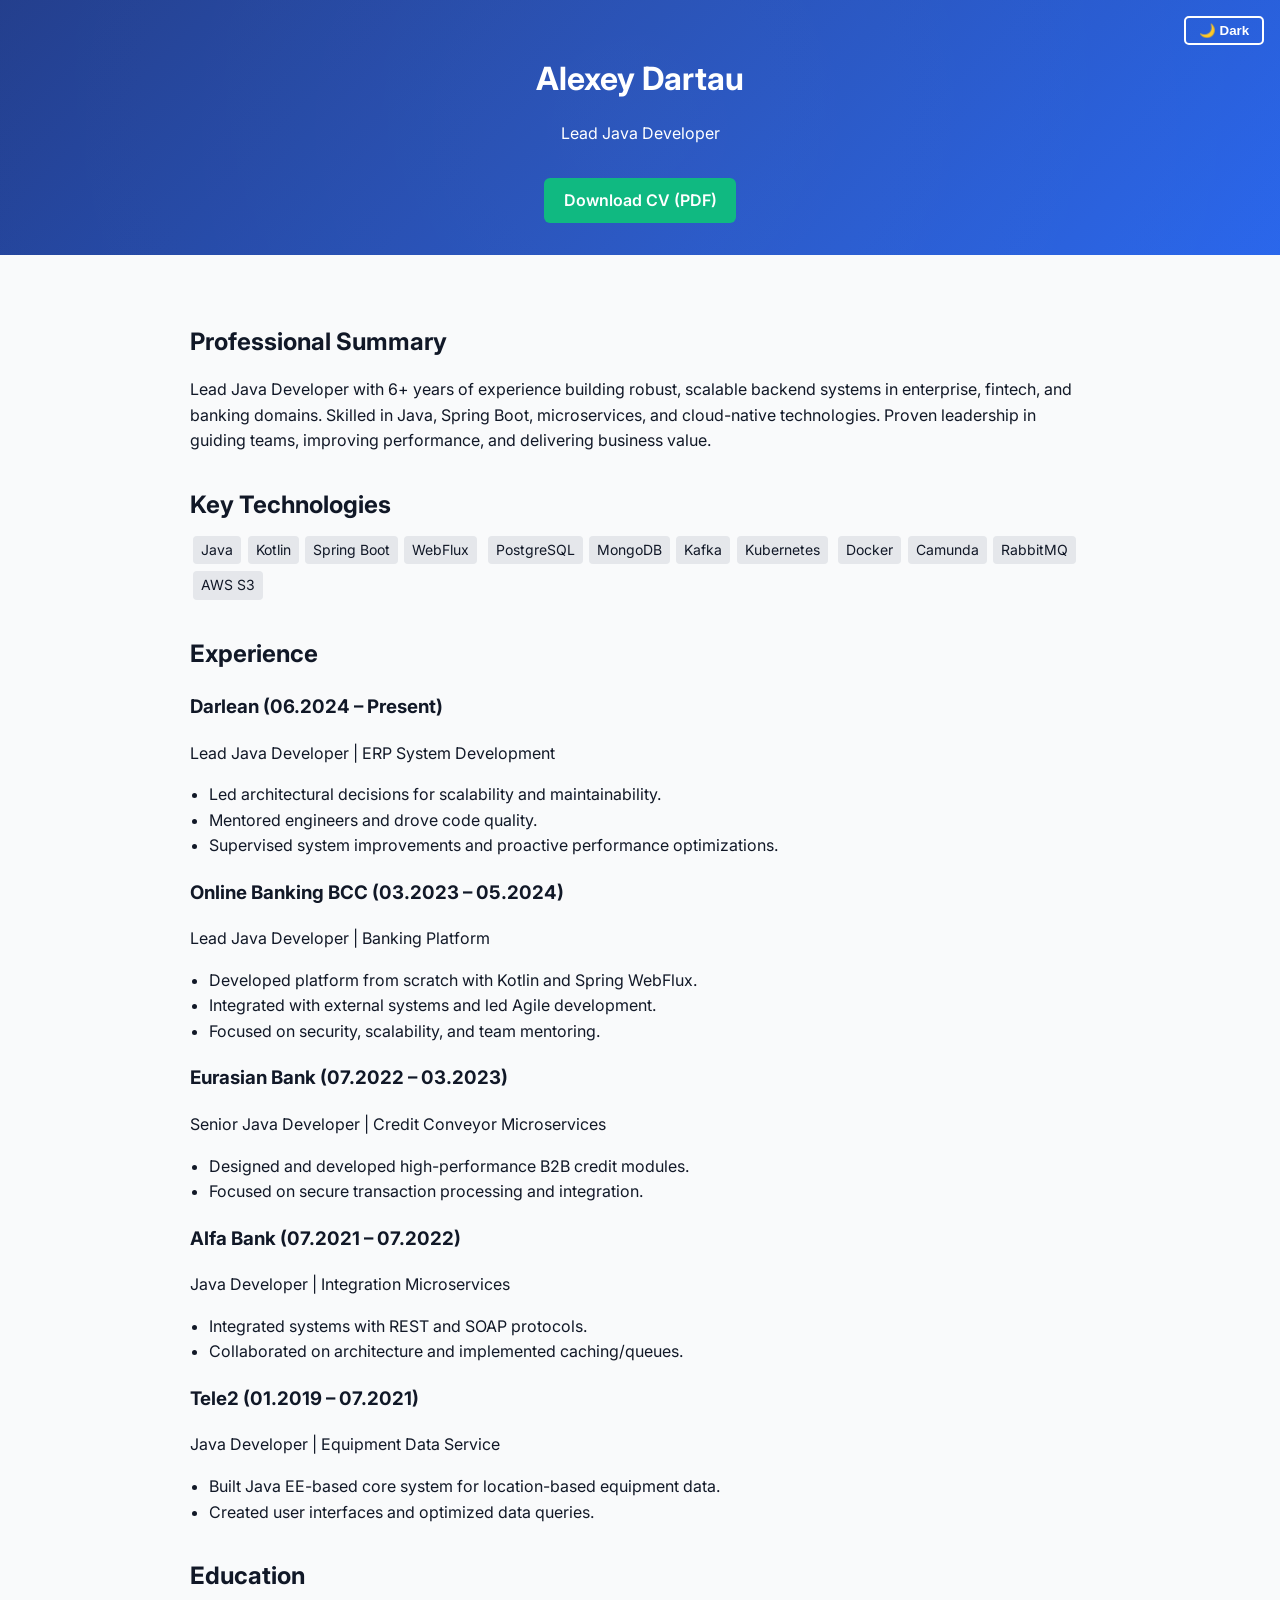
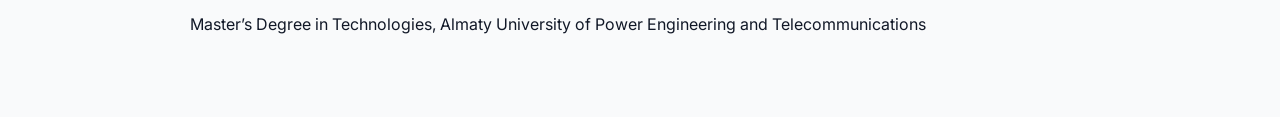
==== index.html @ f1d4a723 "update with dark/light theme" ====
<!DOCTYPE html>
<html lang="en">
<head>
    <meta charset="UTF-8" />
    <meta name="viewport" content="width=device-width, initial-scale=1.0" />
    <title>Alexey Dartau - Lead Java Developer</title>
    <link href="https://fonts.googleapis.com/css2?family=Inter:wght@400;600&display=swap" rel="stylesheet">
    <style>
    :root {
      --bg: #f9fafb;
      --text: #111827;
      --tag-bg: #e5e7eb;
      --tag-hover: #d1d5db;
      --btn-bg: #10b981;
      --btn-hover: #059669;
    }
    body.dark {
      --bg: #111827;
      --text: #f9fafb;
      --tag-bg: #1f2937;
      --tag-hover: #374151;
      --btn-bg: #3b82f6;
      --btn-hover: #2563eb;
    }
    body {
      margin: 0;
      font-family: 'Inter', sans-serif;
      background-color: var(--bg);
      color: var(--text);
      line-height: 1.6;
      scroll-behavior: smooth;
      transition: background-color 0.3s, color 0.3s;
    }
    header {
      background: linear-gradient(135deg, #1e3a8a, #2563eb);
      color: #fff;
      padding: 2rem;
      text-align: center;
      position: relative;
      overflow: hidden;
    }
    header::after {
      content: "";
      position: absolute;
      top: 0;
      left: -50%;
      width: 200%;
      height: 100%;
      background: radial-gradient(circle at center, rgba(255,255,255,0.05), transparent);
      animation: shimmer 8s linear infinite;
      z-index: 0;
    }
    @keyframes shimmer {
      0% { transform: translateX(0); }
      100% { transform: translateX(50%); }
    }
    header h1, header p, header a, .toggle-theme {
      position: relative;
      z-index: 1;
    }
    .btn {
      display: inline-block;
      margin-top: 1rem;
      padding: 0.6rem 1.2rem;
      background-color: var(--btn-bg);
      color: #fff;
      text-decoration: none;
      border-radius: 0.375rem;
      font-weight: 600;
      transition: background-color 0.3s ease, transform 0.2s ease;
    }
    .btn:hover {
      background-color: var(--btn-hover);
      transform: scale(1.05);
    }
    .toggle-theme {
      position: absolute;
      top: 1rem;
      right: 1rem;
      background: transparent;
      border: 2px solid #fff;
      color: #fff;
      padding: 0.3rem 0.8rem;
      border-radius: 5px;
      cursor: pointer;
      font-weight: 600;
    }
    main {
      max-width: 900px;
      margin: 2rem auto;
      padding: 1rem;
      animation: fadeIn 0.8s ease;
    }
    @keyframes fadeIn {
      from { opacity: 0; transform: translateY(20px); }
      to { opacity: 1; transform: translateY(0); }
    }
    h1, h2 {
      margin-bottom: 0.5rem;
    }
    section {
      margin-bottom: 2rem;
    }
    .tag {
      display: inline-block;
      background-color: var(--tag-bg);
      color: var(--text);
      border-radius: 0.25rem;
      padding: 0.2rem 0.5rem;
      margin: 0.2rem;
      font-size: 0.875rem;
      transition: background-color 0.3s;
    }
    .tag:hover {
      background-color: var(--tag-hover);
    }
    ul {
      padding-left: 1.2rem;
    }
  </style>
</head>
<body>
<header>
    <button class="toggle-theme" onclick="toggleTheme()">🌙 Dark</button>
    <h1>Alexey Dartau</h1>
    <p>Lead Java Developer</p>
    <a href="files/Alexey D. LeadJavaDeveloper.pdf" class="btn" download>Download CV (PDF)</a>
</header>
<main>
    <section>
        <h2>Professional Summary</h2>
        <p>Lead Java Developer with 6+ years of experience building robust, scalable backend systems in enterprise, fintech, and banking domains. Skilled in Java, Spring Boot, microservices, and cloud-native technologies. Proven leadership in guiding teams, improving performance, and delivering business value.</p>
    </section>

    <section>
        <h2>Key Technologies</h2>
        <div>
            <span class="tag">Java</span><span class="tag">Kotlin</span><span class="tag">Spring Boot</span><span class="tag">WebFlux</span>
            <span class="tag">PostgreSQL</span><span class="tag">MongoDB</span><span class="tag">Kafka</span><span class="tag">Kubernetes</span>
            <span class="tag">Docker</span><span class="tag">Camunda</span><span class="tag">RabbitMQ</span><span class="tag">AWS S3</span>
        </div>
    </section>

    <section>
        <h2>Experience</h2>
        <h3>Darlean (06.2024 – Present)</h3>
        <p>Lead Java Developer | ERP System Development</p>
        <ul>
            <li>Led architectural decisions for scalability and maintainability.</li>
            <li>Mentored engineers and drove code quality.</li>
            <li>Supervised system improvements and proactive performance optimizations.</li>
        </ul>

        <h3>Online Banking BCC (03.2023 – 05.2024)</h3>
        <p>Lead Java Developer | Banking Platform</p>
        <ul>
            <li>Developed platform from scratch with Kotlin and Spring WebFlux.</li>
            <li>Integrated with external systems and led Agile development.</li>
            <li>Focused on security, scalability, and team mentoring.</li>
        </ul>

        <h3>Eurasian Bank (07.2022 – 03.2023)</h3>
        <p>Senior Java Developer | Credit Conveyor Microservices</p>
        <ul>
            <li>Designed and developed high-performance B2B credit modules.</li>
            <li>Focused on secure transaction processing and integration.</li>
        </ul>

        <h3>Alfa Bank (07.2021 – 07.2022)</h3>
        <p>Java Developer | Integration Microservices</p>
        <ul>
            <li>Integrated systems with REST and SOAP protocols.</li>
            <li>Collaborated on architecture and implemented caching/queues.</li>
        </ul>

        <h3>Tele2 (01.2019 – 07.2021)</h3>
        <p>Java Developer | Equipment Data Service</p>
        <ul>
            <li>Built Java EE-based core system for location-based equipment data.</li>
            <li>Created user interfaces and optimized data queries.</li>
        </ul>
    </section>

    <section>
        <h2>Education</h2>
        <p>Master’s Degree in Technologies, Almaty University of Power Engineering and Telecommunications</p>
    </section>
</main>
<script>
    function toggleTheme() {
      document.body.classList.toggle('dark');
      const button = document.querySelector('.toggle-theme');
      button.textContent = document.body.classList.contains('dark') ? '☀️ Light' : '🌙 Dark';
    }
  </script>
</body>
</html>
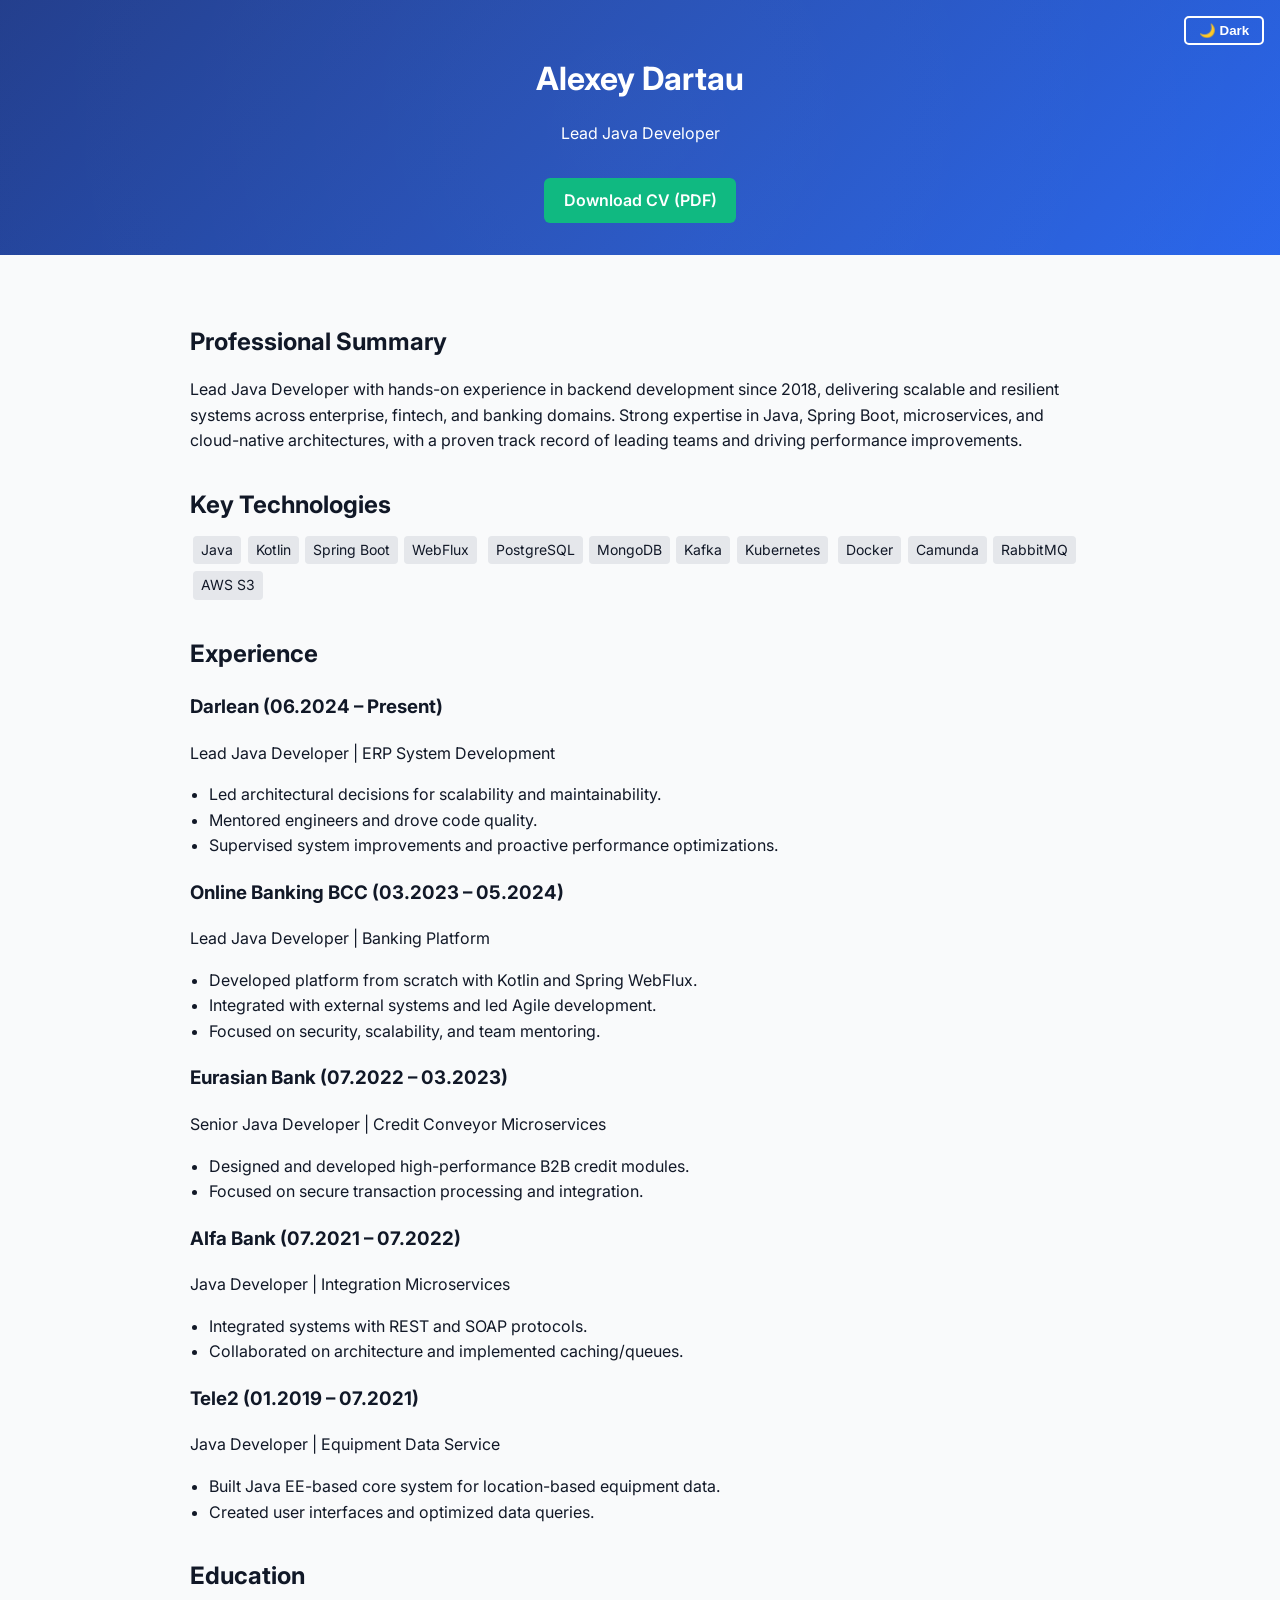
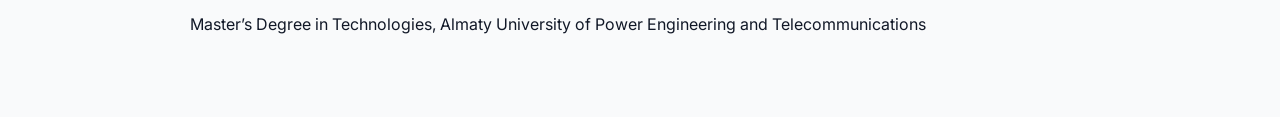
==== commit 6b9829f0: "Update index.html" ====
--- a/index.html
+++ b/index.html
@@ -129,7 +129,7 @@
 <main>
     <section>
         <h2>Professional Summary</h2>
-        <p>Lead Java Developer with 6+ years of experience building robust, scalable backend systems in enterprise, fintech, and banking domains. Skilled in Java, Spring Boot, microservices, and cloud-native technologies. Proven leadership in guiding teams, improving performance, and delivering business value.</p>
+        <p>Lead Java Developer with hands-on experience in backend development since 2018, delivering scalable and resilient systems across enterprise, fintech, and banking domains. Strong expertise in Java, Spring Boot, microservices, and cloud-native architectures, with a proven track record of leading teams and driving performance improvements.</p>
     </section>
 
     <section>
@@ -194,4 +194,4 @@
     }
   </script>
 </body>
-</html>+</html>
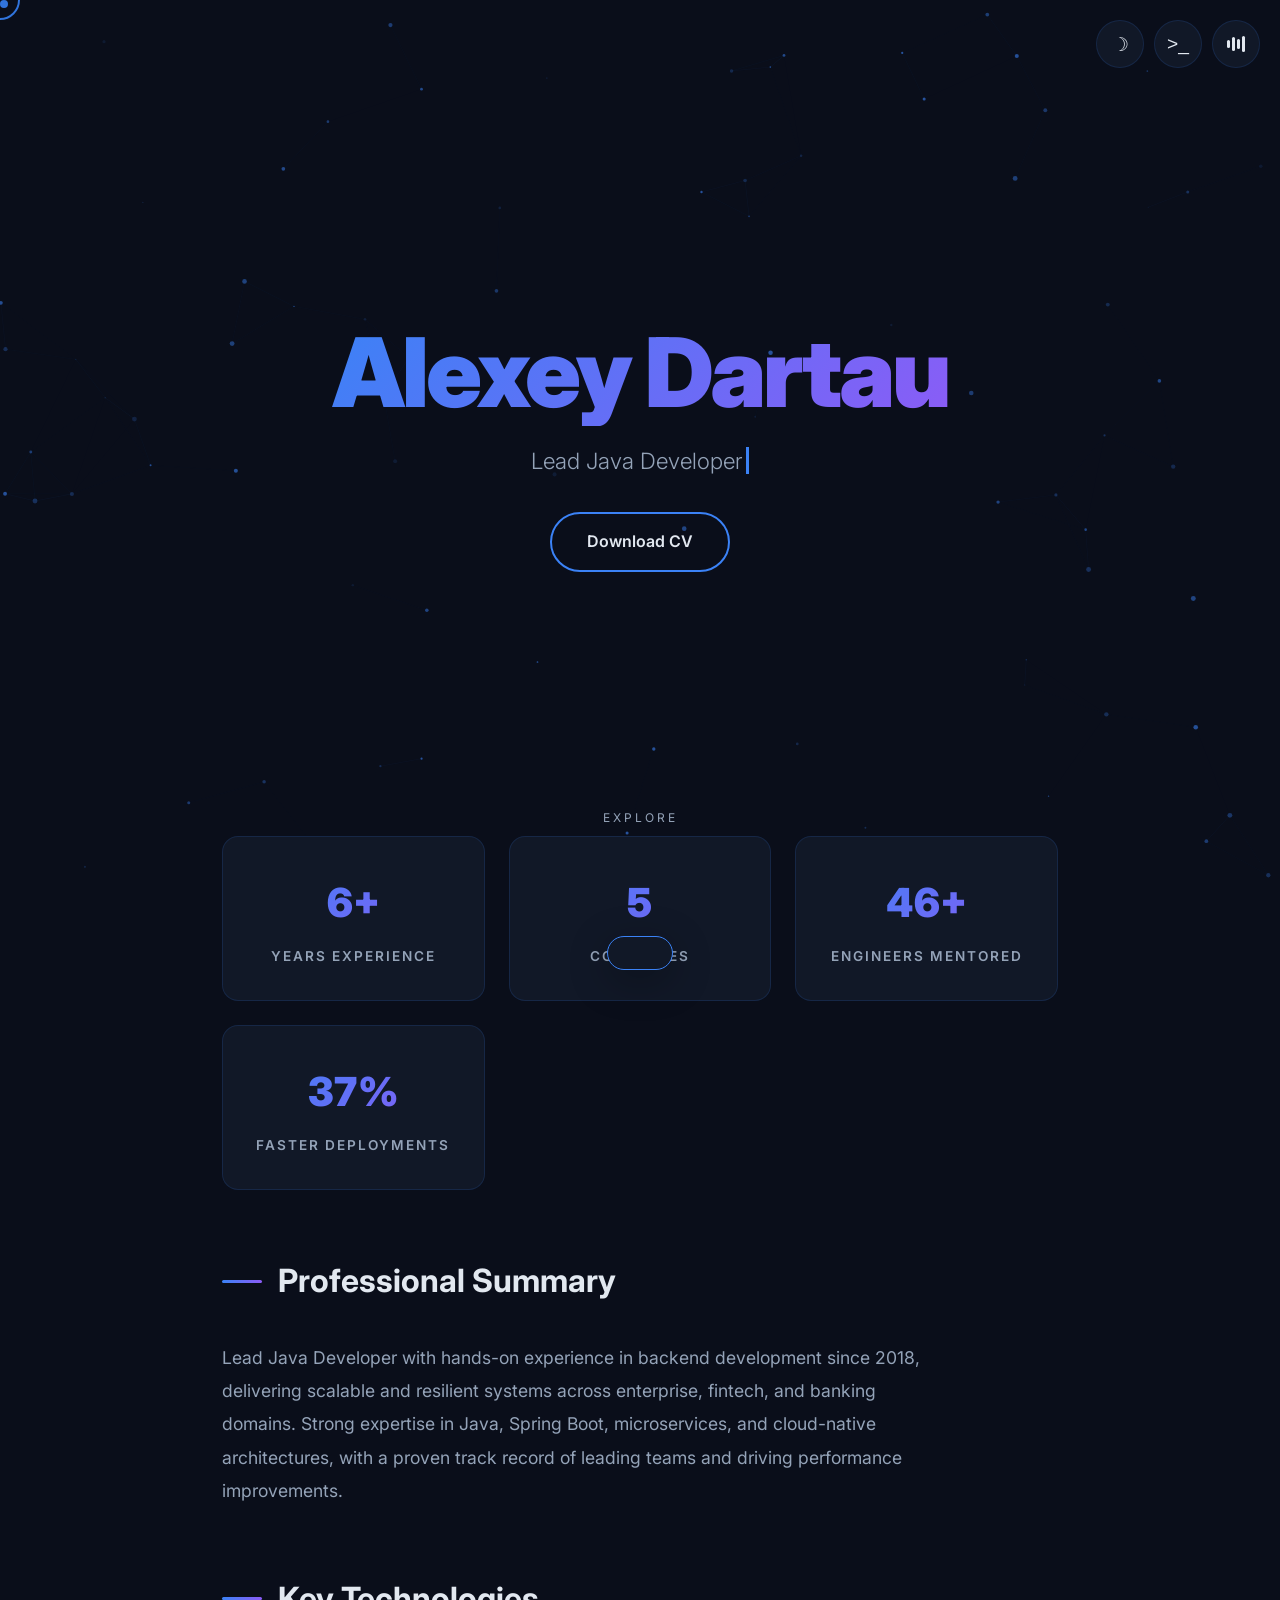
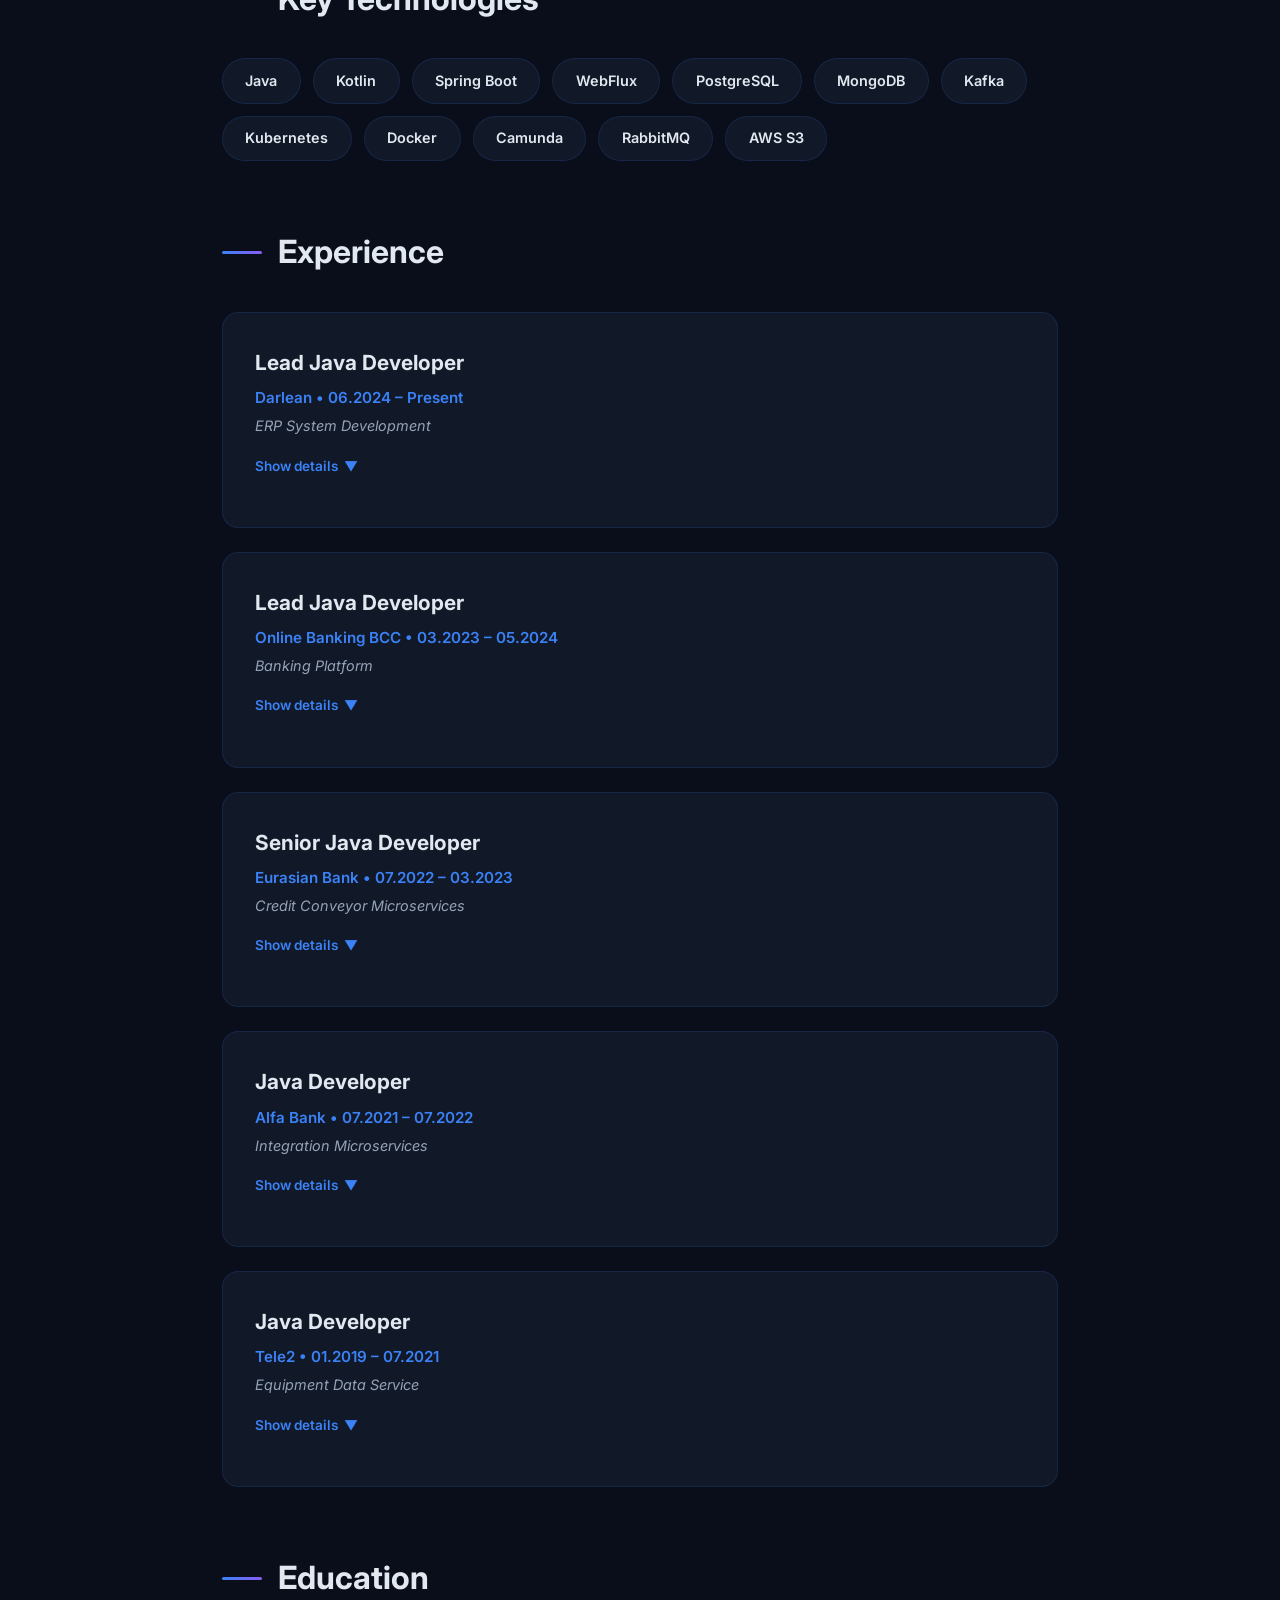
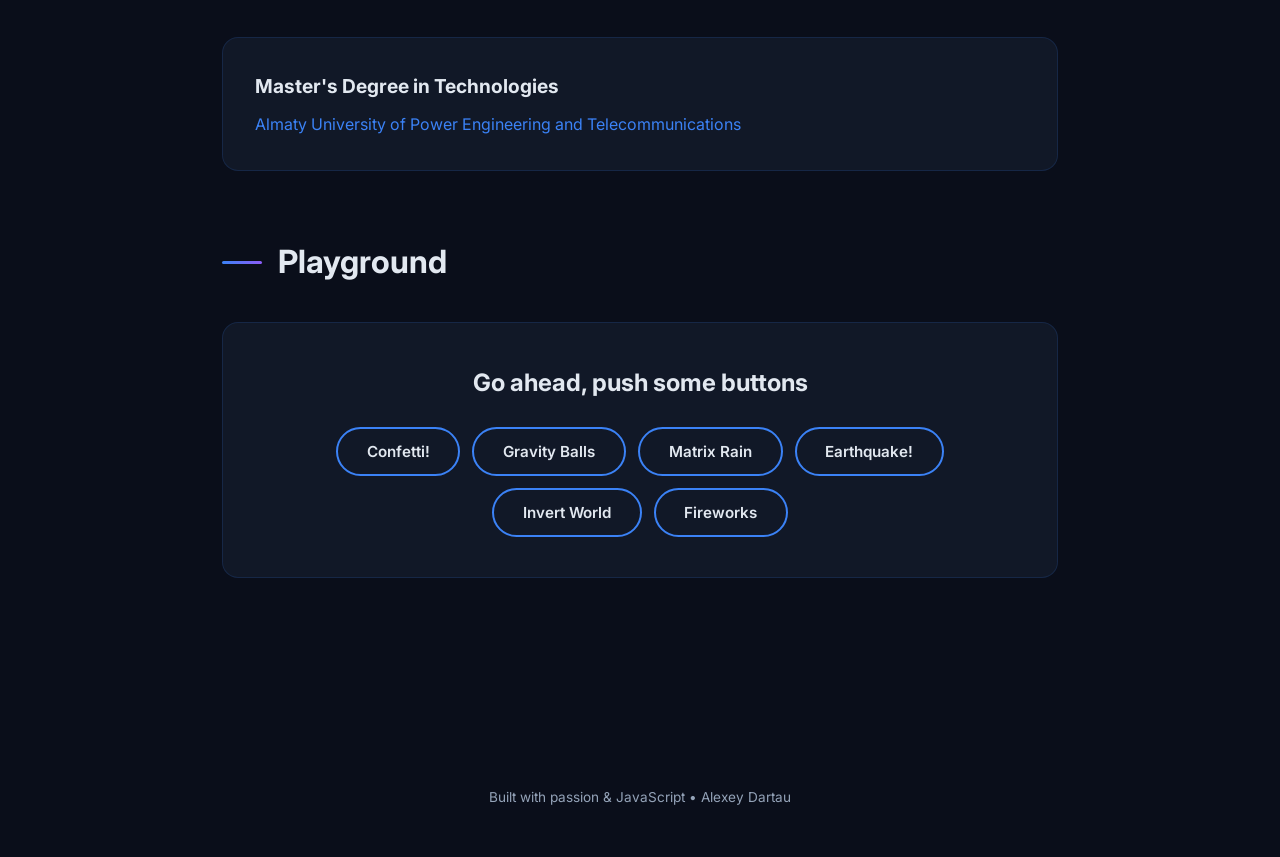
==== commit 54cf3a3d: "made it fun" ====
--- a/index.html
+++ b/index.html
@@ -1,197 +1,1298 @@
 <!DOCTYPE html>
-<html lang="en">
+<html lang="en" data-theme="dark">
 <head>
     <meta charset="UTF-8" />
     <meta name="viewport" content="width=device-width, initial-scale=1.0" />
-    <title>Alexey Dartau - Lead Java Developer</title>
-    <link href="https://fonts.googleapis.com/css2?family=Inter:wght@400;600&display=swap" rel="stylesheet">
+    <title>Alexey Dartau | Lead Java Developer</title>
+    <link href="https://fonts.googleapis.com/css2?family=Inter:wght@300;400;600;700;900&family=JetBrains+Mono:wght@400;700&display=swap" rel="stylesheet">
     <style>
-    :root {
-      --bg: #f9fafb;
-      --text: #111827;
-      --tag-bg: #e5e7eb;
-      --tag-hover: #d1d5db;
-      --btn-bg: #10b981;
-      --btn-hover: #059669;
-    }
-    body.dark {
-      --bg: #111827;
-      --text: #f9fafb;
-      --tag-bg: #1f2937;
-      --tag-hover: #374151;
-      --btn-bg: #3b82f6;
-      --btn-hover: #2563eb;
-    }
-    body {
-      margin: 0;
-      font-family: 'Inter', sans-serif;
-      background-color: var(--bg);
-      color: var(--text);
-      line-height: 1.6;
-      scroll-behavior: smooth;
-      transition: background-color 0.3s, color 0.3s;
-    }
-    header {
-      background: linear-gradient(135deg, #1e3a8a, #2563eb);
-      color: #fff;
-      padding: 2rem;
-      text-align: center;
-      position: relative;
-      overflow: hidden;
-    }
-    header::after {
-      content: "";
-      position: absolute;
-      top: 0;
-      left: -50%;
-      width: 200%;
-      height: 100%;
-      background: radial-gradient(circle at center, rgba(255,255,255,0.05), transparent);
-      animation: shimmer 8s linear infinite;
-      z-index: 0;
-    }
-    @keyframes shimmer {
-      0% { transform: translateX(0); }
-      100% { transform: translateX(50%); }
-    }
-    header h1, header p, header a, .toggle-theme {
-      position: relative;
-      z-index: 1;
-    }
-    .btn {
-      display: inline-block;
-      margin-top: 1rem;
-      padding: 0.6rem 1.2rem;
-      background-color: var(--btn-bg);
-      color: #fff;
-      text-decoration: none;
-      border-radius: 0.375rem;
-      font-weight: 600;
-      transition: background-color 0.3s ease, transform 0.2s ease;
-    }
-    .btn:hover {
-      background-color: var(--btn-hover);
-      transform: scale(1.05);
-    }
-    .toggle-theme {
-      position: absolute;
-      top: 1rem;
-      right: 1rem;
-      background: transparent;
-      border: 2px solid #fff;
-      color: #fff;
-      padding: 0.3rem 0.8rem;
-      border-radius: 5px;
-      cursor: pointer;
-      font-weight: 600;
-    }
-    main {
-      max-width: 900px;
-      margin: 2rem auto;
-      padding: 1rem;
-      animation: fadeIn 0.8s ease;
-    }
-    @keyframes fadeIn {
-      from { opacity: 0; transform: translateY(20px); }
-      to { opacity: 1; transform: translateY(0); }
-    }
-    h1, h2 {
-      margin-bottom: 0.5rem;
-    }
-    section {
-      margin-bottom: 2rem;
-    }
-    .tag {
-      display: inline-block;
-      background-color: var(--tag-bg);
-      color: var(--text);
-      border-radius: 0.25rem;
-      padding: 0.2rem 0.5rem;
-      margin: 0.2rem;
-      font-size: 0.875rem;
-      transition: background-color 0.3s;
-    }
-    .tag:hover {
-      background-color: var(--tag-hover);
-    }
-    ul {
-      padding-left: 1.2rem;
-    }
-  </style>
+        *, *::before, *::after { box-sizing: border-box; margin: 0; padding: 0; }
+
+        :root {
+            --primary: #0f172a;
+            --accent: #3b82f6;
+            --accent-glow: rgba(59, 130, 246, 0.4);
+            --text-main: #94a3b8;
+            --text-bright: #e2e8f0;
+            --bg: #0a0e1a;
+            --bg-card: #111827;
+            --bg-card-hover: #1e293b;
+            --border: rgba(59, 130, 246, 0.15);
+            --gradient-1: #3b82f6;
+            --gradient-2: #8b5cf6;
+            --gradient-3: #06b6d4;
+        }
+
+        [data-theme="light"] {
+            --primary: #0f172a;
+            --accent: #3b82f6;
+            --accent-glow: rgba(59, 130, 246, 0.2);
+            --text-main: #475569;
+            --text-bright: #1e293b;
+            --bg: #f1f5f9;
+            --bg-card: #ffffff;
+            --bg-card-hover: #f8fafc;
+            --border: rgba(59, 130, 246, 0.2);
+        }
+
+        body {
+            font-family: 'Inter', sans-serif;
+            background: var(--bg);
+            color: var(--text-main);
+            line-height: 1.7;
+            overflow-x: hidden;
+            transition: background 0.6s ease, color 0.6s ease;
+            cursor: none;
+        }
+
+        /* Custom cursor */
+        .cursor-dot {
+            width: 8px; height: 8px;
+            background: var(--accent);
+            border-radius: 50%;
+            position: fixed;
+            pointer-events: none;
+            z-index: 99999;
+            transition: transform 0.1s ease;
+            mix-blend-mode: difference;
+        }
+        .cursor-ring {
+            width: 40px; height: 40px;
+            border: 2px solid var(--accent);
+            border-radius: 50%;
+            position: fixed;
+            pointer-events: none;
+            z-index: 99998;
+            transition: width 0.3s, height 0.3s, border-color 0.3s;
+            mix-blend-mode: difference;
+        }
+        .cursor-ring.hover {
+            width: 60px; height: 60px;
+            border-color: var(--gradient-2);
+        }
+
+        /* Floating nav */
+        .floating-nav {
+            position: fixed;
+            top: 20px;
+            right: 20px;
+            z-index: 1000;
+            display: flex;
+            gap: 10px;
+        }
+        .nav-btn {
+            width: 48px; height: 48px;
+            border-radius: 50%;
+            border: 1px solid var(--border);
+            background: var(--bg-card);
+            color: var(--text-bright);
+            font-size: 1.2rem;
+            cursor: none;
+            display: flex;
+            align-items: center;
+            justify-content: center;
+            transition: all 0.3s ease;
+            position: relative;
+            overflow: hidden;
+        }
+        .nav-btn::before {
+            content: '';
+            position: absolute;
+            inset: 0;
+            background: linear-gradient(135deg, var(--gradient-1), var(--gradient-2));
+            opacity: 0;
+            transition: opacity 0.3s;
+            border-radius: 50%;
+        }
+        .nav-btn:hover::before { opacity: 1; }
+        .nav-btn:hover { transform: scale(1.15); border-color: transparent; box-shadow: 0 0 25px var(--accent-glow); }
+        .nav-btn span { position: relative; z-index: 1; }
+
+        /* Particle canvas */
+        #particles-canvas {
+            position: fixed;
+            top: 0; left: 0;
+            width: 100%; height: 100%;
+            z-index: 0;
+            pointer-events: none;
+        }
+
+        /* Hero */
+        .hero {
+            position: relative;
+            min-height: 100vh;
+            display: flex;
+            align-items: center;
+            justify-content: center;
+            flex-direction: column;
+            text-align: center;
+            padding: 2rem;
+            z-index: 1;
+        }
+        .hero-name {
+            font-size: clamp(3rem, 8vw, 6rem);
+            font-weight: 900;
+            letter-spacing: -3px;
+            background: linear-gradient(135deg, var(--gradient-1), var(--gradient-2), var(--gradient-3));
+            background-size: 200% 200%;
+            -webkit-background-clip: text;
+            -webkit-text-fill-color: transparent;
+            background-clip: text;
+            animation: gradientShift 4s ease infinite;
+            line-height: 1.1;
+        }
+        @keyframes gradientShift {
+            0%, 100% { background-position: 0% 50%; }
+            50% { background-position: 100% 50%; }
+        }
+        .hero-title {
+            font-size: clamp(1rem, 2.5vw, 1.4rem);
+            color: var(--text-main);
+            margin-top: 1rem;
+            font-weight: 300;
+            opacity: 0;
+            animation: fadeUp 1s ease 0.5s forwards;
+        }
+        .hero-title .typed-cursor {
+            display: inline-block;
+            width: 3px;
+            height: 1.2em;
+            background: var(--accent);
+            margin-left: 4px;
+            vertical-align: text-bottom;
+            animation: blink 1s step-end infinite;
+        }
+        @keyframes blink { 50% { opacity: 0; } }
+        @keyframes fadeUp {
+            from { opacity: 0; transform: translateY(20px); }
+            to { opacity: 1; transform: translateY(0); }
+        }
+
+        .hero-cta {
+            margin-top: 2rem;
+            opacity: 0;
+            animation: fadeUp 1s ease 1s forwards;
+        }
+        .cta-btn {
+            display: inline-block;
+            padding: 0.9rem 2.2rem;
+            border-radius: 50px;
+            border: 2px solid var(--accent);
+            background: transparent;
+            color: var(--text-bright);
+            font-family: 'Inter', sans-serif;
+            font-size: 1rem;
+            font-weight: 600;
+            text-decoration: none;
+            cursor: none;
+            transition: all 0.3s ease;
+            position: relative;
+            overflow: hidden;
+        }
+        .cta-btn::before {
+            content: '';
+            position: absolute;
+            inset: 0;
+            background: linear-gradient(135deg, var(--gradient-1), var(--gradient-2));
+            opacity: 0;
+            transition: opacity 0.3s;
+        }
+        .cta-btn:hover::before { opacity: 1; }
+        .cta-btn:hover { border-color: transparent; transform: scale(1.08); box-shadow: 0 5px 30px var(--accent-glow); color: white; }
+        .cta-btn span { position: relative; z-index: 1; }
+
+        .scroll-indicator {
+            position: absolute;
+            bottom: 40px;
+            display: flex;
+            flex-direction: column;
+            align-items: center;
+            gap: 8px;
+            opacity: 0;
+            animation: fadeUp 1s ease 1.5s forwards;
+        }
+        .scroll-indicator span {
+            font-size: 0.75rem;
+            text-transform: uppercase;
+            letter-spacing: 3px;
+            color: var(--text-main);
+        }
+        .scroll-arrow {
+            width: 24px; height: 24px;
+            border-right: 2px solid var(--accent);
+            border-bottom: 2px solid var(--accent);
+            transform: rotate(45deg);
+            animation: scrollBounce 2s ease infinite;
+        }
+        @keyframes scrollBounce {
+            0%, 100% { transform: rotate(45deg) translate(0, 0); opacity: 0.3; }
+            50% { transform: rotate(45deg) translate(5px, 5px); opacity: 1; }
+        }
+
+        /* Stats bar */
+        .stats-bar {
+            display: grid;
+            grid-template-columns: repeat(auto-fit, minmax(200px, 1fr));
+            gap: 1.5rem;
+            max-width: 900px;
+            margin: -4rem auto 4rem;
+            padding: 0 2rem;
+            position: relative;
+            z-index: 2;
+        }
+        .stat-card {
+            background: var(--bg-card);
+            border: 1px solid var(--border);
+            border-radius: 16px;
+            padding: 2rem;
+            text-align: center;
+            cursor: none;
+            transition: all 0.4s cubic-bezier(0.175, 0.885, 0.32, 1.275);
+            position: relative;
+            overflow: hidden;
+        }
+        .stat-card::after {
+            content: '';
+            position: absolute;
+            inset: 0;
+            background: radial-gradient(circle at var(--mouse-x, 50%) var(--mouse-y, 50%), var(--accent-glow) 0%, transparent 60%);
+            opacity: 0;
+            transition: opacity 0.3s;
+        }
+        .stat-card:hover::after { opacity: 1; }
+        .stat-card:hover { transform: translateY(-8px) scale(1.02); border-color: var(--accent); box-shadow: 0 20px 40px rgba(0,0,0,0.3); }
+        .stat-number {
+            font-size: 2.5rem;
+            font-weight: 900;
+            background: linear-gradient(135deg, var(--gradient-1), var(--gradient-2));
+            -webkit-background-clip: text;
+            -webkit-text-fill-color: transparent;
+            background-clip: text;
+            position: relative;
+            z-index: 1;
+        }
+        .stat-label {
+            font-size: 0.85rem;
+            color: var(--text-main);
+            margin-top: 0.5rem;
+            text-transform: uppercase;
+            letter-spacing: 2px;
+            font-weight: 600;
+            position: relative;
+            z-index: 1;
+        }
+
+        /* Sections */
+        .content {
+            max-width: 900px;
+            margin: 0 auto;
+            padding: 0 2rem 6rem;
+            position: relative;
+            z-index: 2;
+        }
+        .section {
+            margin-bottom: 4rem;
+            opacity: 0;
+            transform: translateY(40px);
+            transition: all 0.8s cubic-bezier(0.16, 1, 0.3, 1);
+        }
+        .section.visible {
+            opacity: 1;
+            transform: translateY(0);
+        }
+        .section-title {
+            font-size: 2rem;
+            font-weight: 700;
+            color: var(--text-bright);
+            margin-bottom: 2rem;
+            display: flex;
+            align-items: center;
+            gap: 1rem;
+        }
+        .section-title::before {
+            content: '';
+            width: 40px;
+            height: 3px;
+            background: linear-gradient(90deg, var(--gradient-1), var(--gradient-2));
+            border-radius: 2px;
+        }
+        .section-text {
+            font-size: 1.1rem;
+            line-height: 1.9;
+            max-width: 700px;
+        }
+
+        /* Skills / tags */
+        .skills-grid {
+            display: flex;
+            flex-wrap: wrap;
+            gap: 12px;
+        }
+        .skill-tag {
+            padding: 0.6rem 1.4rem;
+            border-radius: 50px;
+            font-size: 0.9rem;
+            font-weight: 600;
+            border: 1px solid var(--border);
+            background: var(--bg-card);
+            color: var(--text-bright);
+            cursor: none;
+            transition: all 0.3s ease;
+            position: relative;
+            overflow: hidden;
+            user-select: none;
+        }
+        .skill-tag::before {
+            content: '';
+            position: absolute;
+            inset: 0;
+            background: linear-gradient(135deg, var(--gradient-1), var(--gradient-2));
+            opacity: 0;
+            transition: opacity 0.3s;
+            border-radius: 50px;
+        }
+        .skill-tag:hover::before { opacity: 1; }
+        .skill-tag:hover {
+            transform: scale(1.1);
+            border-color: transparent;
+            box-shadow: 0 5px 20px var(--accent-glow);
+            color: white;
+        }
+        .skill-tag span { position: relative; z-index: 1; }
+        .skill-tag.clicked { animation: tagPop 0.6s ease; }
+        @keyframes tagPop {
+            0% { transform: scale(1); }
+            30% { transform: scale(1.3); }
+            60% { transform: scale(0.95); }
+            100% { transform: scale(1.1); }
+        }
+
+        /* Experience cards */
+        .exp-card {
+            background: var(--bg-card);
+            border: 1px solid var(--border);
+            border-radius: 16px;
+            padding: 2rem;
+            margin-bottom: 1.5rem;
+            cursor: none;
+            transition: all 0.4s ease;
+            position: relative;
+            overflow: hidden;
+        }
+        .exp-card::before {
+            content: '';
+            position: absolute;
+            top: 0; left: 0;
+            width: 4px; height: 100%;
+            background: linear-gradient(180deg, var(--gradient-1), var(--gradient-2));
+            transform: scaleY(0);
+            transform-origin: top;
+            transition: transform 0.5s ease;
+        }
+        .exp-card:hover::before { transform: scaleY(1); }
+        .exp-card:hover {
+            border-color: var(--accent);
+            transform: translateX(8px);
+            box-shadow: 0 10px 40px rgba(0,0,0,0.2);
+        }
+        .exp-role { font-size: 1.3rem; font-weight: 700; color: var(--text-bright); }
+        .exp-company { color: var(--accent); font-weight: 600; font-size: 0.95rem; margin-top: 0.3rem; }
+        .exp-subtitle { color: var(--text-main); font-size: 0.9rem; margin-top: 0.2rem; font-style: italic; }
+        .exp-details {
+            margin-top: 1rem;
+            max-height: 0;
+            overflow: hidden;
+            transition: max-height 0.5s cubic-bezier(0.16, 1, 0.3, 1);
+        }
+        .exp-card.open .exp-details { max-height: 500px; }
+        .exp-toggle {
+            display: inline-flex;
+            align-items: center;
+            gap: 6px;
+            margin-top: 1rem;
+            font-size: 0.85rem;
+            color: var(--accent);
+            font-weight: 600;
+            cursor: none;
+            user-select: none;
+        }
+        .exp-toggle-arrow {
+            display: inline-block;
+            transition: transform 0.3s ease;
+        }
+        .exp-card.open .exp-toggle-arrow { transform: rotate(180deg); }
+        .impact-item {
+            padding: 0.6rem 0;
+            border-bottom: 1px solid var(--border);
+            font-size: 0.95rem;
+        }
+        .impact-item:last-child { border-bottom: none; }
+        .impact-item strong { color: var(--accent); }
+
+        /* Fun zone */
+        .fun-zone {
+            background: var(--bg-card);
+            border: 1px solid var(--border);
+            border-radius: 16px;
+            padding: 2.5rem;
+            text-align: center;
+        }
+        .fun-zone h3 {
+            font-size: 1.5rem;
+            color: var(--text-bright);
+            margin-bottom: 1.5rem;
+        }
+        .fun-buttons { display: flex; flex-wrap: wrap; gap: 12px; justify-content: center; }
+        .fun-btn {
+            padding: 0.8rem 1.8rem;
+            border-radius: 50px;
+            border: 2px solid var(--accent);
+            background: transparent;
+            color: var(--text-bright);
+            font-family: 'Inter', sans-serif;
+            font-size: 0.95rem;
+            font-weight: 600;
+            cursor: none;
+            transition: all 0.3s ease;
+            position: relative;
+            overflow: hidden;
+        }
+        .fun-btn::before {
+            content: '';
+            position: absolute;
+            inset: 0;
+            background: linear-gradient(135deg, var(--gradient-1), var(--gradient-2), var(--gradient-3));
+            opacity: 0;
+            transition: opacity 0.3s;
+        }
+        .fun-btn:hover::before { opacity: 1; }
+        .fun-btn:hover { border-color: transparent; transform: scale(1.08); box-shadow: 0 5px 30px var(--accent-glow); color: white; }
+        .fun-btn:active { transform: scale(0.95); }
+        .fun-btn span { position: relative; z-index: 1; }
+
+        /* Terminal */
+        .terminal-overlay {
+            position: fixed; inset: 0;
+            background: rgba(0,0,0,0.8);
+            backdrop-filter: blur(10px);
+            z-index: 10000;
+            display: flex; align-items: center; justify-content: center;
+            opacity: 0; pointer-events: none;
+            transition: opacity 0.3s ease;
+        }
+        .terminal-overlay.open { opacity: 1; pointer-events: all; }
+        .terminal {
+            width: 600px; max-width: 90vw;
+            background: #1a1b26;
+            border-radius: 12px;
+            overflow: hidden;
+            box-shadow: 0 25px 60px rgba(0,0,0,0.5);
+            transform: scale(0.9) translateY(20px);
+            transition: transform 0.4s cubic-bezier(0.16, 1, 0.3, 1);
+        }
+        .terminal-overlay.open .terminal { transform: scale(1) translateY(0); }
+        .terminal-bar {
+            background: #24283b;
+            padding: 12px 16px;
+            display: flex; align-items: center; gap: 8px;
+        }
+        .terminal-dot { width: 12px; height: 12px; border-radius: 50%; }
+        .terminal-dot.red { background: #f7768e; }
+        .terminal-dot.yellow { background: #e0af68; }
+        .terminal-dot.green { background: #9ece6a; }
+        .terminal-title {
+            flex: 1; text-align: center;
+            font-family: 'JetBrains Mono', monospace;
+            font-size: 0.8rem; color: #565f89;
+        }
+        .terminal-body {
+            padding: 1.5rem;
+            font-family: 'JetBrains Mono', monospace;
+            font-size: 0.85rem; color: #a9b1d6;
+            max-height: 400px; overflow-y: auto;
+        }
+        .terminal-body .line { margin-bottom: 0.5rem; }
+        .terminal-body .prompt { color: #9ece6a; }
+        .terminal-body .accent { color: #7aa2f7; }
+        .terminal-body .warn { color: #e0af68; }
+        .terminal-input-line { display: flex; align-items: center; gap: 8px; margin-top: 0.5rem; }
+        .terminal-input {
+            background: transparent; border: none; outline: none;
+            color: #a9b1d6; font-family: 'JetBrains Mono', monospace;
+            font-size: 0.85rem; flex: 1; caret-color: #7aa2f7;
+        }
+
+        /* Confetti canvas */
+        #confetti-canvas {
+            position: fixed; top: 0; left: 0;
+            width: 100%; height: 100%;
+            z-index: 9999; pointer-events: none;
+        }
+
+        /* Ripple */
+        .ripple {
+            position: fixed; border-radius: 50%;
+            background: radial-gradient(circle, var(--accent-glow) 0%, transparent 70%);
+            pointer-events: none; z-index: 9998;
+            animation: rippleAnim 0.6s ease-out forwards;
+        }
+        @keyframes rippleAnim {
+            from { width: 0; height: 0; opacity: 1; }
+            to { width: 200px; height: 200px; opacity: 0; }
+        }
+
+        /* Gravity balls */
+        .gravity-zone {
+            width: 100%; height: 300px;
+            border: 1px solid var(--border);
+            border-radius: 16px;
+            background: var(--bg-card);
+            position: relative; overflow: hidden;
+            margin-top: 1.5rem; cursor: none;
+        }
+        .gravity-ball { position: absolute; border-radius: 50%; cursor: none; }
+
+        /* Sound wave */
+        .sound-wave { display: flex; align-items: center; gap: 2px; height: 20px; }
+        .sound-wave .bar {
+            width: 3px; background: currentColor; border-radius: 2px;
+            animation: soundBar 0.8s ease infinite alternate;
+        }
+        .sound-wave .bar:nth-child(2) { animation-delay: 0.1s; }
+        .sound-wave .bar:nth-child(3) { animation-delay: 0.2s; }
+        .sound-wave .bar:nth-child(4) { animation-delay: 0.3s; }
+        .sound-wave.muted .bar { animation: none; height: 3px !important; }
+        @keyframes soundBar { from { height: 4px; } to { height: 18px; } }
+
+        /* Education */
+        .edu-card {
+            background: var(--bg-card);
+            border: 1px solid var(--border);
+            border-radius: 16px;
+            padding: 2rem;
+            transition: all 0.3s ease;
+        }
+        .edu-card:hover { border-color: var(--accent); box-shadow: 0 10px 30px rgba(0,0,0,0.2); }
+        .edu-degree { font-size: 1.2rem; font-weight: 700; color: var(--text-bright); }
+        .edu-school { color: var(--accent); margin-top: 0.5rem; }
+
+        /* Footer */
+        footer {
+            text-align: center; padding: 3rem 2rem;
+            position: relative; z-index: 2;
+            color: var(--text-main); font-size: 0.85rem;
+        }
+
+        /* Toast */
+        .toast {
+            position: fixed; bottom: 30px; left: 50%;
+            transform: translateX(-50%) translateY(100px);
+            background: var(--bg-card); border: 1px solid var(--accent);
+            color: var(--text-bright); padding: 1rem 2rem;
+            border-radius: 50px; font-size: 0.9rem; font-weight: 600;
+            z-index: 10001;
+            transition: transform 0.4s cubic-bezier(0.16, 1, 0.3, 1);
+            box-shadow: 0 10px 40px rgba(0,0,0,0.3);
+            pointer-events: none;
+        }
+        .toast.show { transform: translateX(-50%) translateY(0); }
+
+        /* Mobile */
+        @media (max-width: 768px) {
+            body { cursor: auto; }
+            .cursor-dot, .cursor-ring { display: none; }
+            .nav-btn, .skill-tag, .fun-btn, .exp-card, .exp-toggle,
+            .gravity-zone, .gravity-ball, .cta-btn { cursor: pointer; }
+            .hero-name { letter-spacing: -1px; }
+            .stats-bar { grid-template-columns: repeat(2, 1fr); }
+        }
+    </style>
 </head>
 <body>
-<header>
-    <button class="toggle-theme" onclick="toggleTheme()">🌙 Dark</button>
-    <h1>Alexey Dartau</h1>
-    <p>Lead Java Developer</p>
-    <a href="files/Alexey D. LeadJavaDeveloper.pdf" class="btn" download>Download CV (PDF)</a>
-</header>
-<main>
-    <section>
-        <h2>Professional Summary</h2>
-        <p>Lead Java Developer with hands-on experience in backend development since 2018, delivering scalable and resilient systems across enterprise, fintech, and banking domains. Strong expertise in Java, Spring Boot, microservices, and cloud-native architectures, with a proven track record of leading teams and driving performance improvements.</p>
+
+<!-- Custom cursor -->
+<div class="cursor-dot" id="cursorDot"></div>
+<div class="cursor-ring" id="cursorRing"></div>
+
+<!-- Canvases -->
+<canvas id="particles-canvas"></canvas>
+<canvas id="confetti-canvas"></canvas>
+
+<!-- Floating navigation -->
+<nav class="floating-nav">
+    <button class="nav-btn" id="themeToggle" title="Toggle theme"><span id="themeIcon">&#9789;</span></button>
+    <button class="nav-btn" id="terminalBtn" title="Open terminal (Ctrl+`)"><span>&gt;_</span></button>
+    <button class="nav-btn" id="soundBtn" title="Toggle sounds">
+        <span>
+            <div class="sound-wave" id="soundWave">
+                <div class="bar" style="height:8px"></div>
+                <div class="bar" style="height:14px"></div>
+                <div class="bar" style="height:10px"></div>
+                <div class="bar" style="height:16px"></div>
+            </div>
+        </span>
+    </button>
+</nav>
+
+<!-- Hero section -->
+<section class="hero">
+    <h1 class="hero-name" id="heroName">Alexey Dartau</h1>
+    <div class="hero-title">
+        <span id="typedText"></span><span class="typed-cursor"></span>
+    </div>
+    <div class="hero-cta">
+        <a href="files/Alexey D. LeadJavaDeveloper.pdf" class="cta-btn" download><span>Download CV</span></a>
+    </div>
+    <div class="scroll-indicator">
+        <span>Explore</span>
+        <div class="scroll-arrow"></div>
+    </div>
+</section>
+
+<!-- Stats -->
+<div class="stats-bar">
+    <div class="stat-card">
+        <div class="stat-number" data-count="7" data-suffix="+">0</div>
+        <div class="stat-label">Years Experience</div>
+    </div>
+    <div class="stat-card">
+        <div class="stat-number" data-count="5" data-suffix="">0</div>
+        <div class="stat-label">Companies</div>
+    </div>
+    <div class="stat-card">
+        <div class="stat-number" data-count="50" data-suffix="+">0</div>
+        <div class="stat-label">Engineers Mentored</div>
+    </div>
+    <div class="stat-card">
+        <div class="stat-number" data-count="40" data-suffix="%">0</div>
+        <div class="stat-label">Faster Deployments</div>
+    </div>
+</div>
+
+<!-- Main content -->
+<div class="content">
+
+    <section class="section">
+        <h2 class="section-title">Professional Summary</h2>
+        <p class="section-text">Lead Java Developer with hands-on experience in backend development since 2018, delivering scalable and resilient systems across enterprise, fintech, and banking domains. Strong expertise in Java, Spring Boot, microservices, and cloud-native architectures, with a proven track record of leading teams and driving performance improvements.</p>
     </section>
 
-    <section>
-        <h2>Key Technologies</h2>
-        <div>
-            <span class="tag">Java</span><span class="tag">Kotlin</span><span class="tag">Spring Boot</span><span class="tag">WebFlux</span>
-            <span class="tag">PostgreSQL</span><span class="tag">MongoDB</span><span class="tag">Kafka</span><span class="tag">Kubernetes</span>
-            <span class="tag">Docker</span><span class="tag">Camunda</span><span class="tag">RabbitMQ</span><span class="tag">AWS S3</span>
+    <section class="section">
+        <h2 class="section-title">Key Technologies</h2>
+        <div class="skills-grid">
+            <div class="skill-tag"><span>Java</span></div>
+            <div class="skill-tag"><span>Kotlin</span></div>
+            <div class="skill-tag"><span>Spring Boot</span></div>
+            <div class="skill-tag"><span>WebFlux</span></div>
+            <div class="skill-tag"><span>PostgreSQL</span></div>
+            <div class="skill-tag"><span>MongoDB</span></div>
+            <div class="skill-tag"><span>Kafka</span></div>
+            <div class="skill-tag"><span>Kubernetes</span></div>
+            <div class="skill-tag"><span>Docker</span></div>
+            <div class="skill-tag"><span>Camunda</span></div>
+            <div class="skill-tag"><span>RabbitMQ</span></div>
+            <div class="skill-tag"><span>AWS S3</span></div>
         </div>
     </section>
 
-    <section>
-        <h2>Experience</h2>
-        <h3>Darlean (06.2024 – Present)</h3>
-        <p>Lead Java Developer | ERP System Development</p>
-        <ul>
-            <li>Led architectural decisions for scalability and maintainability.</li>
-            <li>Mentored engineers and drove code quality.</li>
-            <li>Supervised system improvements and proactive performance optimizations.</li>
-        </ul>
-
-        <h3>Online Banking BCC (03.2023 – 05.2024)</h3>
-        <p>Lead Java Developer | Banking Platform</p>
-        <ul>
-            <li>Developed platform from scratch with Kotlin and Spring WebFlux.</li>
-            <li>Integrated with external systems and led Agile development.</li>
-            <li>Focused on security, scalability, and team mentoring.</li>
-        </ul>
-
-        <h3>Eurasian Bank (07.2022 – 03.2023)</h3>
-        <p>Senior Java Developer | Credit Conveyor Microservices</p>
-        <ul>
-            <li>Designed and developed high-performance B2B credit modules.</li>
-            <li>Focused on secure transaction processing and integration.</li>
-        </ul>
-
-        <h3>Alfa Bank (07.2021 – 07.2022)</h3>
-        <p>Java Developer | Integration Microservices</p>
-        <ul>
-            <li>Integrated systems with REST and SOAP protocols.</li>
-            <li>Collaborated on architecture and implemented caching/queues.</li>
-        </ul>
-
-        <h3>Tele2 (01.2019 – 07.2021)</h3>
-        <p>Java Developer | Equipment Data Service</p>
-        <ul>
-            <li>Built Java EE-based core system for location-based equipment data.</li>
-            <li>Created user interfaces and optimized data queries.</li>
-        </ul>
+    <section class="section">
+        <h2 class="section-title">Experience</h2>
+
+        <div class="exp-card">
+            <div class="exp-role">Lead Java Developer</div>
+            <div class="exp-company">Darlean &bull; 06.2024 &ndash; Present</div>
+            <div class="exp-subtitle">ERP System Development</div>
+            <div class="exp-toggle" onclick="toggleCard(this)">
+                Show details <span class="exp-toggle-arrow">&#9660;</span>
+            </div>
+            <div class="exp-details">
+                <div class="impact-item">Led architectural decisions for scalability and maintainability.</div>
+                <div class="impact-item">Mentored engineers and drove code quality.</div>
+                <div class="impact-item">Supervised system improvements and proactive performance optimizations.</div>
+            </div>
+        </div>
+
+        <div class="exp-card">
+            <div class="exp-role">Lead Java Developer</div>
+            <div class="exp-company">Online Banking BCC &bull; 03.2023 &ndash; 05.2024</div>
+            <div class="exp-subtitle">Banking Platform</div>
+            <div class="exp-toggle" onclick="toggleCard(this)">
+                Show details <span class="exp-toggle-arrow">&#9660;</span>
+            </div>
+            <div class="exp-details">
+                <div class="impact-item">Developed platform from scratch with Kotlin and Spring WebFlux.</div>
+                <div class="impact-item">Integrated with external systems and led Agile development.</div>
+                <div class="impact-item">Focused on security, scalability, and team mentoring.</div>
+            </div>
+        </div>
+
+        <div class="exp-card">
+            <div class="exp-role">Senior Java Developer</div>
+            <div class="exp-company">Eurasian Bank &bull; 07.2022 &ndash; 03.2023</div>
+            <div class="exp-subtitle">Credit Conveyor Microservices</div>
+            <div class="exp-toggle" onclick="toggleCard(this)">
+                Show details <span class="exp-toggle-arrow">&#9660;</span>
+            </div>
+            <div class="exp-details">
+                <div class="impact-item">Designed and developed high-performance B2B credit modules.</div>
+                <div class="impact-item">Focused on secure transaction processing and integration.</div>
+            </div>
+        </div>
+
+        <div class="exp-card">
+            <div class="exp-role">Java Developer</div>
+            <div class="exp-company">Alfa Bank &bull; 07.2021 &ndash; 07.2022</div>
+            <div class="exp-subtitle">Integration Microservices</div>
+            <div class="exp-toggle" onclick="toggleCard(this)">
+                Show details <span class="exp-toggle-arrow">&#9660;</span>
+            </div>
+            <div class="exp-details">
+                <div class="impact-item">Integrated systems with REST and SOAP protocols.</div>
+                <div class="impact-item">Collaborated on architecture and implemented caching/queues.</div>
+            </div>
+        </div>
+
+        <div class="exp-card">
+            <div class="exp-role">Java Developer</div>
+            <div class="exp-company">Tele2 &bull; 01.2019 &ndash; 07.2021</div>
+            <div class="exp-subtitle">Equipment Data Service</div>
+            <div class="exp-toggle" onclick="toggleCard(this)">
+                Show details <span class="exp-toggle-arrow">&#9660;</span>
+            </div>
+            <div class="exp-details">
+                <div class="impact-item">Built Java EE-based core system for location-based equipment data.</div>
+                <div class="impact-item">Created user interfaces and optimized data queries.</div>
+            </div>
+        </div>
     </section>
 
-    <section>
-        <h2>Education</h2>
-        <p>Master’s Degree in Technologies, Almaty University of Power Engineering and Telecommunications</p>
+    <section class="section">
+        <h2 class="section-title">Education</h2>
+        <div class="edu-card">
+            <div class="edu-degree">Master's Degree in Technologies</div>
+            <div class="edu-school">Almaty University of Power Engineering and Telecommunications</div>
+        </div>
     </section>
-</main>
+
+    <!-- Playground -->
+    <section class="section">
+        <h2 class="section-title">Playground</h2>
+        <div class="fun-zone">
+            <h3>Go ahead, push some buttons</h3>
+            <div class="fun-buttons">
+                <button class="fun-btn" onclick="launchConfetti(event)"><span>Confetti!</span></button>
+                <button class="fun-btn" onclick="goGravity(event)"><span>Gravity Balls</span></button>
+                <button class="fun-btn" onclick="matrixRain(event)"><span>Matrix Rain</span></button>
+                <button class="fun-btn" onclick="shakeIt(event)"><span>Earthquake!</span></button>
+                <button class="fun-btn" onclick="invertColors(event)"><span>Invert World</span></button>
+                <button class="fun-btn" onclick="spawnFireworks(event)"><span>Fireworks</span></button>
+            </div>
+            <div class="gravity-zone" id="gravityZone" style="display:none;"></div>
+        </div>
+    </section>
+</div>
+
+<!-- Terminal -->
+<div class="terminal-overlay" id="terminalOverlay">
+    <div class="terminal">
+        <div class="terminal-bar">
+            <div class="terminal-dot red"></div>
+            <div class="terminal-dot yellow"></div>
+            <div class="terminal-dot green"></div>
+            <div class="terminal-title">alexey@dartau:~</div>
+        </div>
+        <div class="terminal-body" id="terminalBody">
+            <div class="line"><span class="accent">Welcome to Alexey's terminal!</span></div>
+            <div class="line">Type <span class="warn">help</span> to see available commands.</div>
+        </div>
+        <div class="terminal-input-line" style="padding: 0 1.5rem 1rem;">
+            <span class="prompt" style="color:#9ece6a">$</span>
+            <input type="text" class="terminal-input" id="terminalInput" autocomplete="off" spellcheck="false">
+        </div>
+    </div>
+</div>
+
+<div class="toast" id="toast"></div>
+
+<footer>
+    Built with passion & JavaScript &bull; Alexey Dartau
+</footer>
+
 <script>
-    function toggleTheme() {
-      document.body.classList.toggle('dark');
-      const button = document.querySelector('.toggle-theme');
-      button.textContent = document.body.classList.contains('dark') ? '☀️ Light' : '🌙 Dark';
+// ===================== AUDIO =====================
+let audioCtx = null;
+let soundEnabled = true;
+
+function initAudio() {
+    if (!audioCtx) audioCtx = new (window.AudioContext || window.webkitAudioContext)();
+}
+function playClick() {
+    if (!soundEnabled) return; initAudio();
+    const o = audioCtx.createOscillator(), g = audioCtx.createGain();
+    o.connect(g); g.connect(audioCtx.destination);
+    o.frequency.value = 600 + Math.random() * 400; o.type = 'sine';
+    g.gain.setValueAtTime(0.08, audioCtx.currentTime);
+    g.gain.exponentialRampToValueAtTime(0.001, audioCtx.currentTime + 0.1);
+    o.start(); o.stop(audioCtx.currentTime + 0.1);
+}
+function playPop() {
+    if (!soundEnabled) return; initAudio();
+    const o = audioCtx.createOscillator(), g = audioCtx.createGain();
+    o.connect(g); g.connect(audioCtx.destination);
+    o.frequency.value = 800; o.type = 'sine';
+    g.gain.setValueAtTime(0.12, audioCtx.currentTime);
+    g.gain.exponentialRampToValueAtTime(0.001, audioCtx.currentTime + 0.15);
+    o.start(); o.stop(audioCtx.currentTime + 0.15);
+}
+function playWhoosh() {
+    if (!soundEnabled) return; initAudio();
+    const len = audioCtx.sampleRate * 0.3;
+    const buf = audioCtx.createBuffer(1, len, audioCtx.sampleRate);
+    const d = buf.getChannelData(0);
+    for (let i = 0; i < len; i++) d[i] = Math.random() * 2 - 1;
+    const src = audioCtx.createBufferSource(); src.buffer = buf;
+    const bp = audioCtx.createBiquadFilter(); bp.type = 'bandpass'; bp.frequency.value = 1000; bp.Q.value = 0.5;
+    const g = audioCtx.createGain();
+    g.gain.setValueAtTime(0.06, audioCtx.currentTime);
+    g.gain.exponentialRampToValueAtTime(0.001, audioCtx.currentTime + 0.3);
+    src.connect(bp); bp.connect(g); g.connect(audioCtx.destination); src.start();
+}
+
+// ===================== CUSTOM CURSOR =====================
+const cursorDot = document.getElementById('cursorDot');
+const cursorRing = document.getElementById('cursorRing');
+let mouseX = 0, mouseY = 0, ringX = 0, ringY = 0;
+
+document.addEventListener('mousemove', e => {
+    mouseX = e.clientX; mouseY = e.clientY;
+    cursorDot.style.left = mouseX - 4 + 'px';
+    cursorDot.style.top = mouseY - 4 + 'px';
+});
+(function animCursor() {
+    ringX += (mouseX - ringX) * 0.15;
+    ringY += (mouseY - ringY) * 0.15;
+    cursorRing.style.left = ringX - 20 + 'px';
+    cursorRing.style.top = ringY - 20 + 'px';
+    requestAnimationFrame(animCursor);
+})();
+
+document.querySelectorAll('.nav-btn,.skill-tag,.fun-btn,.exp-card,.stat-card,.cta-btn').forEach(el => {
+    el.addEventListener('mouseenter', () => cursorRing.classList.add('hover'));
+    el.addEventListener('mouseleave', () => cursorRing.classList.remove('hover'));
+});
+
+// ===================== PARTICLES =====================
+const pCanvas = document.getElementById('particles-canvas');
+const pCtx = pCanvas.getContext('2d');
+let particles = [];
+
+function resizeP() { pCanvas.width = innerWidth; pCanvas.height = innerHeight; }
+resizeP(); addEventListener('resize', resizeP);
+
+class Particle {
+    constructor() { this.reset(); }
+    reset() {
+        this.x = Math.random() * pCanvas.width;
+        this.y = Math.random() * pCanvas.height;
+        this.vx = (Math.random() - 0.5) * 0.5;
+        this.vy = (Math.random() - 0.5) * 0.5;
+        this.r = Math.random() * 2 + 0.5;
+        this.o = Math.random() * 0.5 + 0.1;
     }
-  </script>
+    update() {
+        this.x += this.vx; this.y += this.vy;
+        if (this.x < 0 || this.x > pCanvas.width) this.vx *= -1;
+        if (this.y < 0 || this.y > pCanvas.height) this.vy *= -1;
+        const dx = mouseX - this.x, dy = mouseY - this.y;
+        const dist = Math.sqrt(dx * dx + dy * dy);
+        if (dist < 150) { this.x += dx * 0.005; this.y += dy * 0.005; }
+    }
+    draw() {
+        pCtx.beginPath();
+        pCtx.arc(this.x, this.y, this.r, 0, Math.PI * 2);
+        pCtx.fillStyle = `rgba(59,130,246,${this.o})`;
+        pCtx.fill();
+    }
+}
+for (let i = 0; i < 80; i++) particles.push(new Particle());
+
+(function animP() {
+    pCtx.clearRect(0, 0, pCanvas.width, pCanvas.height);
+    particles.forEach(p => { p.update(); p.draw(); });
+    for (let i = 0; i < particles.length; i++) {
+        for (let j = i + 1; j < particles.length; j++) {
+            const dx = particles[i].x - particles[j].x;
+            const dy = particles[i].y - particles[j].y;
+            const d = Math.sqrt(dx * dx + dy * dy);
+            if (d < 120) {
+                pCtx.beginPath();
+                pCtx.moveTo(particles[i].x, particles[i].y);
+                pCtx.lineTo(particles[j].x, particles[j].y);
+                pCtx.strokeStyle = `rgba(59,130,246,${0.1 * (1 - d / 120)})`;
+                pCtx.lineWidth = 0.5;
+                pCtx.stroke();
+            }
+        }
+    }
+    requestAnimationFrame(animP);
+})();
+
+// ===================== TYPING EFFECT =====================
+const titles = ['Lead Java Developer', 'Backend Architect', 'FinTech Specialist', 'Cloud-Native Expert', 'Team Leader'];
+let tIdx = 0, cIdx = 0, isDel = false;
+const typedEl = document.getElementById('typedText');
+
+(function typeLoop() {
+    const cur = titles[tIdx];
+    if (!isDel) { typedEl.textContent = cur.substring(0, ++cIdx); if (cIdx === cur.length) { setTimeout(() => { isDel = true; typeLoop(); }, 2000); return; } }
+    else { typedEl.textContent = cur.substring(0, --cIdx); if (cIdx === 0) { isDel = false; tIdx = (tIdx + 1) % titles.length; } }
+    setTimeout(typeLoop, isDel ? 40 : 80);
+})();
+
+// ===================== SCROLL REVEAL =====================
+const obs = new IntersectionObserver(entries => {
+    entries.forEach(e => { if (e.isIntersecting) e.target.classList.add('visible'); });
+}, { threshold: 0.1 });
+document.querySelectorAll('.section').forEach(s => obs.observe(s));
+
+// ===================== COUNTERS =====================
+const cObs = new IntersectionObserver(entries => {
+    entries.forEach(entry => {
+        if (entry.isIntersecting && !entry.target.dataset.animated) {
+            entry.target.dataset.animated = '1';
+            const el = entry.target.querySelector('.stat-number');
+            const target = parseFloat(el.dataset.count);
+            const suffix = el.dataset.suffix || '';
+            const dec = parseInt(el.dataset.decimals) || 0;
+            const dur = 2000, start = performance.now();
+            (function up(now) {
+                const p = Math.min((now - start) / dur, 1);
+                const eased = 1 - Math.pow(1 - p, 3);
+                el.textContent = (target * eased).toFixed(dec) + suffix;
+                if (p < 1) requestAnimationFrame(up);
+            })(start);
+        }
+    });
+}, { threshold: 0.5 });
+document.querySelectorAll('.stat-card').forEach(c => cObs.observe(c));
+
+// ===================== CARD TILT =====================
+document.querySelectorAll('.stat-card').forEach(card => {
+    card.addEventListener('mousemove', e => {
+        const r = card.getBoundingClientRect();
+        const x = ((e.clientX - r.left) / r.width - 0.5) * 10;
+        const y = ((e.clientY - r.top) / r.height - 0.5) * -10;
+        card.style.transform = `translateY(-8px) scale(1.02) perspective(500px) rotateY(${x}deg) rotateX(${y}deg)`;
+        card.style.setProperty('--mouse-x', ((e.clientX - r.left) / r.width * 100) + '%');
+        card.style.setProperty('--mouse-y', ((e.clientY - r.top) / r.height * 100) + '%');
+    });
+    card.addEventListener('mouseleave', () => { card.style.transform = ''; });
+});
+
+// ===================== EXP TOGGLE =====================
+function toggleCard(toggle) {
+    const card = toggle.closest('.exp-card');
+    card.classList.toggle('open');
+    playClick();
+    toggle.childNodes[0].textContent = card.classList.contains('open') ? 'Hide details ' : 'Show details ';
+}
+
+// ===================== SKILL CLICK =====================
+document.querySelectorAll('.skill-tag').forEach(tag => {
+    tag.addEventListener('click', e => {
+        tag.classList.remove('clicked'); void tag.offsetWidth; tag.classList.add('clicked');
+        playPop(); spawnTagParticles(e.clientX, e.clientY);
+    });
+});
+function spawnTagParticles(x, y) {
+    for (let i = 0; i < 12; i++) {
+        const p = document.createElement('div');
+        p.style.cssText = `position:fixed;left:${x}px;top:${y}px;width:6px;height:6px;background:hsl(${Math.random()*60+200},80%,60%);border-radius:50%;pointer-events:none;z-index:9999;`;
+        document.body.appendChild(p);
+        const a = (Math.PI * 2 / 12) * i, v = 80 + Math.random() * 60;
+        p.animate([
+            { transform: 'translate(0,0) scale(1)', opacity: 1 },
+            { transform: `translate(${Math.cos(a)*v}px,${Math.sin(a)*v}px) scale(0)`, opacity: 0 }
+        ], { duration: 600, easing: 'cubic-bezier(0,0.9,0.3,1)' }).onfinish = () => p.remove();
+    }
+}
+
+// ===================== CLICK RIPPLE =====================
+document.addEventListener('click', e => {
+    const r = document.createElement('div'); r.className = 'ripple';
+    r.style.left = e.clientX - 100 + 'px'; r.style.top = e.clientY - 100 + 'px';
+    document.body.appendChild(r); setTimeout(() => r.remove(), 600);
+});
+
+// ===================== THEME =====================
+document.getElementById('themeToggle').addEventListener('click', () => {
+    const h = document.documentElement, dark = h.dataset.theme === 'dark';
+    h.dataset.theme = dark ? 'light' : 'dark';
+    document.getElementById('themeIcon').innerHTML = dark ? '&#9788;' : '&#9789;';
+    playWhoosh(); showToast(dark ? 'Light mode' : 'Dark mode');
+});
+
+// ===================== SOUND =====================
+document.getElementById('soundBtn').addEventListener('click', () => {
+    soundEnabled = !soundEnabled;
+    document.getElementById('soundWave').classList.toggle('muted', !soundEnabled);
+    if (soundEnabled) playPop();
+    showToast(soundEnabled ? 'Sound on' : 'Sound off');
+});
+
+// ===================== TOAST =====================
+const toastEl = document.getElementById('toast');
+let toastT;
+function showToast(msg) {
+    toastEl.textContent = msg; toastEl.classList.add('show');
+    clearTimeout(toastT); toastT = setTimeout(() => toastEl.classList.remove('show'), 2000);
+}
+
+// ===================== CONFETTI =====================
+const cCanvas = document.getElementById('confetti-canvas');
+const cCtx = cCanvas.getContext('2d');
+let confettis = [], confettiOn = false;
+
+function resizeC() { cCanvas.width = innerWidth; cCanvas.height = innerHeight; }
+resizeC(); addEventListener('resize', resizeC);
+
+class Confetti {
+    constructor(x, y) {
+        this.x = x; this.y = y;
+        this.vx = (Math.random() - 0.5) * 16; this.vy = Math.random() * -18 - 4;
+        this.g = 0.4; this.rot = Math.random() * 360; this.rs = (Math.random() - 0.5) * 10;
+        this.w = Math.random() * 10 + 6; this.h = Math.random() * 6 + 3;
+        this.color = `hsl(${Math.random()*360},80%,60%)`; this.life = 1;
+    }
+    update() { this.vy += this.g; this.x += this.vx; this.y += this.vy; this.rot += this.rs; this.life -= 0.008; }
+    draw() {
+        cCtx.save(); cCtx.translate(this.x, this.y); cCtx.rotate(this.rot * Math.PI / 180);
+        cCtx.fillStyle = this.color; cCtx.globalAlpha = this.life;
+        cCtx.fillRect(-this.w/2, -this.h/2, this.w, this.h); cCtx.restore();
+    }
+}
+function animConfetti() {
+    cCtx.clearRect(0, 0, cCanvas.width, cCanvas.height);
+    confettis.forEach(c => { c.update(); c.draw(); });
+    confettis = confettis.filter(c => c.life > 0);
+    if (confettis.length > 0) requestAnimationFrame(animConfetti); else confettiOn = false;
+}
+function launchConfetti(e) {
+    playPop();
+    for (let i = 0; i < 100; i++) confettis.push(new Confetti(e.clientX, e.clientY));
+    if (!confettiOn) { confettiOn = true; animConfetti(); }
+    showToast('Party time!');
+}
+
+// ===================== GRAVITY BALLS =====================
+let gBalls = [], gRunning = false;
+function goGravity() {
+    playWhoosh();
+    const z = document.getElementById('gravityZone');
+    if (z.style.display === 'none') {
+        z.style.display = 'block'; z.innerHTML = ''; gBalls = [];
+        const colors = ['#3b82f6','#8b5cf6','#06b6d4','#f59e0b','#ef4444','#10b981','#ec4899'];
+        for (let i = 0; i < 20; i++) {
+            const el = document.createElement('div'), sz = 15 + Math.random() * 35;
+            el.className = 'gravity-ball';
+            el.style.width = sz + 'px'; el.style.height = sz + 'px';
+            el.style.background = `radial-gradient(circle at 30% 30%,${colors[i%7]},${colors[(i+3)%7]})`;
+            el.style.boxShadow = `0 0 15px ${colors[i%7]}55`;
+            z.appendChild(el);
+            gBalls.push({ el, x: Math.random()*(z.clientWidth-sz), y: Math.random()*50, vx:(Math.random()-0.5)*4, vy:0, sz, bounce:0.6+Math.random()*0.2, friction:0.99 });
+        }
+        if (!gRunning) { gRunning = true; animG(); }
+        showToast('Click inside to explode them!');
+    } else { z.style.display = 'none'; gRunning = false; }
+}
+function animG() {
+    if (!gRunning) return;
+    const z = document.getElementById('gravityZone'), w = z.clientWidth, h = z.clientHeight;
+    gBalls.forEach(b => {
+        b.vy += 0.3; b.vx *= b.friction; b.x += b.vx; b.y += b.vy;
+        if (b.y + b.sz > h) { b.y = h - b.sz; b.vy *= -b.bounce; }
+        if (b.x < 0) { b.x = 0; b.vx *= -b.bounce; }
+        if (b.x + b.sz > w) { b.x = w - b.sz; b.vx *= -b.bounce; }
+        b.el.style.transform = `translate(${b.x}px,${b.y}px)`;
+    });
+    requestAnimationFrame(animG);
+}
+document.getElementById('gravityZone').addEventListener('click', e => {
+    const r = e.currentTarget.getBoundingClientRect();
+    const cx = e.clientX - r.left, cy = e.clientY - r.top;
+    gBalls.forEach(b => {
+        const dx = (b.x+b.sz/2)-cx, dy = (b.y+b.sz/2)-cy;
+        const dist = Math.sqrt(dx*dx+dy*dy)||1, force = 800/dist;
+        b.vx += (dx/dist)*force*0.3; b.vy += (dy/dist)*force*0.3 - 5;
+    });
+    playPop();
+});
+
+// ===================== MATRIX RAIN =====================
+let matrixOn = false, matrixId;
+function matrixRain() {
+    playWhoosh();
+    if (matrixOn) { matrixOn = false; cancelAnimationFrame(matrixId); cCtx.clearRect(0,0,cCanvas.width,cCanvas.height); showToast('Matrix off'); return; }
+    matrixOn = true; showToast('Welcome to the Matrix');
+    const cols = Math.floor(cCanvas.width/16), drops = Array(cols).fill(0);
+    const chars = 'ABCDEFGHIJKLMNOPQRSTUVWXYZabcdefghijklmnopqrstuvwxyz0123456789@#$%^&*()';
+    (function drawM() {
+        if (!matrixOn) return;
+        cCtx.fillStyle = 'rgba(0,0,0,0.05)';
+        cCtx.fillRect(0, 0, cCanvas.width, cCanvas.height);
+        cCtx.fillStyle = '#0f0'; cCtx.font = '14px JetBrains Mono,monospace';
+        for (let i = 0; i < drops.length; i++) {
+            cCtx.fillText(chars[Math.floor(Math.random()*chars.length)], i*16, drops[i]*16);
+            if (drops[i]*16 > cCanvas.height && Math.random() > 0.975) drops[i] = 0;
+            drops[i]++;
+        }
+        matrixId = requestAnimationFrame(drawM);
+    })();
+    setTimeout(() => { if (matrixOn) { matrixOn = false; cancelAnimationFrame(matrixId); cCtx.clearRect(0,0,cCanvas.width,cCanvas.height); } }, 8000);
+}
+
+// ===================== EARTHQUAKE =====================
+function shakeIt() {
+    playWhoosh();
+    document.body.style.transition = 'none';
+    let n = 0;
+    const iv = setInterval(() => {
+        document.body.style.transform = `translate(${(Math.random()-0.5)*20}px,${(Math.random()-0.5)*20}px)`;
+        if (++n > 30) { clearInterval(iv); document.body.style.transform = ''; document.body.style.transition = ''; }
+    }, 30);
+    showToast('Earthquake!');
+}
+
+// ===================== INVERT =====================
+let inverted = false;
+function invertColors() {
+    playWhoosh(); inverted = !inverted;
+    document.body.style.filter = inverted ? 'invert(1) hue-rotate(180deg)' : '';
+    showToast(inverted ? 'Upside down!' : 'Back to normal');
+    if (inverted) setTimeout(() => { inverted = false; document.body.style.filter = ''; }, 5000);
+}
+
+// ===================== FIREWORKS =====================
+function spawnFireworks() {
+    playPop(); showToast('Fireworks!');
+    let n = 0;
+    const iv = setInterval(() => {
+        const x = Math.random()*innerWidth, y = Math.random()*innerHeight*0.6;
+        for (let i = 0; i < 30; i++) {
+            const p = document.createElement('div'), hue = Math.random()*360, sz = 3+Math.random()*4;
+            p.style.cssText = `position:fixed;left:${x}px;top:${y}px;width:${sz}px;height:${sz}px;background:hsl(${hue},90%,60%);border-radius:50%;pointer-events:none;z-index:9999;box-shadow:0 0 6px hsl(${hue},90%,60%)`;
+            document.body.appendChild(p);
+            const a = (Math.PI*2/30)*i+Math.random()*0.3, v = 60+Math.random()*120;
+            p.animate([
+                { transform:'translate(0,0) scale(1)', opacity:1 },
+                { transform:`translate(${Math.cos(a)*v}px,${Math.sin(a)*v+40}px) scale(0)`, opacity:0 }
+            ], { duration:800+Math.random()*400, easing:'cubic-bezier(0,0.9,0.3,1)' }).onfinish = () => p.remove();
+        }
+        if (++n >= 5) clearInterval(iv);
+    }, 400);
+}
+
+// ===================== TERMINAL =====================
+const termOverlay = document.getElementById('terminalOverlay');
+const termBody = document.getElementById('terminalBody');
+const termInput = document.getElementById('terminalInput');
+
+document.getElementById('terminalBtn').addEventListener('click', openTerm);
+document.addEventListener('keydown', e => {
+    if (e.ctrlKey && e.key === '`') { e.preventDefault(); openTerm(); }
+    if (e.key === 'Escape') closeTerm();
+});
+function openTerm() { termOverlay.classList.toggle('open'); if (termOverlay.classList.contains('open')) { termInput.focus(); playClick(); } }
+function closeTerm() { termOverlay.classList.remove('open'); }
+termOverlay.addEventListener('click', e => { if (e.target === termOverlay) closeTerm(); });
+
+const cmds = {
+    help: () => `Available commands:
+<span class="warn">about</span>    - Who is Alexey?
+<span class="warn">skills</span>   - Technical skills
+<span class="warn">exp</span>      - Experience timeline
+<span class="warn">joke</span>     - Dev joke
+<span class="warn">matrix</span>   - Toggle matrix rain
+<span class="warn">party</span>    - Confetti!
+<span class="warn">clear</span>    - Clear terminal
+<span class="warn">exit</span>     - Close terminal`,
+    about: () => `<span class="accent">Alexey Dartau</span> - Lead Java Developer with 7+ years
+delivering scalable systems across fintech & banking.
+Currently leading engineering at Darlean.`,
+    skills: () => `<span class="accent">Languages:</span> Java, Kotlin, SQL
+<span class="accent">Frameworks:</span> Spring Boot, WebFlux, Java EE
+<span class="accent">Data:</span> PostgreSQL, MongoDB, Kafka, RabbitMQ
+<span class="accent">DevOps:</span> Kubernetes, Docker, AWS, CI/CD
+<span class="accent">Process:</span> Camunda, Agile, Microservices`,
+    exp: () => `<span class="accent">2024-now</span>  Darlean (Lead)
+<span class="accent">2023-2024</span> BCC Banking (Lead)
+<span class="accent">2022-2023</span> Eurasian Bank (Senior)
+<span class="accent">2021-2022</span> Alfa Bank
+<span class="accent">2019-2021</span> Tele2`,
+    joke: () => {
+        const j = [
+            "Why do programmers prefer dark mode? Because light attracts bugs.",
+            'A SQL query walks into a bar, sees two tables: "Can I JOIN you?"',
+            "!false - it's funny because it's true.",
+            "Why do Java devs wear glasses? Because they can't C#.",
+            "There are 10 types of people: those who understand binary and those who don't.",
+            'A programmer\'s wife: "Buy bread. If they have eggs, buy a dozen." He returned with 12 loaves.',
+        ];
+        return j[Math.floor(Math.random() * j.length)];
+    },
+    matrix: () => { matrixRain(); return 'Matrix toggled.'; },
+    party: () => { launchConfetti({ clientX: innerWidth/2, clientY: innerHeight/2 }); return 'Confetti!'; },
+    clear: () => 'CLEAR',
+    exit: () => { closeTerm(); return 'Bye!'; },
+};
+
+termInput.addEventListener('keydown', e => {
+    if (e.key !== 'Enter') return;
+    const cmd = termInput.value.trim().toLowerCase(); termInput.value = '';
+    if (!cmd) return;
+    const line = document.createElement('div'); line.className = 'line';
+    line.innerHTML = `<span class="prompt">$ </span>${cmd}`; termBody.appendChild(line);
+    const handler = cmds[cmd];
+    if (handler) {
+        const res = typeof handler === 'function' ? handler() : handler;
+        if (res === 'CLEAR') { termBody.innerHTML = ''; }
+        else { const o = document.createElement('div'); o.className = 'line'; o.innerHTML = res; termBody.appendChild(o); }
+    } else {
+        const o = document.createElement('div'); o.className = 'line';
+        o.innerHTML = `Command not found: <span class="warn">${cmd}</span>. Type <span class="warn">help</span>.`;
+        termBody.appendChild(o);
+    }
+    termBody.scrollTop = termBody.scrollHeight; playClick();
+});
+
+// ===================== KONAMI CODE =====================
+const konami = ['ArrowUp','ArrowUp','ArrowDown','ArrowDown','ArrowLeft','ArrowRight','ArrowLeft','ArrowRight','b','a'];
+let kIdx = 0;
+document.addEventListener('keydown', e => {
+    if (e.key === konami[kIdx]) { if (++kIdx === konami.length) { kIdx = 0; activateKonami(); } }
+    else kIdx = 0;
+});
+function activateKonami() {
+    showToast('KONAMI CODE ACTIVATED!'); playWhoosh();
+    document.body.style.transition = 'transform 1s ease';
+    document.body.style.transform = 'rotate(360deg)';
+    setTimeout(() => { document.body.style.transform = ''; setTimeout(() => { document.body.style.transition = ''; }, 1000); }, 1000);
+    for (let j = 0; j < 5; j++) {
+        setTimeout(() => {
+            for (let i = 0; i < 80; i++) confettis.push(new Confetti(Math.random()*innerWidth, Math.random()*innerHeight*0.3));
+            if (!confettiOn) { confettiOn = true; animConfetti(); }
+        }, j * 200);
+    }
+}
+
+// ===================== PARALLAX HERO =====================
+addEventListener('mousemove', e => {
+    const h = document.getElementById('heroName'); if (!h) return;
+    h.style.transform = `translate(${(e.clientX/innerWidth-0.5)*20}px,${(e.clientY/innerHeight-0.5)*10}px)`;
+});
+
+// Init audio on first click
+document.addEventListener('click', () => initAudio(), { once: true });
+</script>
 </body>
 </html>
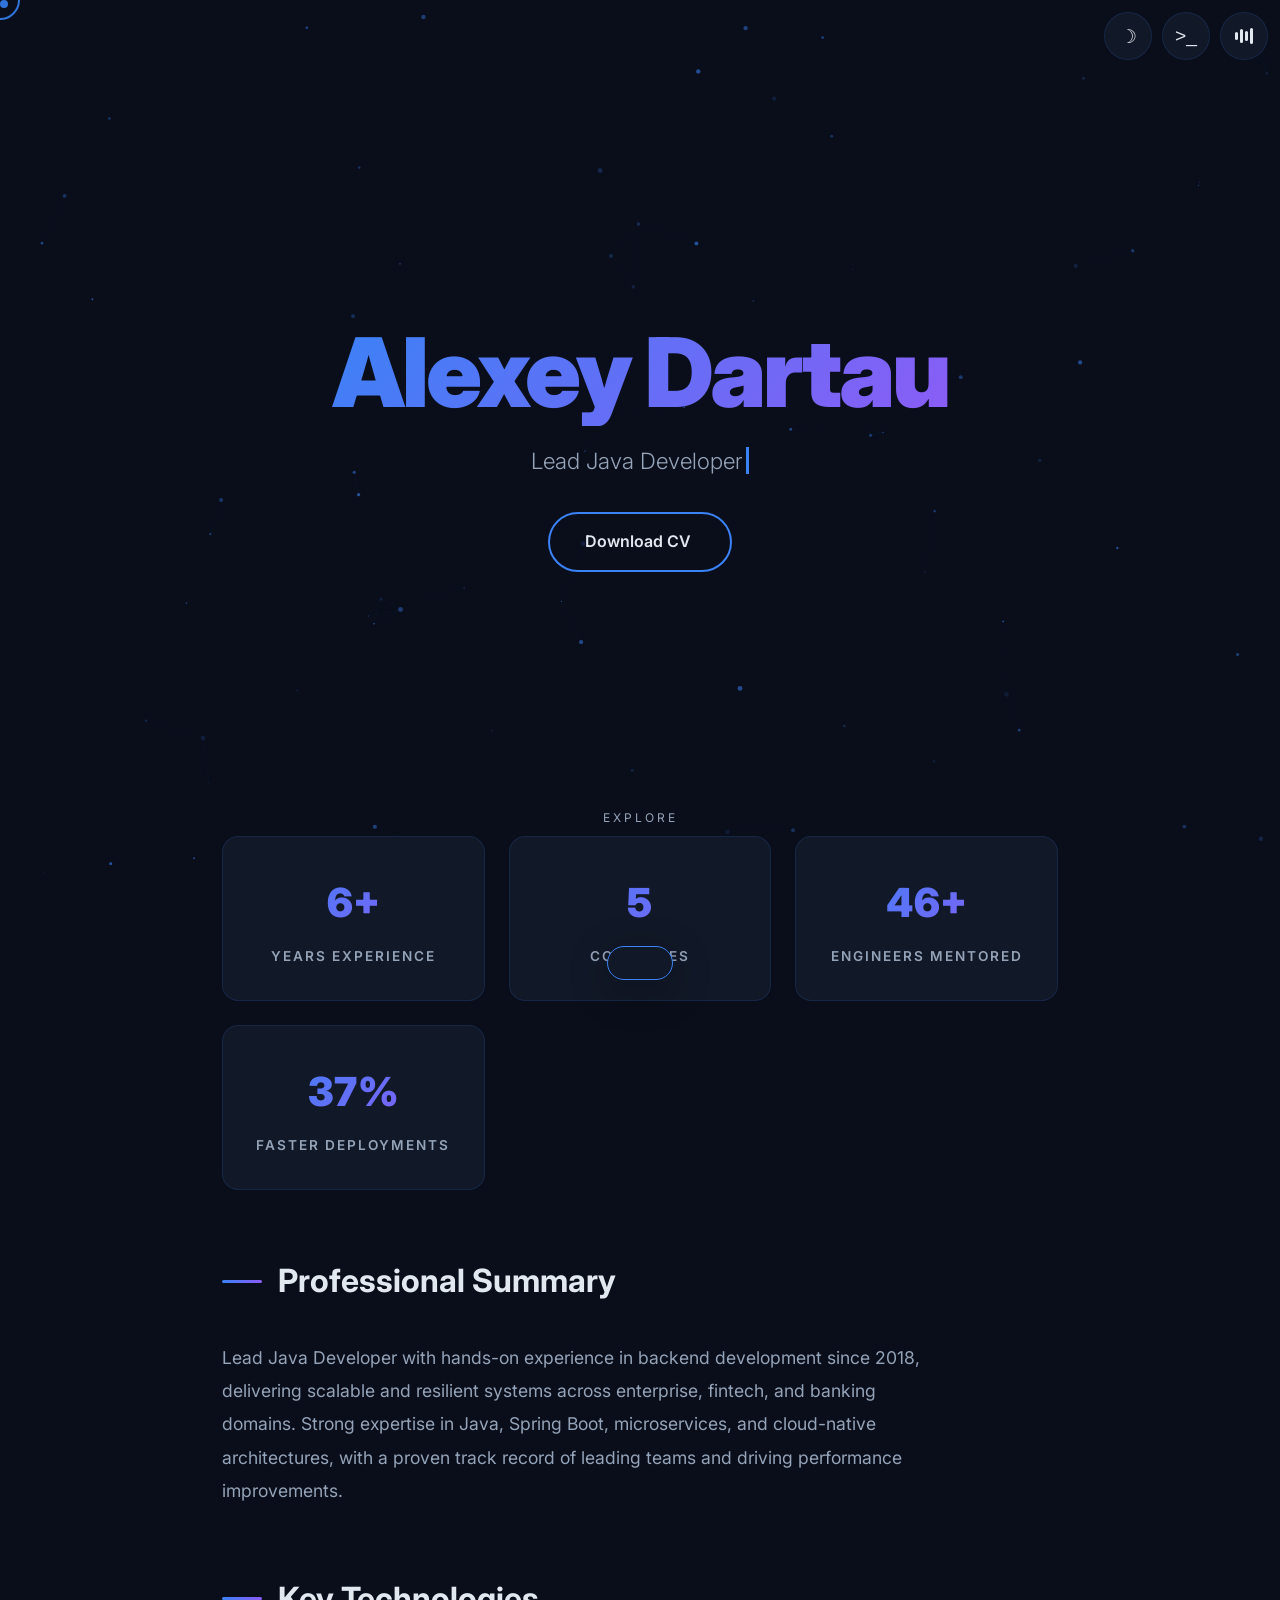
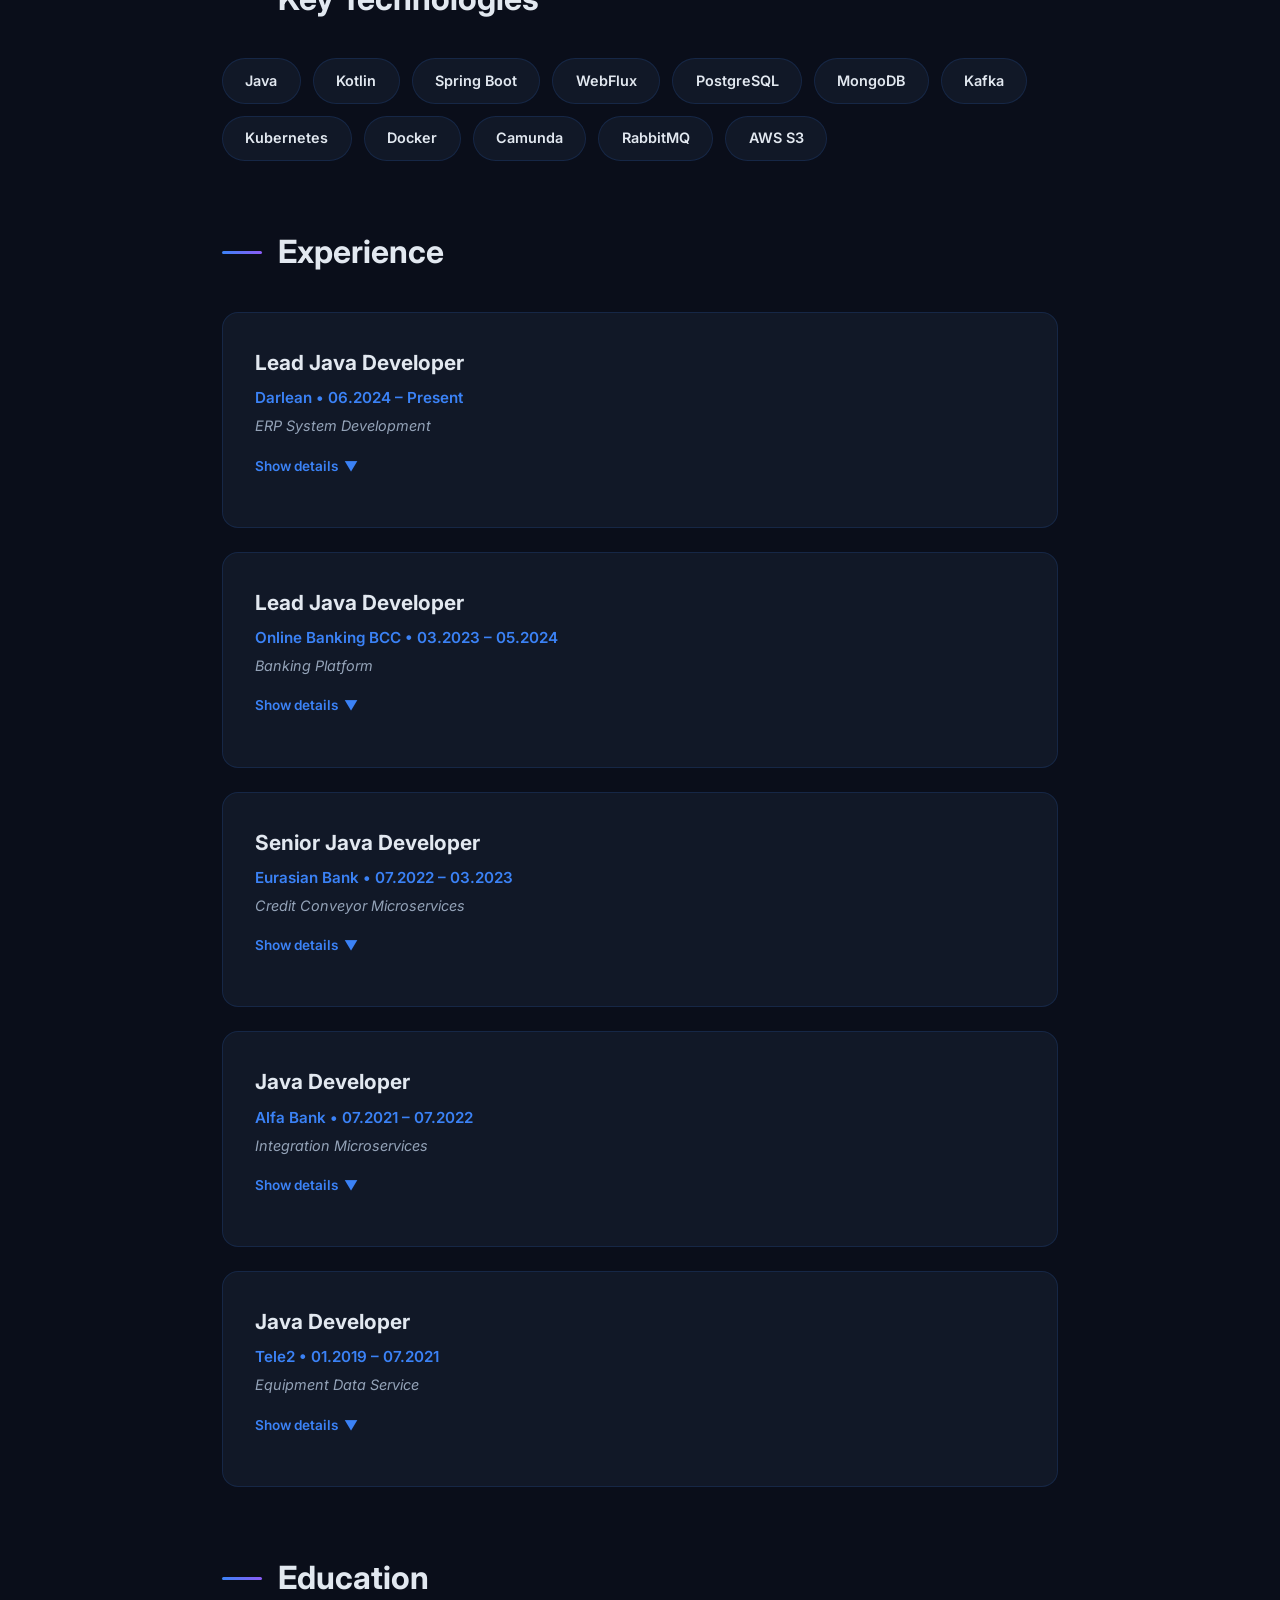
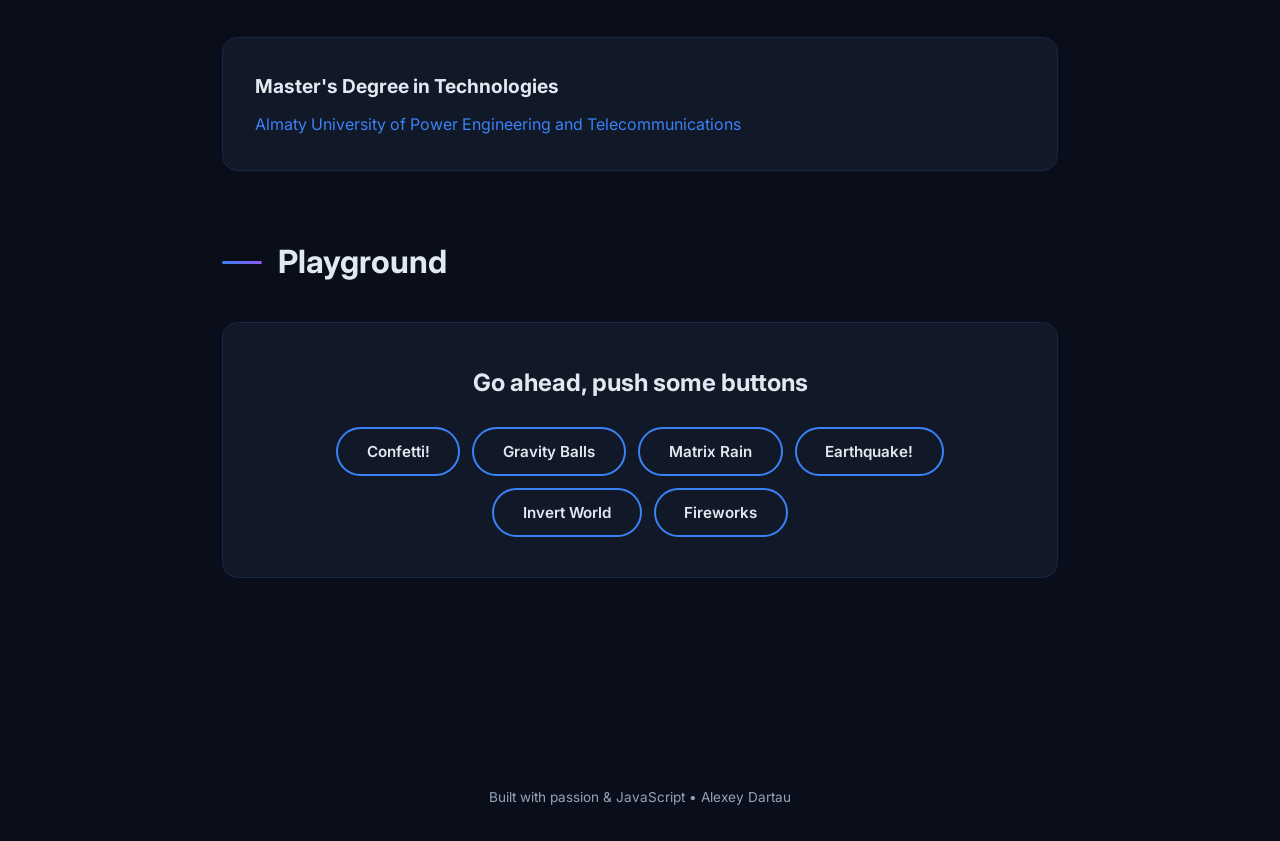
==== commit 183b278e: "made it multi country friendly" ====
--- a/index.html
+++ b/index.html
@@ -200,6 +200,7 @@
         .cta-btn:hover::before { opacity: 1; }
         .cta-btn:hover { border-color: transparent; transform: scale(1.08); box-shadow: 0 5px 30px var(--accent-glow); color: white; }
         .cta-btn span { position: relative; z-index: 1; }
+        .cta-btn small { opacity: 0.7; font-size: 0.75em; margin-left: 4px; }
 
         .scroll-indicator {
             position: absolute;
@@ -597,14 +598,175 @@
         }
         .toast.show { transform: translateX(-50%) translateY(0); }
 
-        /* Mobile */
+        /* Geo greeting */
+        .geo-greeting {
+            font-size: 1rem;
+            font-weight: 600;
+            color: var(--text-bright);
+            background: var(--bg-card);
+            border: 1px solid var(--border);
+            padding: 0.6rem 1.6rem;
+            border-radius: 50px;
+            margin-bottom: 1.5rem;
+            opacity: 0;
+            transform: translateY(-10px);
+            transition: all 0.6s cubic-bezier(0.16, 1, 0.3, 1);
+            display: none;
+        }
+        .geo-greeting.visible {
+            opacity: 1;
+            transform: translateY(0);
+            display: inline-block;
+        }
+
+        /* ===== MOBILE ===== */
+
+        /* Tablet */
         @media (max-width: 768px) {
             body { cursor: auto; }
             .cursor-dot, .cursor-ring { display: none; }
             .nav-btn, .skill-tag, .fun-btn, .exp-card, .exp-toggle,
             .gravity-zone, .gravity-ball, .cta-btn { cursor: pointer; }
-            .hero-name { letter-spacing: -1px; }
-            .stats-bar { grid-template-columns: repeat(2, 1fr); }
+
+            .hero { padding: 2rem 1.5rem; min-height: 100svh; }
+            .hero-name { font-size: clamp(2.2rem, 10vw, 3.5rem); letter-spacing: -1px; }
+            .hero-title { font-size: 1rem; }
+
+            .geo-greeting { font-size: 0.85rem; padding: 0.5rem 1.2rem; margin-bottom: 1rem; }
+
+            .stats-bar {
+                grid-template-columns: repeat(2, 1fr);
+                gap: 1rem;
+                margin: -2rem auto 2rem;
+                padding: 0 1rem;
+            }
+            .stat-card { padding: 1.2rem; border-radius: 12px; }
+            .stat-number { font-size: 2rem; }
+            .stat-label { font-size: 0.7rem; letter-spacing: 1px; }
+
+            .content { padding: 0 1rem 4rem; }
+            .section { margin-bottom: 3rem; }
+            .section-title { font-size: 1.5rem; gap: 0.7rem; margin-bottom: 1.5rem; }
+            .section-title::before { width: 25px; }
+            .section-text { font-size: 1rem; line-height: 1.8; }
+
+            .skills-grid { gap: 8px; }
+            .skill-tag { padding: 0.5rem 1rem; font-size: 0.8rem; }
+
+            .exp-card { padding: 1.5rem; border-radius: 12px; margin-bottom: 1rem; }
+            .exp-card:hover { transform: none; }
+            .exp-role { font-size: 1.1rem; }
+            .exp-company { font-size: 0.85rem; }
+
+            .fun-zone { padding: 1.5rem; }
+            .fun-zone h3 { font-size: 1.2rem; margin-bottom: 1rem; }
+            .fun-buttons { gap: 8px; }
+            .fun-btn { padding: 0.6rem 1.2rem; font-size: 0.85rem; }
+            .fun-btn:hover { transform: none; }
+            .fun-btn:active { transform: scale(0.95); background: var(--accent); border-color: var(--accent); }
+
+            .gravity-zone { height: 220px; }
+
+            .terminal { max-width: 95vw; }
+            .terminal-body { font-size: 0.75rem; padding: 1rem; max-height: 300px; }
+            .terminal-input { font-size: 0.8rem; }
+
+            .edu-card { padding: 1.5rem; }
+
+            .floating-nav { top: 12px; right: 12px; gap: 8px; }
+            .nav-btn { width: 42px; height: 42px; font-size: 1rem; }
+
+            .cta-btn { padding: 0.75rem 1.8rem; font-size: 0.9rem; }
+
+            .scroll-indicator { bottom: 24px; }
+
+            .toast { font-size: 0.8rem; padding: 0.8rem 1.4rem; }
+
+            footer { padding: 2rem 1rem; font-size: 0.8rem; }
+        }
+
+        /* Small phones */
+        @media (max-width: 420px) {
+            .hero { padding: 1.5rem 1rem; }
+            .hero-name { font-size: 2rem; letter-spacing: -0.5px; }
+            .hero-title { font-size: 0.9rem; margin-top: 0.7rem; }
+
+            .geo-greeting { font-size: 0.75rem; padding: 0.4rem 1rem; }
+
+            .stats-bar {
+                grid-template-columns: repeat(2, 1fr);
+                gap: 0.6rem;
+                padding: 0 0.75rem;
+                margin: -1.5rem auto 1.5rem;
+            }
+            .stat-card { padding: 1rem 0.5rem; }
+            .stat-number { font-size: 1.6rem; }
+            .stat-label { font-size: 0.6rem; letter-spacing: 0.5px; }
+
+            .content { padding: 0 0.75rem 3rem; }
+            .section { margin-bottom: 2rem; }
+            .section-title { font-size: 1.25rem; gap: 0.5rem; margin-bottom: 1rem; }
+            .section-title::before { width: 20px; height: 2px; }
+            .section-text { font-size: 0.9rem; }
+
+            .skills-grid { gap: 6px; }
+            .skill-tag { padding: 0.4rem 0.8rem; font-size: 0.75rem; }
+
+            .exp-card { padding: 1.2rem; }
+            .exp-role { font-size: 1rem; }
+            .exp-company { font-size: 0.8rem; }
+            .exp-subtitle { font-size: 0.8rem; }
+            .exp-toggle { font-size: 0.8rem; }
+            .impact-item { font-size: 0.85rem; }
+
+            .fun-zone { padding: 1.2rem; }
+            .fun-zone h3 { font-size: 1.1rem; }
+            .fun-buttons { gap: 6px; }
+            .fun-btn { padding: 0.5rem 1rem; font-size: 0.8rem; border-width: 1.5px; }
+
+            .gravity-zone { height: 180px; }
+
+            .terminal-body { font-size: 0.7rem; padding: 0.8rem; max-height: 250px; }
+            .terminal-input { font-size: 0.75rem; }
+            .terminal-bar { padding: 10px 12px; }
+            .terminal-dot { width: 10px; height: 10px; }
+
+            .floating-nav { top: 8px; right: 8px; gap: 6px; }
+            .nav-btn { width: 38px; height: 38px; font-size: 0.9rem; }
+
+            .cta-btn { padding: 0.65rem 1.5rem; font-size: 0.85rem; }
+            .cta-btn small { display: block; font-size: 0.65em; margin-left: 0; margin-top: 2px; }
+
+            .toast { font-size: 0.75rem; padding: 0.7rem 1.2rem; bottom: 16px; }
+        }
+
+        /* Touch: active states instead of hover */
+        @media (hover: none) {
+            .skill-tag:active::before { opacity: 1; }
+            .skill-tag:active { transform: scale(1.05); border-color: transparent; color: white; }
+            .exp-card:active { border-color: var(--accent); }
+            .exp-card:active::before { transform: scaleY(1); }
+            .stat-card:active { transform: translateY(-4px); border-color: var(--accent); }
+            .nav-btn:active::before { opacity: 1; }
+            .nav-btn:active { transform: scale(1.1); border-color: transparent; }
+            .fun-btn:active::before { opacity: 1; }
+            .fun-btn:active { border-color: transparent; color: white; }
+            .cta-btn:active::before { opacity: 1; }
+            .cta-btn:active { border-color: transparent; color: white; }
+        }
+
+        /* Safe area for notched phones */
+        @supports (padding: env(safe-area-inset-bottom)) {
+            footer { padding-bottom: calc(2rem + env(safe-area-inset-bottom)); }
+            .toast { bottom: calc(20px + env(safe-area-inset-bottom)); }
+            .floating-nav { top: calc(12px + env(safe-area-inset-top)); right: calc(12px + env(safe-area-inset-right)); }
+        }
+
+        /* Landscape phone */
+        @media (max-height: 500px) and (orientation: landscape) {
+            .hero { min-height: auto; padding: 3rem 2rem; }
+            .scroll-indicator { display: none; }
+            .stats-bar { margin-top: 2rem; }
         }
     </style>
 </head>
@@ -636,12 +798,13 @@
 
 <!-- Hero section -->
 <section class="hero">
+    <div class="geo-greeting" id="geoGreeting"></div>
     <h1 class="hero-name" id="heroName">Alexey Dartau</h1>
     <div class="hero-title">
         <span id="typedText"></span><span class="typed-cursor"></span>
     </div>
     <div class="hero-cta">
-        <a href="files/Alexey D. LeadJavaDeveloper.pdf" class="cta-btn" download><span>Download CV</span></a>
+        <a href="files/Alexey_Dartau_Remote_Global_Version.docx" class="cta-btn" id="cvDownloadBtn" download><span>Download CV <small id="cvRegionLabel"></small></span></a>
     </div>
     <div class="scroll-indicator">
         <span>Explore</span>
@@ -914,7 +1077,9 @@
         pCtx.fill();
     }
 }
-for (let i = 0; i < 80; i++) particles.push(new Particle());
+const isMobile = window.innerWidth <= 768;
+const particleCount = isMobile ? 30 : 80;
+for (let i = 0; i < particleCount; i++) particles.push(new Particle());
 
 (function animP() {
     pCtx.clearRect(0, 0, pCanvas.width, pCanvas.height);
@@ -1079,7 +1244,8 @@
 }
 function launchConfetti(e) {
     playPop();
-    for (let i = 0; i < 100; i++) confettis.push(new Confetti(e.clientX, e.clientY));
+    const confettiCount = isMobile ? 40 : 100;
+    for (let i = 0; i < confettiCount; i++) confettis.push(new Confetti(e.clientX, e.clientY));
     if (!confettiOn) { confettiOn = true; animConfetti(); }
     showToast('Party time!');
 }
@@ -1092,7 +1258,8 @@
     if (z.style.display === 'none') {
         z.style.display = 'block'; z.innerHTML = ''; gBalls = [];
         const colors = ['#3b82f6','#8b5cf6','#06b6d4','#f59e0b','#ef4444','#10b981','#ec4899'];
-        for (let i = 0; i < 20; i++) {
+        const ballCount = isMobile ? 10 : 20;
+        for (let i = 0; i < ballCount; i++) {
             const el = document.createElement('div'), sz = 15 + Math.random() * 35;
             el.className = 'gravity-ball';
             el.style.width = sz + 'px'; el.style.height = sz + 'px';
@@ -1178,7 +1345,8 @@
     let n = 0;
     const iv = setInterval(() => {
         const x = Math.random()*innerWidth, y = Math.random()*innerHeight*0.6;
-        for (let i = 0; i < 30; i++) {
+        const fwCount = isMobile ? 15 : 30;
+        for (let i = 0; i < fwCount; i++) {
             const p = document.createElement('div'), hue = Math.random()*360, sz = 3+Math.random()*4;
             p.style.cssText = `position:fixed;left:${x}px;top:${y}px;width:${sz}px;height:${sz}px;background:hsl(${hue},90%,60%);border-radius:50%;pointer-events:none;z-index:9999;box-shadow:0 0 6px hsl(${hue},90%,60%)`;
             document.body.appendChild(p);
@@ -1291,6 +1459,82 @@
     h.style.transform = `translate(${(e.clientX/innerWidth-0.5)*20}px,${(e.clientY/innerHeight-0.5)*10}px)`;
 });
 
+// ===================== GEO GREETING =====================
+(function detectCountry() {
+    const greetings = {
+        'RU': ['Привет! Рад видеть тебя здесь', '🇷🇺'],
+        'KZ': ['Салем! Қош келдіңіз', '🇰🇿'],
+        'US': ['Hey! Welcome to my page', '🇺🇸'],
+        'GB': ['Hello! Glad you stopped by', '🇬🇧'],
+        'DE': ['Hallo! Willkommen auf meiner Seite', '🇩🇪'],
+        'FR': ['Salut! Bienvenue sur ma page', '🇫🇷'],
+        'JP': ['こんにちは！ようこそ', '🇯🇵'],
+        'CN': ['你好！欢迎来到我的页面', '🇨🇳'],
+        'IN': ['Namaste! Welcome', '🇮🇳'],
+        'BR': ['Olá! Bem-vindo à minha página', '🇧🇷'],
+        'TR': ['Merhaba! Sayfama hoş geldiniz', '🇹🇷'],
+        'UZ': ['Salom! Sahifamga xush kelibsiz', '🇺🇿'],
+        'KG': ['Салам! Менин баракчама кош келиңиз', '🇰🇬'],
+        'UA': ['Привіт! Ласкаво прошу', '🇺🇦'],
+        'PL': ['Cześć! Witam na mojej stronie', '🇵🇱'],
+        'AE': ['أهلاً! مرحباً بك في صفحتي', '🇦🇪'],
+        'SA': ['أهلاً! مرحباً بك في صفحتي', '🇸🇦'],
+        'ES': ['¡Hola! Bienvenido a mi página', '🇪🇸'],
+        'IT': ['Ciao! Benvenuto nella mia pagina', '🇮🇹'],
+        'NL': ['Hallo! Welkom op mijn pagina', '🇳🇱'],
+        'KR': ['안녕하세요! 환영합니다', '🇰🇷'],
+        'CA': ['Hey! Welcome to my page', '🇨🇦'],
+        'QA': ['أهلاً! مرحباً بك في صفحتي', '🇶🇦'],
+    };
+
+    // CV files per region
+    const euCountries = [
+        'AT','BE','BG','HR','CY','CZ','DK','EE','FI','FR','DE','GR','HU','IE',
+        'IT','LV','LT','LU','MT','NL','PL','PT','RO','SK','SI','ES','SE',
+        'NO','CH','GB','IS'
+    ];
+    const uaeCountries = ['AE','SA','QA','BH','KW','OM'];
+    const usCountries = ['US','CA'];
+
+    const cvFiles = {
+        us:     { file: 'files/Alexey_Dartau_US_Version.docx',             label: '(US version)' },
+        eu:     { file: 'files/Alexey_Dartau_EU_Version.docx',             label: '(EU version)' },
+        uae:    { file: 'files/Alexey_Dartau_UAE_Version.docx',            label: '(UAE version)' },
+        global: { file: 'files/Alexey_Dartau_Remote_Global_Version.docx',  label: '(Global version)' },
+    };
+
+    function getRegion(countryCode) {
+        if (usCountries.includes(countryCode))  return 'us';
+        if (euCountries.includes(countryCode))  return 'eu';
+        if (uaeCountries.includes(countryCode)) return 'uae';
+        return 'global';
+    }
+
+    fetch('https://ipapi.co/json/')
+        .then(r => r.json())
+        .then(data => {
+            if (data.error) return;
+            const code = data.country_code;
+
+            // Set greeting
+            const el = document.getElementById('geoGreeting');
+            const match = greetings[code];
+            const flag = match ? match[1] : '🌍';
+            const text = match ? match[0] : 'Hey! Welcome to my page';
+            el.textContent = `${flag} ${text}`;
+            setTimeout(() => el.classList.add('visible'), 300);
+
+            // Set CV download link based on region
+            const region = getRegion(code);
+            const cv = cvFiles[region];
+            const btn = document.getElementById('cvDownloadBtn');
+            const label = document.getElementById('cvRegionLabel');
+            btn.href = cv.file;
+            label.textContent = cv.label;
+        })
+        .catch(() => {}); // Silently fail if blocked
+})();
+
 // Init audio on first click
 document.addEventListener('click', () => initAudio(), { once: true });
 </script>
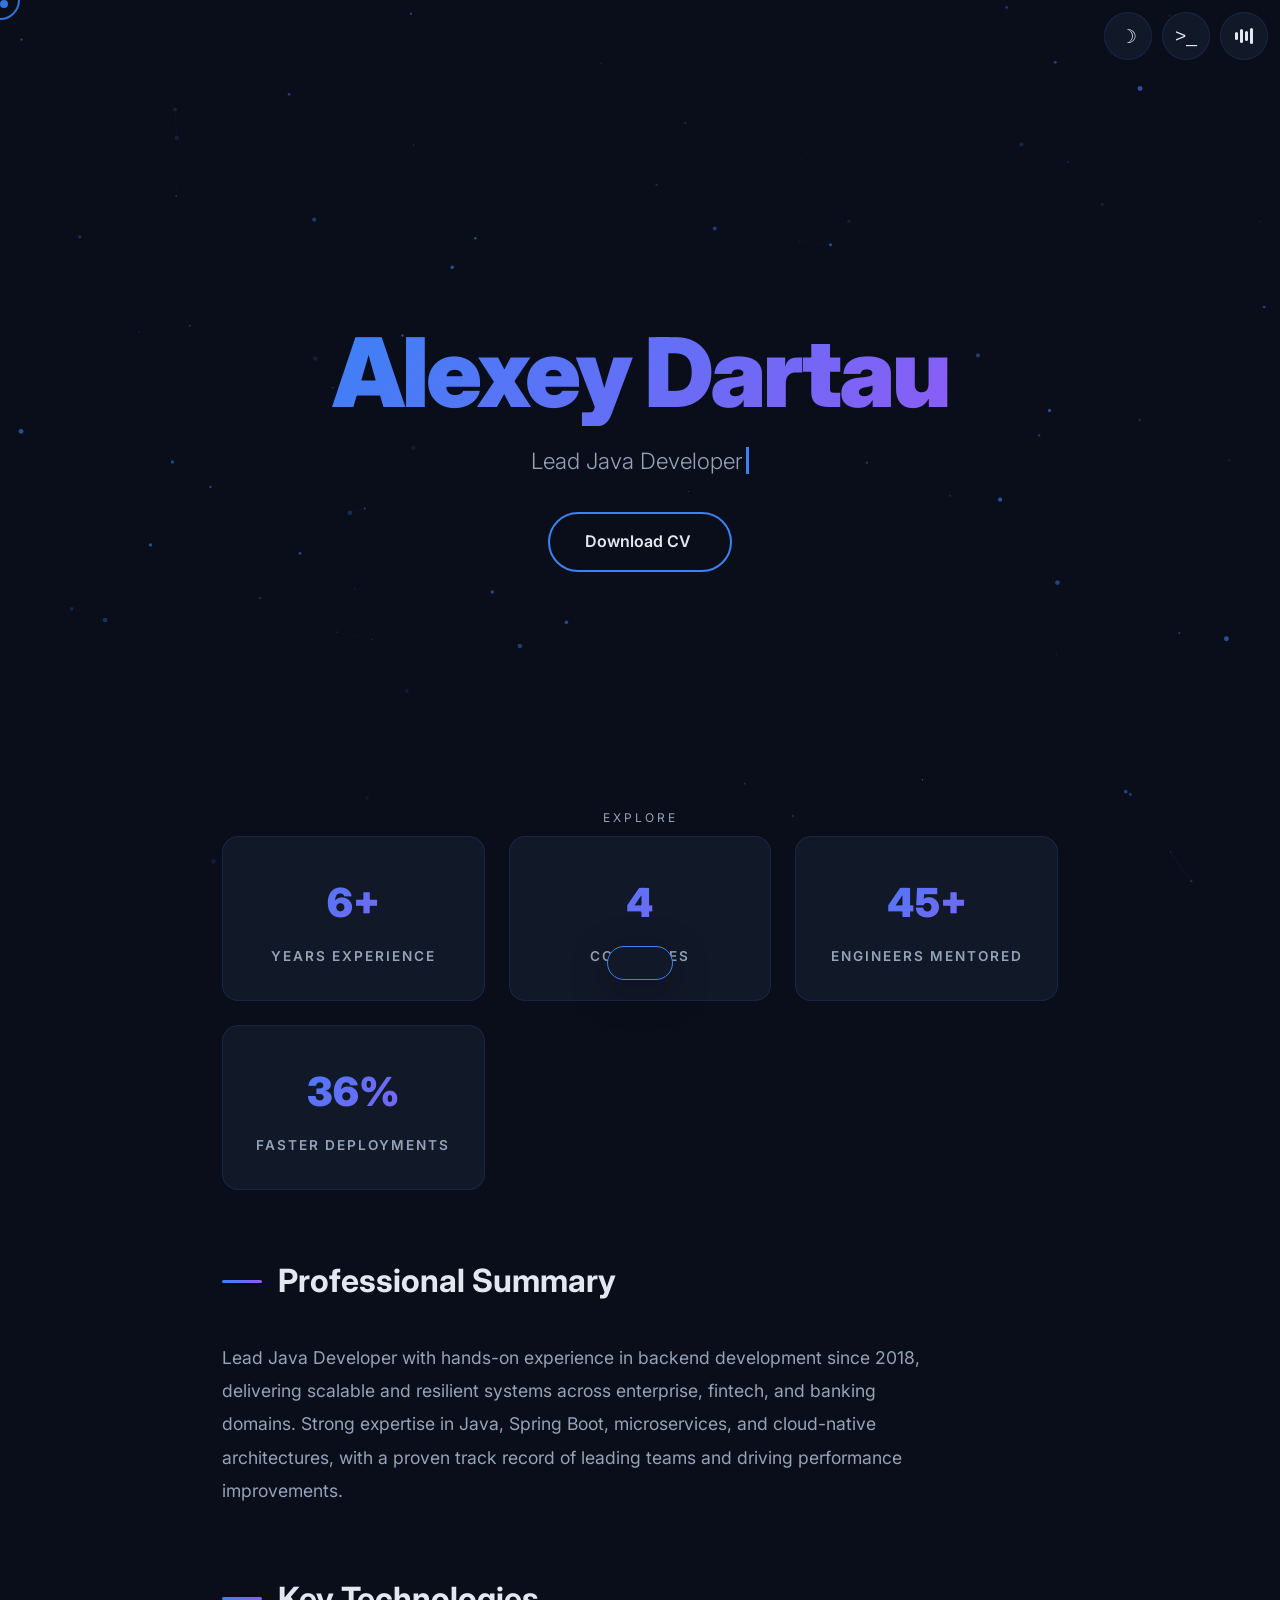
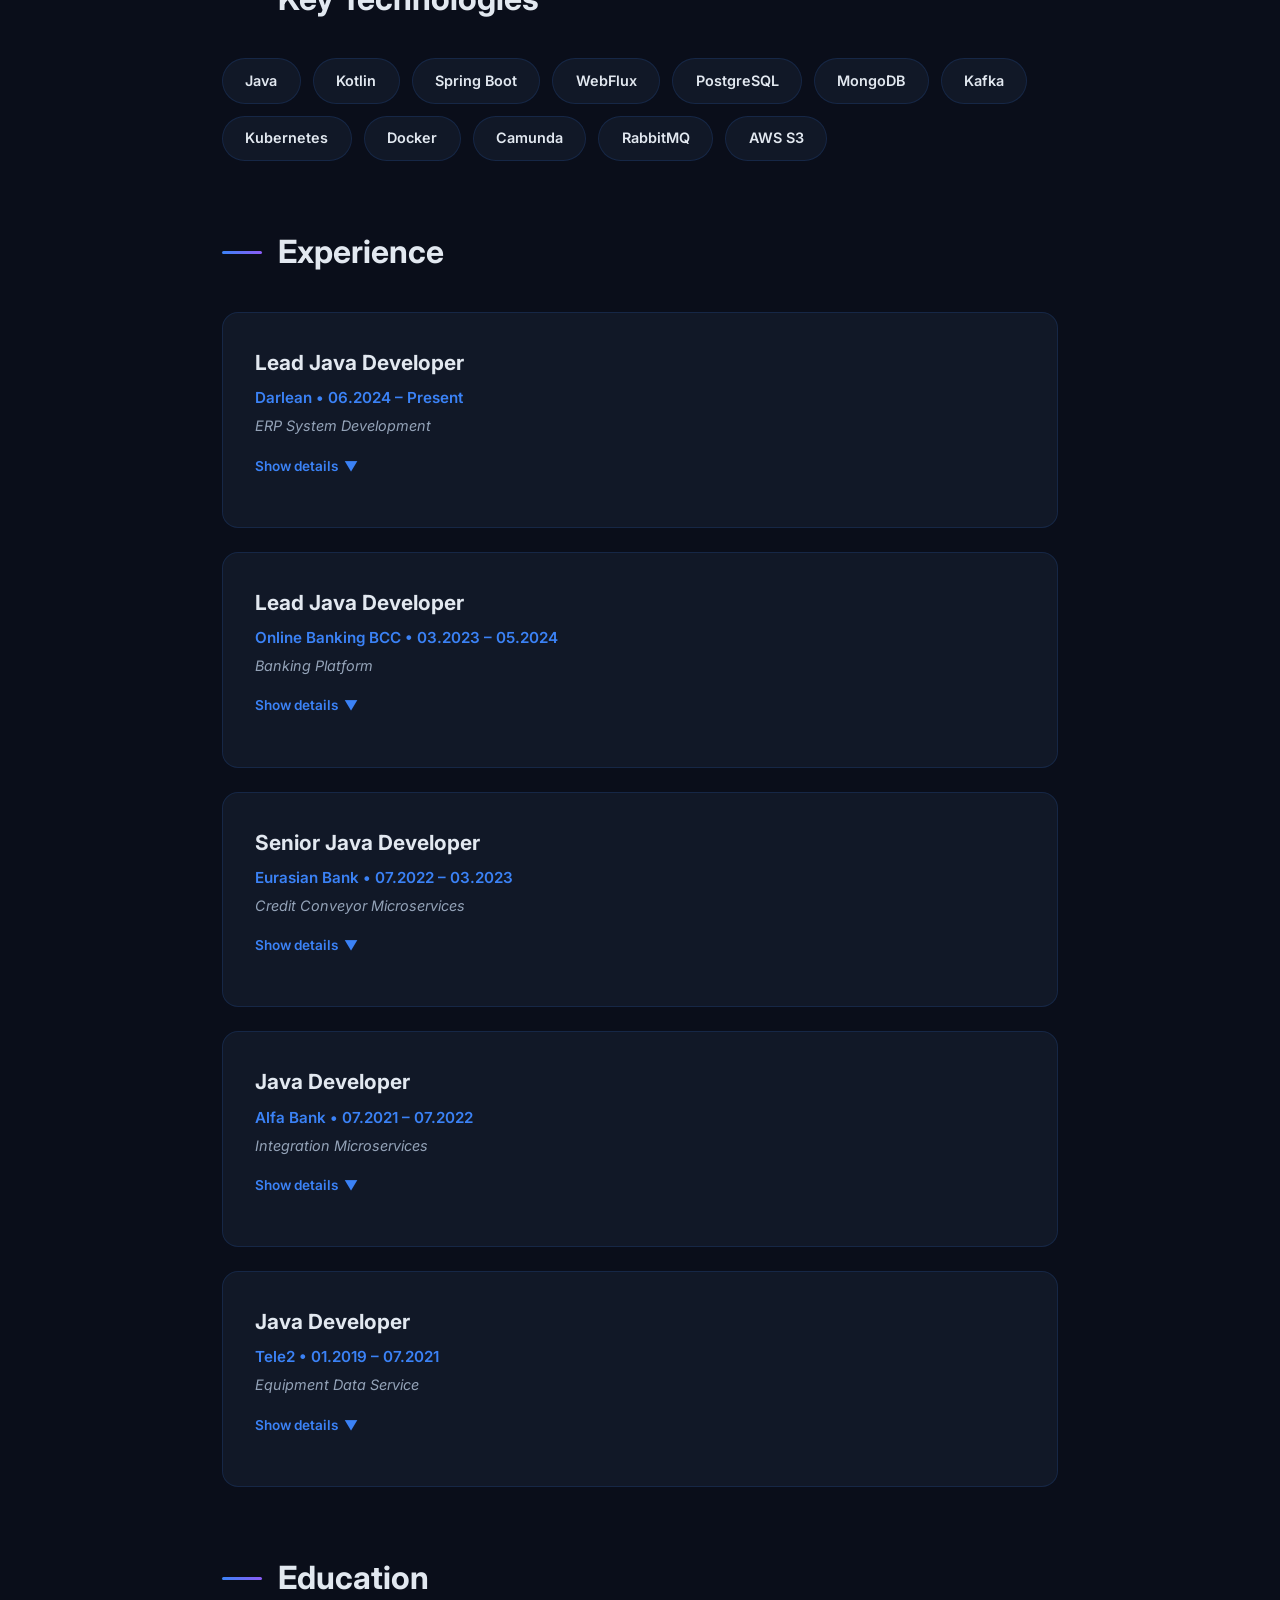
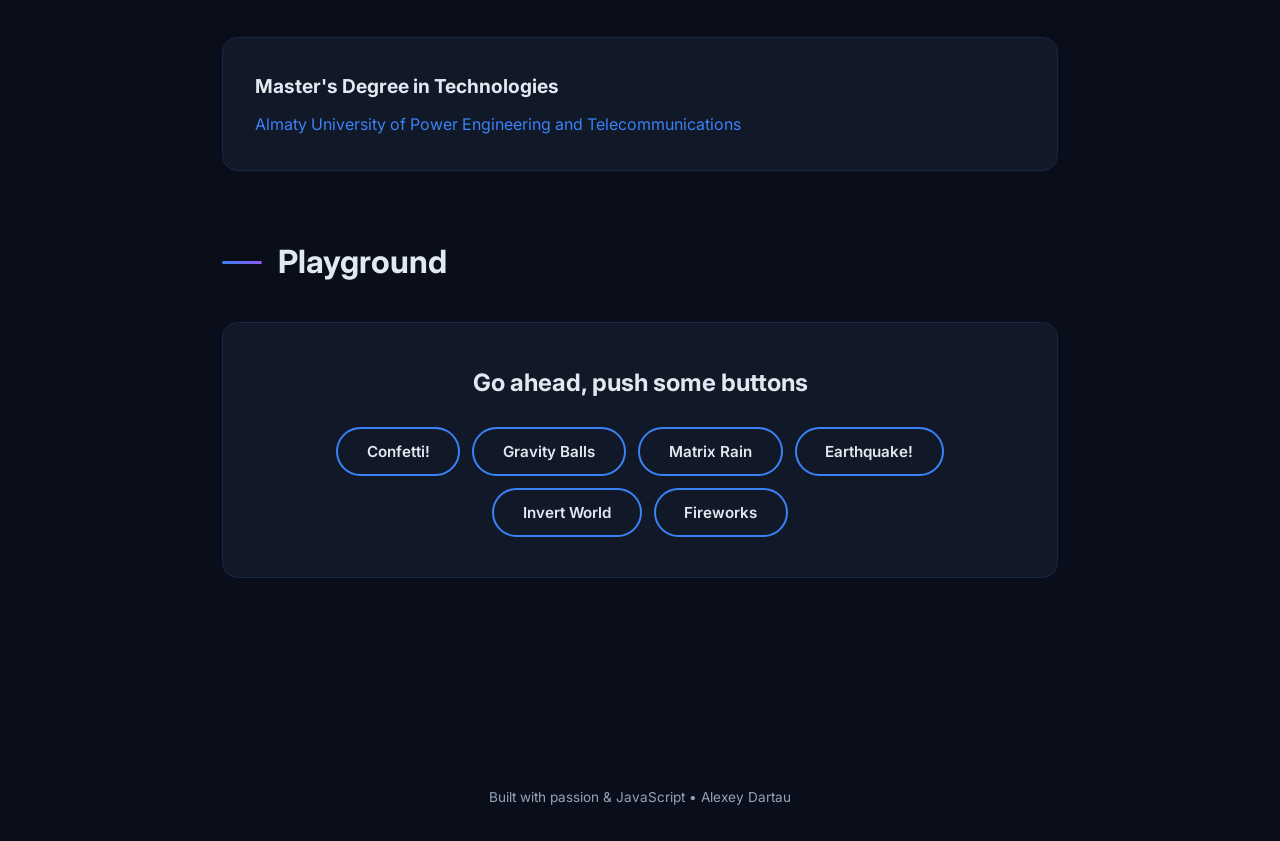
==== commit 2820d368: "small fixes" ====
--- a/index.html
+++ b/index.html
@@ -1103,7 +1103,7 @@
 })();
 
 // ===================== TYPING EFFECT =====================
-const titles = ['Lead Java Developer', 'Backend Architect', 'FinTech Specialist', 'Cloud-Native Expert', 'Team Leader'];
+const titles = ['Lead Java Developer', 'Backend Architect', 'Banking Systems Engineer', 'Scalable Backend Architect', 'Team Leader'];
 let tIdx = 0, cIdx = 0, isDel = false;
 const typedEl = document.getElementById('typedText');
 
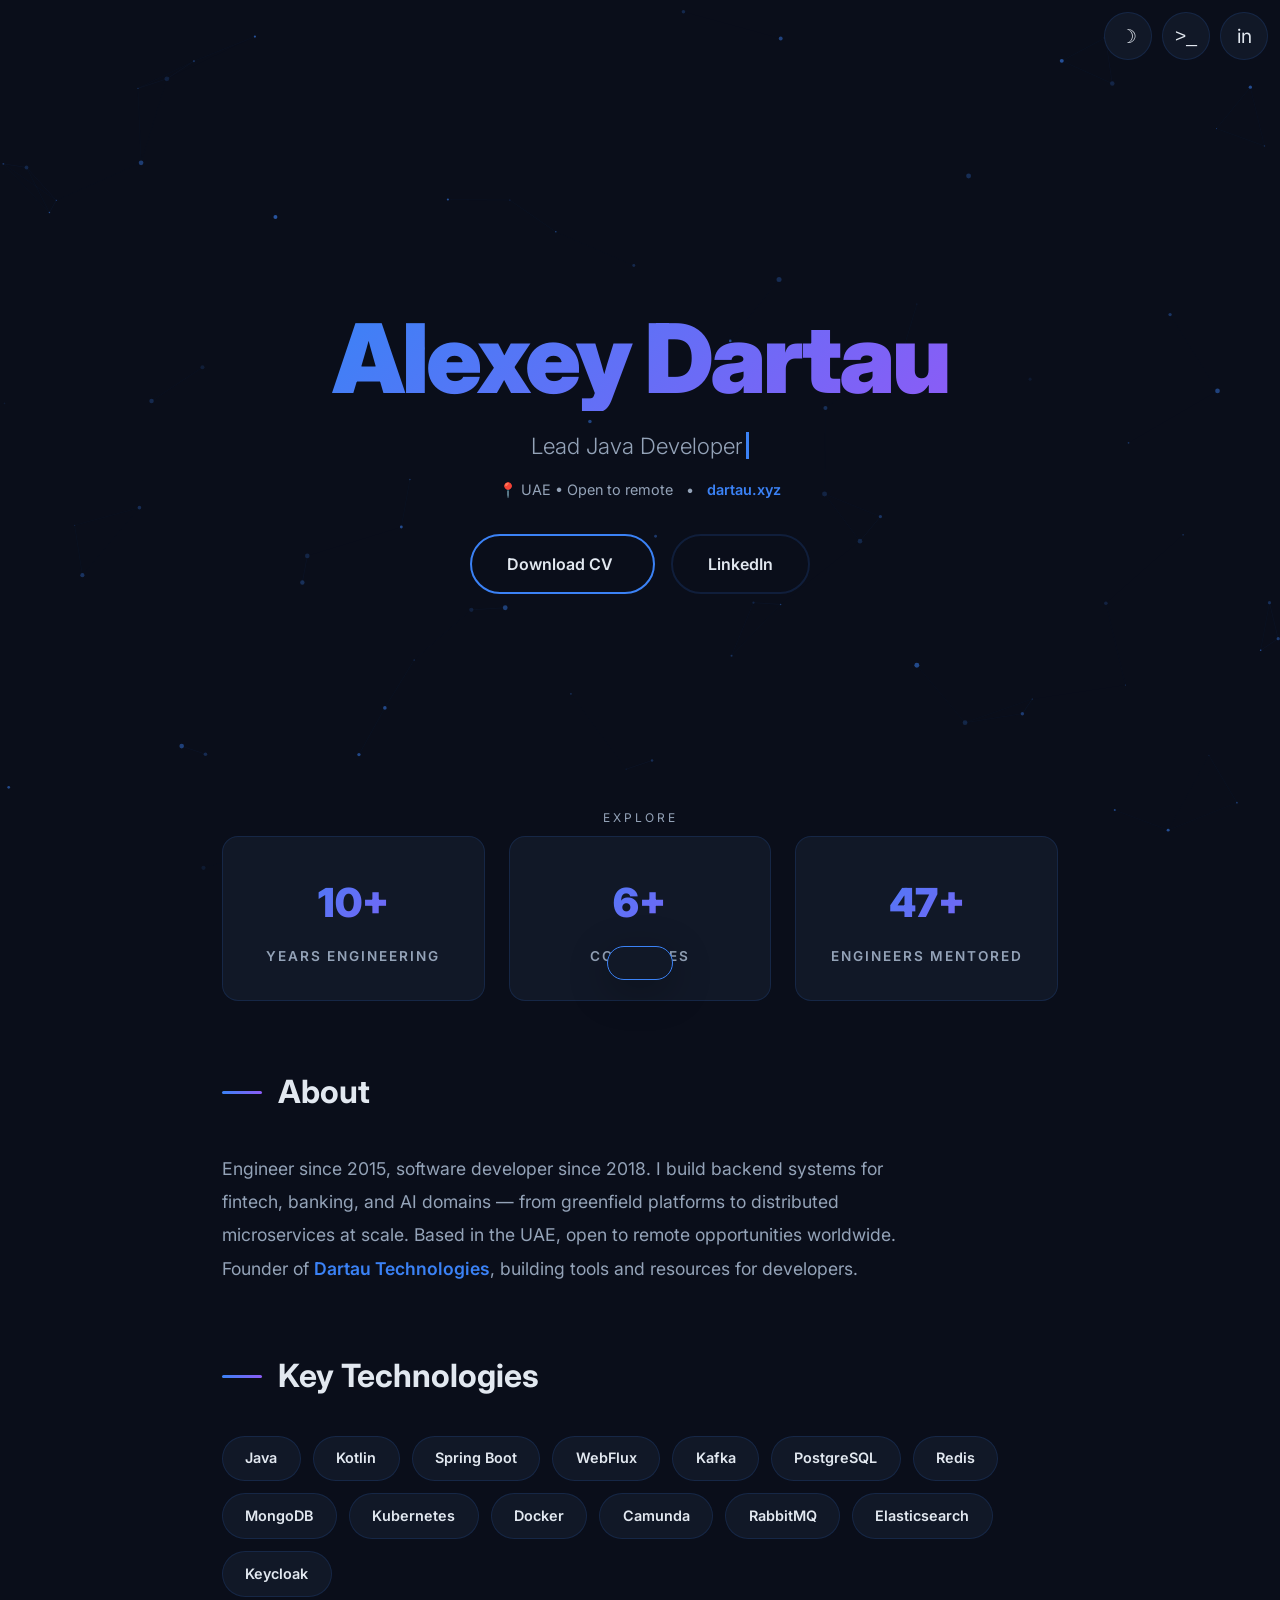
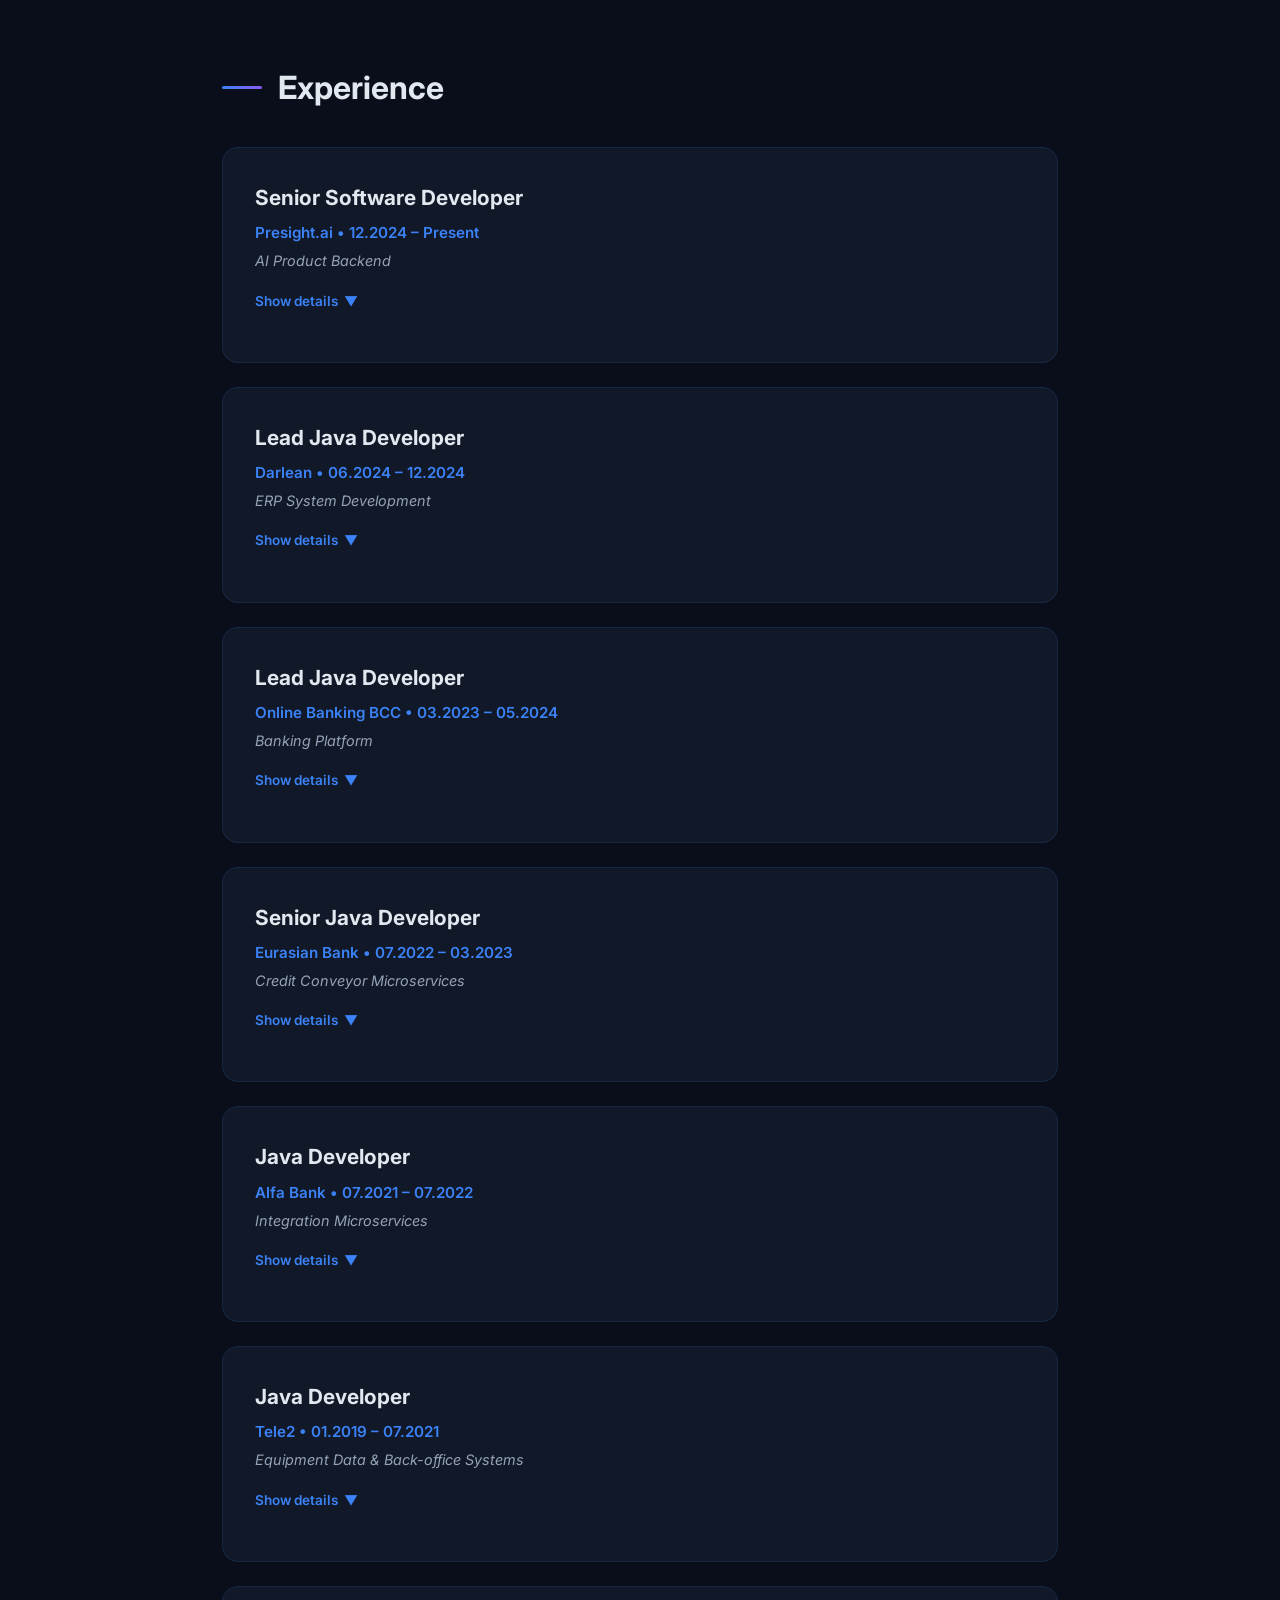
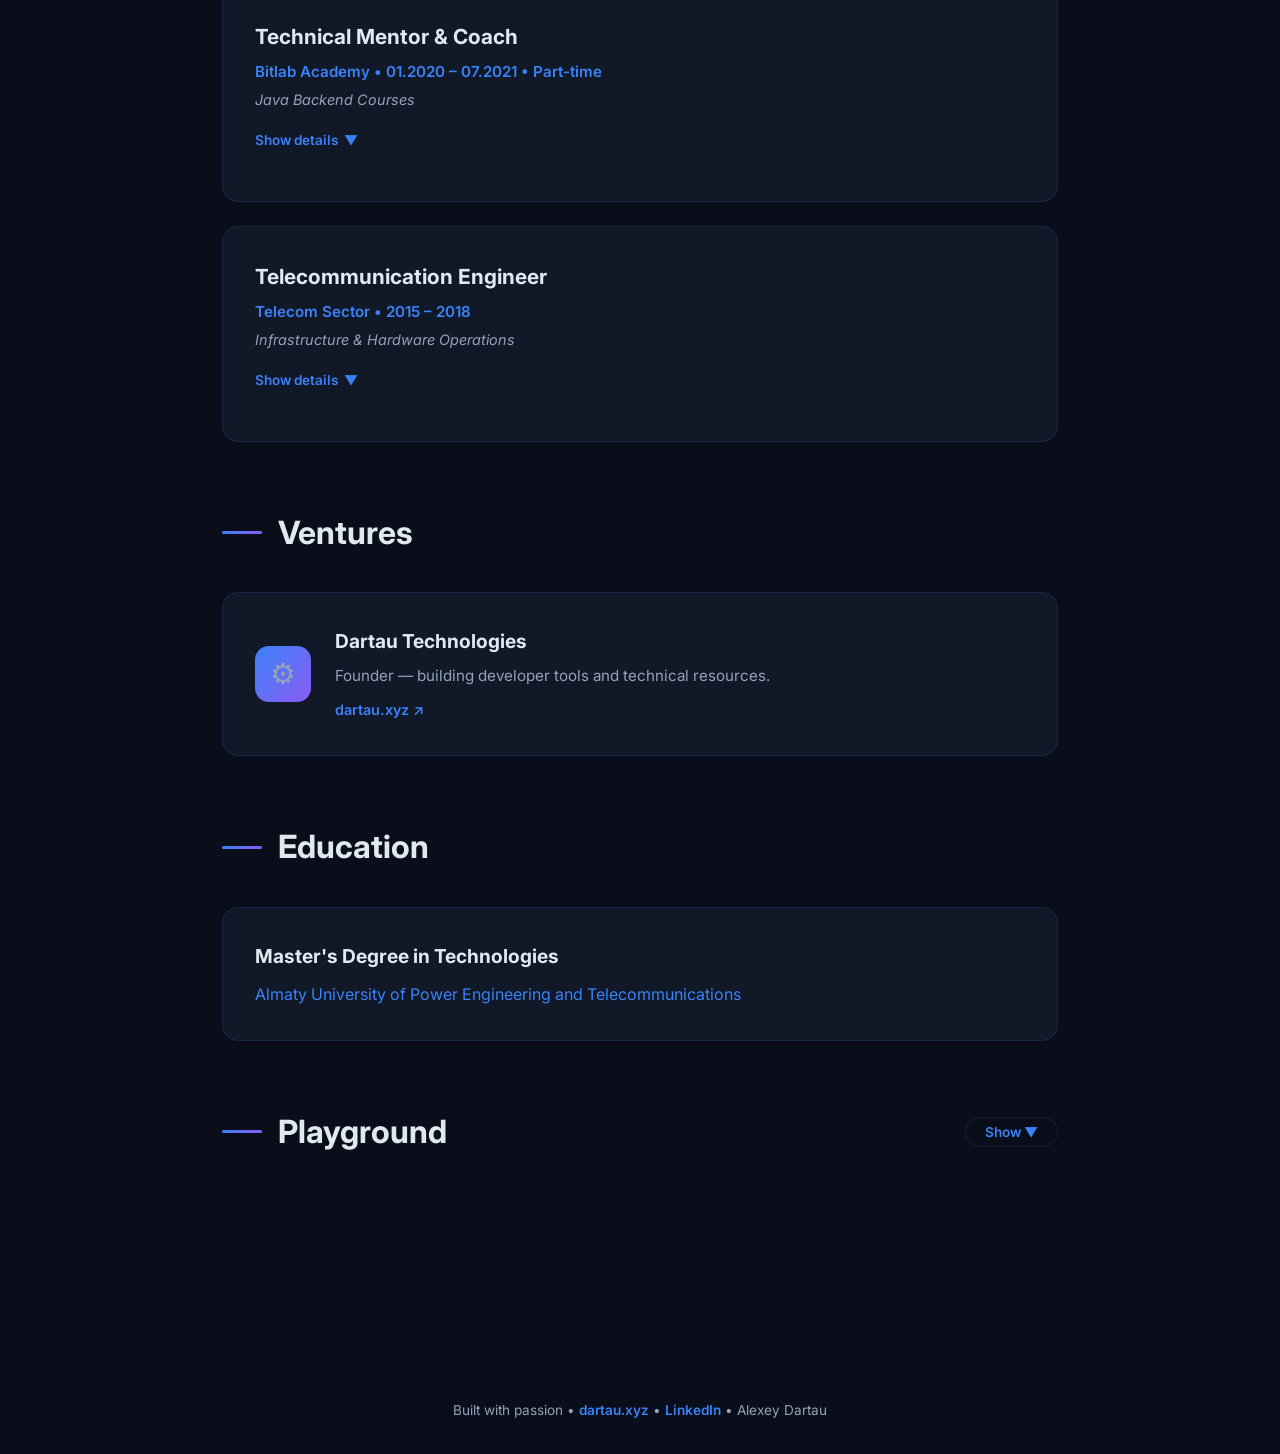
==== commit 1c15d02c: "update for simplicities" ====
--- a/index.html
+++ b/index.html
@@ -24,8 +24,6 @@
         }
 
         [data-theme="light"] {
-            --primary: #0f172a;
-            --accent: #3b82f6;
             --accent-glow: rgba(59, 130, 246, 0.2);
             --text-main: #475569;
             --text-bright: #1e293b;
@@ -42,40 +40,12 @@
             line-height: 1.7;
             overflow-x: hidden;
             transition: background 0.6s ease, color 0.6s ease;
-            cursor: none;
-        }
-
-        /* Custom cursor */
-        .cursor-dot {
-            width: 8px; height: 8px;
-            background: var(--accent);
-            border-radius: 50%;
-            position: fixed;
-            pointer-events: none;
-            z-index: 99999;
-            transition: transform 0.1s ease;
-            mix-blend-mode: difference;
-        }
-        .cursor-ring {
-            width: 40px; height: 40px;
-            border: 2px solid var(--accent);
-            border-radius: 50%;
-            position: fixed;
-            pointer-events: none;
-            z-index: 99998;
-            transition: width 0.3s, height 0.3s, border-color 0.3s;
-            mix-blend-mode: difference;
-        }
-        .cursor-ring.hover {
-            width: 60px; height: 60px;
-            border-color: var(--gradient-2);
         }
 
         /* Floating nav */
         .floating-nav {
             position: fixed;
-            top: 20px;
-            right: 20px;
+            top: 20px; right: 20px;
             z-index: 1000;
             display: flex;
             gap: 10px;
@@ -87,22 +57,17 @@
             background: var(--bg-card);
             color: var(--text-bright);
             font-size: 1.2rem;
-            cursor: none;
-            display: flex;
-            align-items: center;
-            justify-content: center;
+            cursor: pointer;
+            display: flex; align-items: center; justify-content: center;
             transition: all 0.3s ease;
-            position: relative;
-            overflow: hidden;
+            position: relative; overflow: hidden;
+            text-decoration: none;
         }
         .nav-btn::before {
             content: '';
-            position: absolute;
-            inset: 0;
+            position: absolute; inset: 0;
             background: linear-gradient(135deg, var(--gradient-1), var(--gradient-2));
-            opacity: 0;
-            transition: opacity 0.3s;
-            border-radius: 50%;
+            opacity: 0; transition: opacity 0.3s; border-radius: 50%;
         }
         .nav-btn:hover::before { opacity: 1; }
         .nav-btn:hover { transform: scale(1.15); border-color: transparent; box-shadow: 0 0 25px var(--accent-glow); }
@@ -110,36 +75,25 @@
 
         /* Particle canvas */
         #particles-canvas {
-            position: fixed;
-            top: 0; left: 0;
+            position: fixed; top: 0; left: 0;
             width: 100%; height: 100%;
-            z-index: 0;
-            pointer-events: none;
+            z-index: 0; pointer-events: none;
         }
 
         /* Hero */
         .hero {
             position: relative;
             min-height: 100vh;
-            display: flex;
-            align-items: center;
-            justify-content: center;
-            flex-direction: column;
-            text-align: center;
-            padding: 2rem;
-            z-index: 1;
+            display: flex; align-items: center; justify-content: center; flex-direction: column;
+            text-align: center; padding: 2rem; z-index: 1;
         }
         .hero-name {
             font-size: clamp(3rem, 8vw, 6rem);
-            font-weight: 900;
-            letter-spacing: -3px;
+            font-weight: 900; letter-spacing: -3px;
             background: linear-gradient(135deg, var(--gradient-1), var(--gradient-2), var(--gradient-3));
             background-size: 200% 200%;
-            -webkit-background-clip: text;
-            -webkit-text-fill-color: transparent;
-            background-clip: text;
-            animation: gradientShift 4s ease infinite;
-            line-height: 1.1;
+            -webkit-background-clip: text; -webkit-text-fill-color: transparent; background-clip: text;
+            animation: gradientShift 4s ease infinite; line-height: 1.1;
         }
         @keyframes gradientShift {
             0%, 100% { background-position: 0% 50%; }
@@ -147,370 +101,257 @@
         }
         .hero-title {
             font-size: clamp(1rem, 2.5vw, 1.4rem);
-            color: var(--text-main);
-            margin-top: 1rem;
-            font-weight: 300;
-            opacity: 0;
-            animation: fadeUp 1s ease 0.5s forwards;
+            color: var(--text-main); margin-top: 1rem; font-weight: 300;
+            opacity: 0; animation: fadeUp 1s ease 0.5s forwards;
         }
         .hero-title .typed-cursor {
-            display: inline-block;
-            width: 3px;
-            height: 1.2em;
-            background: var(--accent);
-            margin-left: 4px;
-            vertical-align: text-bottom;
-            animation: blink 1s step-end infinite;
+            display: inline-block; width: 3px; height: 1.2em;
+            background: var(--accent); margin-left: 4px;
+            vertical-align: text-bottom; animation: blink 1s step-end infinite;
         }
         @keyframes blink { 50% { opacity: 0; } }
         @keyframes fadeUp {
             from { opacity: 0; transform: translateY(20px); }
-            to { opacity: 1; transform: translateY(0); }
-        }
-
+            to   { opacity: 1; transform: translateY(0); }
+        }
+        .hero-meta {
+            margin-top: 0.8rem;
+            font-size: 0.9rem; color: var(--text-main);
+            display: flex; align-items: center; gap: 0.8rem; flex-wrap: wrap; justify-content: center;
+            opacity: 0; animation: fadeUp 1s ease 0.8s forwards;
+        }
+        .hero-meta a { color: var(--accent); text-decoration: none; font-weight: 600; }
+        .hero-meta a:hover { text-decoration: underline; }
         .hero-cta {
-            margin-top: 2rem;
-            opacity: 0;
-            animation: fadeUp 1s ease 1s forwards;
+            margin-top: 2rem; display: flex; gap: 1rem; flex-wrap: wrap; justify-content: center;
+            opacity: 0; animation: fadeUp 1s ease 1s forwards;
         }
         .cta-btn {
-            display: inline-block;
-            padding: 0.9rem 2.2rem;
-            border-radius: 50px;
-            border: 2px solid var(--accent);
-            background: transparent;
-            color: var(--text-bright);
-            font-family: 'Inter', sans-serif;
-            font-size: 1rem;
-            font-weight: 600;
-            text-decoration: none;
-            cursor: none;
-            transition: all 0.3s ease;
-            position: relative;
-            overflow: hidden;
+            display: inline-block; padding: 0.9rem 2.2rem;
+            border-radius: 50px; border: 2px solid var(--accent);
+            background: transparent; color: var(--text-bright);
+            font-family: 'Inter', sans-serif; font-size: 1rem; font-weight: 600;
+            text-decoration: none; cursor: pointer;
+            transition: all 0.3s ease; position: relative; overflow: hidden;
         }
         .cta-btn::before {
-            content: '';
-            position: absolute;
-            inset: 0;
+            content: ''; position: absolute; inset: 0;
             background: linear-gradient(135deg, var(--gradient-1), var(--gradient-2));
-            opacity: 0;
-            transition: opacity 0.3s;
+            opacity: 0; transition: opacity 0.3s;
         }
         .cta-btn:hover::before { opacity: 1; }
         .cta-btn:hover { border-color: transparent; transform: scale(1.08); box-shadow: 0 5px 30px var(--accent-glow); color: white; }
         .cta-btn span { position: relative; z-index: 1; }
         .cta-btn small { opacity: 0.7; font-size: 0.75em; margin-left: 4px; }
+        .cta-btn.secondary { border-color: var(--border); }
 
         .scroll-indicator {
-            position: absolute;
-            bottom: 40px;
-            display: flex;
-            flex-direction: column;
-            align-items: center;
-            gap: 8px;
-            opacity: 0;
-            animation: fadeUp 1s ease 1.5s forwards;
+            position: absolute; bottom: 40px;
+            display: flex; flex-direction: column; align-items: center; gap: 8px;
+            opacity: 0; animation: fadeUp 1s ease 1.5s forwards;
         }
         .scroll-indicator span {
-            font-size: 0.75rem;
-            text-transform: uppercase;
-            letter-spacing: 3px;
-            color: var(--text-main);
+            font-size: 0.75rem; text-transform: uppercase; letter-spacing: 3px; color: var(--text-main);
         }
         .scroll-arrow {
             width: 24px; height: 24px;
-            border-right: 2px solid var(--accent);
-            border-bottom: 2px solid var(--accent);
-            transform: rotate(45deg);
-            animation: scrollBounce 2s ease infinite;
+            border-right: 2px solid var(--accent); border-bottom: 2px solid var(--accent);
+            transform: rotate(45deg); animation: scrollBounce 2s ease infinite;
         }
         @keyframes scrollBounce {
             0%, 100% { transform: rotate(45deg) translate(0, 0); opacity: 0.3; }
-            50% { transform: rotate(45deg) translate(5px, 5px); opacity: 1; }
+            50%       { transform: rotate(45deg) translate(5px, 5px); opacity: 1; }
         }
 
         /* Stats bar */
         .stats-bar {
-            display: grid;
-            grid-template-columns: repeat(auto-fit, minmax(200px, 1fr));
-            gap: 1.5rem;
-            max-width: 900px;
-            margin: -4rem auto 4rem;
-            padding: 0 2rem;
-            position: relative;
-            z-index: 2;
+            display: grid; grid-template-columns: repeat(auto-fit, minmax(200px, 1fr));
+            gap: 1.5rem; max-width: 900px;
+            margin: -4rem auto 4rem; padding: 0 2rem;
+            position: relative; z-index: 2;
         }
         .stat-card {
-            background: var(--bg-card);
-            border: 1px solid var(--border);
-            border-radius: 16px;
-            padding: 2rem;
-            text-align: center;
-            cursor: none;
+            background: var(--bg-card); border: 1px solid var(--border);
+            border-radius: 16px; padding: 2rem; text-align: center;
             transition: all 0.4s cubic-bezier(0.175, 0.885, 0.32, 1.275);
-            position: relative;
-            overflow: hidden;
+            position: relative; overflow: hidden;
         }
         .stat-card::after {
-            content: '';
-            position: absolute;
-            inset: 0;
+            content: ''; position: absolute; inset: 0;
             background: radial-gradient(circle at var(--mouse-x, 50%) var(--mouse-y, 50%), var(--accent-glow) 0%, transparent 60%);
-            opacity: 0;
-            transition: opacity 0.3s;
+            opacity: 0; transition: opacity 0.3s;
         }
         .stat-card:hover::after { opacity: 1; }
         .stat-card:hover { transform: translateY(-8px) scale(1.02); border-color: var(--accent); box-shadow: 0 20px 40px rgba(0,0,0,0.3); }
         .stat-number {
-            font-size: 2.5rem;
-            font-weight: 900;
+            font-size: 2.5rem; font-weight: 900;
             background: linear-gradient(135deg, var(--gradient-1), var(--gradient-2));
-            -webkit-background-clip: text;
-            -webkit-text-fill-color: transparent;
-            background-clip: text;
-            position: relative;
-            z-index: 1;
+            -webkit-background-clip: text; -webkit-text-fill-color: transparent; background-clip: text;
+            position: relative; z-index: 1;
         }
         .stat-label {
-            font-size: 0.85rem;
-            color: var(--text-main);
-            margin-top: 0.5rem;
-            text-transform: uppercase;
-            letter-spacing: 2px;
-            font-weight: 600;
-            position: relative;
-            z-index: 1;
+            font-size: 0.85rem; color: var(--text-main); margin-top: 0.5rem;
+            text-transform: uppercase; letter-spacing: 2px; font-weight: 600;
+            position: relative; z-index: 1;
         }
 
         /* Sections */
-        .content {
-            max-width: 900px;
-            margin: 0 auto;
-            padding: 0 2rem 6rem;
-            position: relative;
-            z-index: 2;
-        }
+        .content { max-width: 900px; margin: 0 auto; padding: 0 2rem 6rem; position: relative; z-index: 2; }
         .section {
-            margin-bottom: 4rem;
-            opacity: 0;
-            transform: translateY(40px);
+            margin-bottom: 4rem; opacity: 0; transform: translateY(40px);
             transition: all 0.8s cubic-bezier(0.16, 1, 0.3, 1);
         }
-        .section.visible {
-            opacity: 1;
-            transform: translateY(0);
-        }
+        .section.visible { opacity: 1; transform: translateY(0); }
         .section-title {
-            font-size: 2rem;
-            font-weight: 700;
-            color: var(--text-bright);
-            margin-bottom: 2rem;
-            display: flex;
-            align-items: center;
-            gap: 1rem;
+            font-size: 2rem; font-weight: 700; color: var(--text-bright);
+            margin-bottom: 2rem; display: flex; align-items: center; gap: 1rem;
         }
         .section-title::before {
-            content: '';
-            width: 40px;
-            height: 3px;
-            background: linear-gradient(90deg, var(--gradient-1), var(--gradient-2));
-            border-radius: 2px;
-        }
-        .section-text {
-            font-size: 1.1rem;
-            line-height: 1.9;
-            max-width: 700px;
-        }
-
-        /* Skills / tags */
-        .skills-grid {
-            display: flex;
-            flex-wrap: wrap;
-            gap: 12px;
-        }
+            content: ''; width: 40px; height: 3px; flex-shrink: 0;
+            background: linear-gradient(90deg, var(--gradient-1), var(--gradient-2)); border-radius: 2px;
+        }
+        .section-text { font-size: 1.1rem; line-height: 1.9; max-width: 700px; }
+        .section-text a { color: var(--accent); text-decoration: none; font-weight: 600; }
+        .section-text a:hover { text-decoration: underline; }
+
+        /* Skills */
+        .skills-grid { display: flex; flex-wrap: wrap; gap: 12px; }
         .skill-tag {
-            padding: 0.6rem 1.4rem;
-            border-radius: 50px;
-            font-size: 0.9rem;
-            font-weight: 600;
-            border: 1px solid var(--border);
-            background: var(--bg-card);
-            color: var(--text-bright);
-            cursor: none;
-            transition: all 0.3s ease;
-            position: relative;
-            overflow: hidden;
-            user-select: none;
+            padding: 0.6rem 1.4rem; border-radius: 50px; font-size: 0.9rem; font-weight: 600;
+            border: 1px solid var(--border); background: var(--bg-card); color: var(--text-bright);
+            cursor: pointer; transition: all 0.3s ease; position: relative; overflow: hidden; user-select: none;
         }
         .skill-tag::before {
-            content: '';
-            position: absolute;
-            inset: 0;
+            content: ''; position: absolute; inset: 0;
             background: linear-gradient(135deg, var(--gradient-1), var(--gradient-2));
-            opacity: 0;
-            transition: opacity 0.3s;
-            border-radius: 50px;
+            opacity: 0; transition: opacity 0.3s; border-radius: 50px;
         }
         .skill-tag:hover::before { opacity: 1; }
-        .skill-tag:hover {
-            transform: scale(1.1);
-            border-color: transparent;
-            box-shadow: 0 5px 20px var(--accent-glow);
-            color: white;
-        }
+        .skill-tag:hover { transform: scale(1.1); border-color: transparent; box-shadow: 0 5px 20px var(--accent-glow); color: white; }
         .skill-tag span { position: relative; z-index: 1; }
         .skill-tag.clicked { animation: tagPop 0.6s ease; }
         @keyframes tagPop {
-            0% { transform: scale(1); }
-            30% { transform: scale(1.3); }
-            60% { transform: scale(0.95); }
-            100% { transform: scale(1.1); }
+            0% { transform: scale(1); } 30% { transform: scale(1.3); }
+            60% { transform: scale(0.95); } 100% { transform: scale(1.1); }
         }
 
         /* Experience cards */
         .exp-card {
-            background: var(--bg-card);
-            border: 1px solid var(--border);
-            border-radius: 16px;
-            padding: 2rem;
-            margin-bottom: 1.5rem;
-            cursor: none;
-            transition: all 0.4s ease;
-            position: relative;
-            overflow: hidden;
+            background: var(--bg-card); border: 1px solid var(--border);
+            border-radius: 16px; padding: 2rem; margin-bottom: 1.5rem;
+            transition: all 0.4s ease; position: relative; overflow: hidden;
         }
         .exp-card::before {
-            content: '';
-            position: absolute;
-            top: 0; left: 0;
+            content: ''; position: absolute; top: 0; left: 0;
             width: 4px; height: 100%;
             background: linear-gradient(180deg, var(--gradient-1), var(--gradient-2));
-            transform: scaleY(0);
-            transform-origin: top;
-            transition: transform 0.5s ease;
+            transform: scaleY(0); transform-origin: top; transition: transform 0.5s ease;
         }
         .exp-card:hover::before { transform: scaleY(1); }
-        .exp-card:hover {
-            border-color: var(--accent);
-            transform: translateX(8px);
-            box-shadow: 0 10px 40px rgba(0,0,0,0.2);
-        }
+        .exp-card:hover { border-color: var(--accent); transform: translateX(8px); box-shadow: 0 10px 40px rgba(0,0,0,0.2); }
         .exp-role { font-size: 1.3rem; font-weight: 700; color: var(--text-bright); }
         .exp-company { color: var(--accent); font-weight: 600; font-size: 0.95rem; margin-top: 0.3rem; }
         .exp-subtitle { color: var(--text-main); font-size: 0.9rem; margin-top: 0.2rem; font-style: italic; }
-        .exp-details {
-            margin-top: 1rem;
-            max-height: 0;
-            overflow: hidden;
-            transition: max-height 0.5s cubic-bezier(0.16, 1, 0.3, 1);
-        }
+        .exp-details { margin-top: 1rem; max-height: 0; overflow: hidden; transition: max-height 0.5s cubic-bezier(0.16, 1, 0.3, 1); }
         .exp-card.open .exp-details { max-height: 500px; }
         .exp-toggle {
-            display: inline-flex;
-            align-items: center;
-            gap: 6px;
-            margin-top: 1rem;
-            font-size: 0.85rem;
-            color: var(--accent);
-            font-weight: 600;
-            cursor: none;
-            user-select: none;
-        }
-        .exp-toggle-arrow {
-            display: inline-block;
-            transition: transform 0.3s ease;
-        }
+            display: inline-flex; align-items: center; gap: 6px;
+            margin-top: 1rem; font-size: 0.85rem; color: var(--accent);
+            font-weight: 600; cursor: pointer; user-select: none;
+        }
+        .exp-toggle-arrow { display: inline-block; transition: transform 0.3s ease; }
         .exp-card.open .exp-toggle-arrow { transform: rotate(180deg); }
-        .impact-item {
-            padding: 0.6rem 0;
-            border-bottom: 1px solid var(--border);
-            font-size: 0.95rem;
-        }
+        .impact-item { padding: 0.6rem 0; border-bottom: 1px solid var(--border); font-size: 0.95rem; }
         .impact-item:last-child { border-bottom: none; }
         .impact-item strong { color: var(--accent); }
 
+        /* Ventures */
+        .venture-card {
+            background: var(--bg-card); border: 1px solid var(--border);
+            border-radius: 16px; padding: 2rem;
+            display: flex; align-items: center; gap: 1.5rem;
+            transition: all 0.3s ease;
+        }
+        .venture-card:hover { border-color: var(--accent); box-shadow: 0 10px 30px rgba(0,0,0,0.2); }
+        .venture-icon {
+            font-size: 1.8rem; width: 56px; height: 56px;
+            display: flex; align-items: center; justify-content: center;
+            background: linear-gradient(135deg, var(--gradient-1), var(--gradient-2));
+            border-radius: 14px; flex-shrink: 0;
+        }
+        .venture-name { font-size: 1.2rem; font-weight: 700; color: var(--text-bright); }
+        .venture-desc { color: var(--text-main); font-size: 0.95rem; margin-top: 0.3rem; }
+        .venture-link {
+            display: inline-flex; align-items: center; gap: 4px;
+            margin-top: 0.6rem; color: var(--accent); text-decoration: none;
+            font-weight: 600; font-size: 0.9rem;
+            border-bottom: 1px solid transparent; transition: border-color 0.2s ease;
+        }
+        .venture-link:hover { border-bottom-color: var(--accent); }
+
         /* Fun zone */
         .fun-zone {
-            background: var(--bg-card);
-            border: 1px solid var(--border);
-            border-radius: 16px;
-            padding: 2.5rem;
-            text-align: center;
-        }
-        .fun-zone h3 {
-            font-size: 1.5rem;
-            color: var(--text-bright);
-            margin-bottom: 1.5rem;
-        }
+            background: var(--bg-card); border: 1px solid var(--border);
+            border-radius: 16px; padding: 2.5rem; text-align: center;
+        }
+        .fun-zone h3 { font-size: 1.5rem; color: var(--text-bright); margin-bottom: 1.5rem; }
         .fun-buttons { display: flex; flex-wrap: wrap; gap: 12px; justify-content: center; }
         .fun-btn {
-            padding: 0.8rem 1.8rem;
-            border-radius: 50px;
-            border: 2px solid var(--accent);
-            background: transparent;
-            color: var(--text-bright);
-            font-family: 'Inter', sans-serif;
-            font-size: 0.95rem;
-            font-weight: 600;
-            cursor: none;
-            transition: all 0.3s ease;
-            position: relative;
-            overflow: hidden;
+            padding: 0.8rem 1.8rem; border-radius: 50px;
+            border: 2px solid var(--accent); background: transparent; color: var(--text-bright);
+            font-family: 'Inter', sans-serif; font-size: 0.95rem; font-weight: 600;
+            cursor: pointer; transition: all 0.3s ease; position: relative; overflow: hidden;
         }
         .fun-btn::before {
-            content: '';
-            position: absolute;
-            inset: 0;
+            content: ''; position: absolute; inset: 0;
             background: linear-gradient(135deg, var(--gradient-1), var(--gradient-2), var(--gradient-3));
-            opacity: 0;
-            transition: opacity 0.3s;
+            opacity: 0; transition: opacity 0.3s;
         }
         .fun-btn:hover::before { opacity: 1; }
         .fun-btn:hover { border-color: transparent; transform: scale(1.08); box-shadow: 0 5px 30px var(--accent-glow); color: white; }
         .fun-btn:active { transform: scale(0.95); }
         .fun-btn span { position: relative; z-index: 1; }
 
+        /* Playground toggle */
+        .playground-toggle-btn {
+            display: inline-flex; align-items: center; gap: 8px;
+            padding: 0.4rem 1.2rem; border-radius: 50px;
+            border: 1px solid var(--border); background: transparent;
+            color: var(--accent); font-family: 'Inter', sans-serif;
+            font-size: 0.85rem; font-weight: 600; cursor: pointer;
+            transition: all 0.3s ease; margin-left: auto;
+        }
+        .playground-toggle-btn:hover { border-color: var(--accent); background: var(--bg-card); }
+        .playground-toggle-arrow { display: inline-block; transition: transform 0.3s ease; font-size: 0.75rem; }
+        .playground-toggle-btn.open .playground-toggle-arrow { transform: rotate(180deg); }
+        .playground-content { max-height: 0; overflow: hidden; transition: max-height 0.6s cubic-bezier(0.16, 1, 0.3, 1); }
+        .playground-content.open { max-height: 800px; }
+
         /* Terminal */
         .terminal-overlay {
-            position: fixed; inset: 0;
-            background: rgba(0,0,0,0.8);
-            backdrop-filter: blur(10px);
-            z-index: 10000;
+            position: fixed; inset: 0; background: rgba(0,0,0,0.8);
+            backdrop-filter: blur(10px); z-index: 10000;
             display: flex; align-items: center; justify-content: center;
-            opacity: 0; pointer-events: none;
-            transition: opacity 0.3s ease;
+            opacity: 0; pointer-events: none; transition: opacity 0.3s ease;
         }
         .terminal-overlay.open { opacity: 1; pointer-events: all; }
         .terminal {
-            width: 600px; max-width: 90vw;
-            background: #1a1b26;
-            border-radius: 12px;
-            overflow: hidden;
+            width: 600px; max-width: 90vw; background: #1a1b26;
+            border-radius: 12px; overflow: hidden;
             box-shadow: 0 25px 60px rgba(0,0,0,0.5);
             transform: scale(0.9) translateY(20px);
             transition: transform 0.4s cubic-bezier(0.16, 1, 0.3, 1);
         }
         .terminal-overlay.open .terminal { transform: scale(1) translateY(0); }
-        .terminal-bar {
-            background: #24283b;
-            padding: 12px 16px;
-            display: flex; align-items: center; gap: 8px;
-        }
+        .terminal-bar { background: #24283b; padding: 12px 16px; display: flex; align-items: center; gap: 8px; }
         .terminal-dot { width: 12px; height: 12px; border-radius: 50%; }
         .terminal-dot.red { background: #f7768e; }
         .terminal-dot.yellow { background: #e0af68; }
         .terminal-dot.green { background: #9ece6a; }
-        .terminal-title {
-            flex: 1; text-align: center;
-            font-family: 'JetBrains Mono', monospace;
-            font-size: 0.8rem; color: #565f89;
-        }
+        .terminal-title { flex: 1; text-align: center; font-family: 'JetBrains Mono', monospace; font-size: 0.8rem; color: #565f89; }
         .terminal-body {
-            padding: 1.5rem;
-            font-family: 'JetBrains Mono', monospace;
-            font-size: 0.85rem; color: #a9b1d6;
-            max-height: 400px; overflow-y: auto;
+            padding: 1.5rem; font-family: 'JetBrains Mono', monospace;
+            font-size: 0.85rem; color: #a9b1d6; max-height: 400px; overflow-y: auto;
         }
         .terminal-body .line { margin-bottom: 0.5rem; }
         .terminal-body .prompt { color: #9ece6a; }
@@ -523,12 +364,8 @@
             font-size: 0.85rem; flex: 1; caret-color: #7aa2f7;
         }
 
-        /* Confetti canvas */
-        #confetti-canvas {
-            position: fixed; top: 0; left: 0;
-            width: 100%; height: 100%;
-            z-index: 9999; pointer-events: none;
-        }
+        /* Canvases */
+        #confetti-canvas { position: fixed; top: 0; left: 0; width: 100%; height: 100%; z-index: 9999; pointer-events: none; }
 
         /* Ripple */
         .ripple {
@@ -539,39 +376,21 @@
         }
         @keyframes rippleAnim {
             from { width: 0; height: 0; opacity: 1; }
-            to { width: 200px; height: 200px; opacity: 0; }
-        }
-
-        /* Gravity balls */
+            to   { width: 200px; height: 200px; opacity: 0; }
+        }
+
+        /* Gravity */
         .gravity-zone {
-            width: 100%; height: 300px;
-            border: 1px solid var(--border);
-            border-radius: 16px;
-            background: var(--bg-card);
-            position: relative; overflow: hidden;
-            margin-top: 1.5rem; cursor: none;
-        }
-        .gravity-ball { position: absolute; border-radius: 50%; cursor: none; }
-
-        /* Sound wave */
-        .sound-wave { display: flex; align-items: center; gap: 2px; height: 20px; }
-        .sound-wave .bar {
-            width: 3px; background: currentColor; border-radius: 2px;
-            animation: soundBar 0.8s ease infinite alternate;
-        }
-        .sound-wave .bar:nth-child(2) { animation-delay: 0.1s; }
-        .sound-wave .bar:nth-child(3) { animation-delay: 0.2s; }
-        .sound-wave .bar:nth-child(4) { animation-delay: 0.3s; }
-        .sound-wave.muted .bar { animation: none; height: 3px !important; }
-        @keyframes soundBar { from { height: 4px; } to { height: 18px; } }
+            width: 100%; height: 300px; border: 1px solid var(--border);
+            border-radius: 16px; background: var(--bg-card);
+            position: relative; overflow: hidden; margin-top: 1.5rem; cursor: crosshair;
+        }
+        .gravity-ball { position: absolute; border-radius: 50%; }
 
         /* Education */
         .edu-card {
-            background: var(--bg-card);
-            border: 1px solid var(--border);
-            border-radius: 16px;
-            padding: 2rem;
-            transition: all 0.3s ease;
+            background: var(--bg-card); border: 1px solid var(--border);
+            border-radius: 16px; padding: 2rem; transition: all 0.3s ease;
         }
         .edu-card:hover { border-color: var(--accent); box-shadow: 0 10px 30px rgba(0,0,0,0.2); }
         .edu-degree { font-size: 1.2rem; font-weight: 700; color: var(--text-bright); }
@@ -583,6 +402,8 @@
             position: relative; z-index: 2;
             color: var(--text-main); font-size: 0.85rem;
         }
+        footer a { color: var(--accent); text-decoration: none; font-weight: 600; }
+        footer a:hover { text-decoration: underline; }
 
         /* Toast */
         .toast {
@@ -591,156 +412,101 @@
             background: var(--bg-card); border: 1px solid var(--accent);
             color: var(--text-bright); padding: 1rem 2rem;
             border-radius: 50px; font-size: 0.9rem; font-weight: 600;
-            z-index: 10001;
-            transition: transform 0.4s cubic-bezier(0.16, 1, 0.3, 1);
-            box-shadow: 0 10px 40px rgba(0,0,0,0.3);
-            pointer-events: none;
+            z-index: 10001; transition: transform 0.4s cubic-bezier(0.16, 1, 0.3, 1);
+            box-shadow: 0 10px 40px rgba(0,0,0,0.3); pointer-events: none;
         }
         .toast.show { transform: translateX(-50%) translateY(0); }
 
         /* Geo greeting */
         .geo-greeting {
-            font-size: 1rem;
-            font-weight: 600;
-            color: var(--text-bright);
-            background: var(--bg-card);
-            border: 1px solid var(--border);
-            padding: 0.6rem 1.6rem;
-            border-radius: 50px;
-            margin-bottom: 1.5rem;
-            opacity: 0;
-            transform: translateY(-10px);
-            transition: all 0.6s cubic-bezier(0.16, 1, 0.3, 1);
-            display: none;
-        }
-        .geo-greeting.visible {
-            opacity: 1;
-            transform: translateY(0);
-            display: inline-block;
-        }
+            font-size: 1rem; font-weight: 600; color: var(--text-bright);
+            background: var(--bg-card); border: 1px solid var(--border);
+            padding: 0.6rem 1.6rem; border-radius: 50px; margin-bottom: 1.5rem;
+            opacity: 0; transform: translateY(-10px);
+            transition: all 0.6s cubic-bezier(0.16, 1, 0.3, 1); display: none;
+        }
+        .geo-greeting.visible { opacity: 1; transform: translateY(0); display: inline-block; }
 
         /* ===== MOBILE ===== */
-
-        /* Tablet */
         @media (max-width: 768px) {
-            body { cursor: auto; }
-            .cursor-dot, .cursor-ring { display: none; }
-            .nav-btn, .skill-tag, .fun-btn, .exp-card, .exp-toggle,
-            .gravity-zone, .gravity-ball, .cta-btn { cursor: pointer; }
-
             .hero { padding: 2rem 1.5rem; min-height: 100svh; }
             .hero-name { font-size: clamp(2.2rem, 10vw, 3.5rem); letter-spacing: -1px; }
             .hero-title { font-size: 1rem; }
-
+            .hero-meta { font-size: 0.8rem; gap: 0.5rem; }
             .geo-greeting { font-size: 0.85rem; padding: 0.5rem 1.2rem; margin-bottom: 1rem; }
-
-            .stats-bar {
-                grid-template-columns: repeat(2, 1fr);
-                gap: 1rem;
-                margin: -2rem auto 2rem;
-                padding: 0 1rem;
-            }
+            .stats-bar { grid-template-columns: repeat(2, 1fr); gap: 1rem; margin: -2rem auto 2rem; padding: 0 1rem; }
             .stat-card { padding: 1.2rem; border-radius: 12px; }
             .stat-number { font-size: 2rem; }
             .stat-label { font-size: 0.7rem; letter-spacing: 1px; }
-
             .content { padding: 0 1rem 4rem; }
             .section { margin-bottom: 3rem; }
             .section-title { font-size: 1.5rem; gap: 0.7rem; margin-bottom: 1.5rem; }
             .section-title::before { width: 25px; }
             .section-text { font-size: 1rem; line-height: 1.8; }
-
             .skills-grid { gap: 8px; }
             .skill-tag { padding: 0.5rem 1rem; font-size: 0.8rem; }
-
             .exp-card { padding: 1.5rem; border-radius: 12px; margin-bottom: 1rem; }
             .exp-card:hover { transform: none; }
             .exp-role { font-size: 1.1rem; }
             .exp-company { font-size: 0.85rem; }
-
             .fun-zone { padding: 1.5rem; }
             .fun-zone h3 { font-size: 1.2rem; margin-bottom: 1rem; }
             .fun-buttons { gap: 8px; }
             .fun-btn { padding: 0.6rem 1.2rem; font-size: 0.85rem; }
             .fun-btn:hover { transform: none; }
             .fun-btn:active { transform: scale(0.95); background: var(--accent); border-color: var(--accent); }
-
             .gravity-zone { height: 220px; }
-
             .terminal { max-width: 95vw; }
             .terminal-body { font-size: 0.75rem; padding: 1rem; max-height: 300px; }
             .terminal-input { font-size: 0.8rem; }
-
             .edu-card { padding: 1.5rem; }
-
+            .venture-card { flex-direction: column; align-items: flex-start; gap: 1rem; }
             .floating-nav { top: 12px; right: 12px; gap: 8px; }
             .nav-btn { width: 42px; height: 42px; font-size: 1rem; }
-
             .cta-btn { padding: 0.75rem 1.8rem; font-size: 0.9rem; }
-
             .scroll-indicator { bottom: 24px; }
-
             .toast { font-size: 0.8rem; padding: 0.8rem 1.4rem; }
-
             footer { padding: 2rem 1rem; font-size: 0.8rem; }
         }
 
-        /* Small phones */
         @media (max-width: 420px) {
             .hero { padding: 1.5rem 1rem; }
             .hero-name { font-size: 2rem; letter-spacing: -0.5px; }
             .hero-title { font-size: 0.9rem; margin-top: 0.7rem; }
-
             .geo-greeting { font-size: 0.75rem; padding: 0.4rem 1rem; }
-
-            .stats-bar {
-                grid-template-columns: repeat(2, 1fr);
-                gap: 0.6rem;
-                padding: 0 0.75rem;
-                margin: -1.5rem auto 1.5rem;
-            }
+            .stats-bar { grid-template-columns: repeat(2, 1fr); gap: 0.6rem; padding: 0 0.75rem; margin: -1.5rem auto 1.5rem; }
             .stat-card { padding: 1rem 0.5rem; }
             .stat-number { font-size: 1.6rem; }
             .stat-label { font-size: 0.6rem; letter-spacing: 0.5px; }
-
             .content { padding: 0 0.75rem 3rem; }
             .section { margin-bottom: 2rem; }
             .section-title { font-size: 1.25rem; gap: 0.5rem; margin-bottom: 1rem; }
             .section-title::before { width: 20px; height: 2px; }
             .section-text { font-size: 0.9rem; }
-
             .skills-grid { gap: 6px; }
             .skill-tag { padding: 0.4rem 0.8rem; font-size: 0.75rem; }
-
             .exp-card { padding: 1.2rem; }
             .exp-role { font-size: 1rem; }
             .exp-company { font-size: 0.8rem; }
             .exp-subtitle { font-size: 0.8rem; }
             .exp-toggle { font-size: 0.8rem; }
             .impact-item { font-size: 0.85rem; }
-
             .fun-zone { padding: 1.2rem; }
             .fun-zone h3 { font-size: 1.1rem; }
             .fun-buttons { gap: 6px; }
             .fun-btn { padding: 0.5rem 1rem; font-size: 0.8rem; border-width: 1.5px; }
-
             .gravity-zone { height: 180px; }
-
             .terminal-body { font-size: 0.7rem; padding: 0.8rem; max-height: 250px; }
             .terminal-input { font-size: 0.75rem; }
             .terminal-bar { padding: 10px 12px; }
             .terminal-dot { width: 10px; height: 10px; }
-
             .floating-nav { top: 8px; right: 8px; gap: 6px; }
             .nav-btn { width: 38px; height: 38px; font-size: 0.9rem; }
-
             .cta-btn { padding: 0.65rem 1.5rem; font-size: 0.85rem; }
             .cta-btn small { display: block; font-size: 0.65em; margin-left: 0; margin-top: 2px; }
-
             .toast { font-size: 0.75rem; padding: 0.7rem 1.2rem; bottom: 16px; }
         }
 
-        /* Touch: active states instead of hover */
         @media (hover: none) {
             .skill-tag:active::before { opacity: 1; }
             .skill-tag:active { transform: scale(1.05); border-color: transparent; color: white; }
@@ -755,14 +521,12 @@
             .cta-btn:active { border-color: transparent; color: white; }
         }
 
-        /* Safe area for notched phones */
         @supports (padding: env(safe-area-inset-bottom)) {
             footer { padding-bottom: calc(2rem + env(safe-area-inset-bottom)); }
             .toast { bottom: calc(20px + env(safe-area-inset-bottom)); }
             .floating-nav { top: calc(12px + env(safe-area-inset-top)); right: calc(12px + env(safe-area-inset-right)); }
         }
 
-        /* Landscape phone */
         @media (max-height: 500px) and (orientation: landscape) {
             .hero { min-height: auto; padding: 3rem 2rem; }
             .scroll-indicator { display: none; }
@@ -772,11 +536,6 @@
 </head>
 <body>
 
-<!-- Custom cursor -->
-<div class="cursor-dot" id="cursorDot"></div>
-<div class="cursor-ring" id="cursorRing"></div>
-
-<!-- Canvases -->
 <canvas id="particles-canvas"></canvas>
 <canvas id="confetti-canvas"></canvas>
 
@@ -784,27 +543,28 @@
 <nav class="floating-nav">
     <button class="nav-btn" id="themeToggle" title="Toggle theme"><span id="themeIcon">&#9789;</span></button>
     <button class="nav-btn" id="terminalBtn" title="Open terminal (Ctrl+`)"><span>&gt;_</span></button>
-    <button class="nav-btn" id="soundBtn" title="Toggle sounds">
-        <span>
-            <div class="sound-wave" id="soundWave">
-                <div class="bar" style="height:8px"></div>
-                <div class="bar" style="height:14px"></div>
-                <div class="bar" style="height:10px"></div>
-                <div class="bar" style="height:16px"></div>
-            </div>
-        </span>
-    </button>
+    <a class="nav-btn" href="https://linkedin.com/in/alexey-dartau-97a838121" target="_blank" rel="noopener noreferrer" title="LinkedIn"><span>in</span></a>
 </nav>
 
-<!-- Hero section -->
+<!-- Hero -->
 <section class="hero">
     <div class="geo-greeting" id="geoGreeting"></div>
     <h1 class="hero-name" id="heroName">Alexey Dartau</h1>
     <div class="hero-title">
         <span id="typedText"></span><span class="typed-cursor"></span>
     </div>
+    <div class="hero-meta">
+        <span>&#128205; UAE &bull; Open to remote</span>
+        <span>&bull;</span>
+        <a href="https://dartau.xyz" target="_blank" rel="noopener">dartau.xyz</a>
+    </div>
     <div class="hero-cta">
-        <a href="files/Alexey_Dartau_Remote_Global_Version.docx" class="cta-btn" id="cvDownloadBtn" download><span>Download CV <small id="cvRegionLabel"></small></span></a>
+        <a href="files/Alexey_Dartau_Remote_Global_Version.docx" class="cta-btn" id="cvDownloadBtn" download>
+            <span>Download CV <small id="cvRegionLabel"></small></span>
+        </a>
+        <a href="https://linkedin.com/in/alexey-dartau-97a838121" class="cta-btn secondary" target="_blank" rel="noopener noreferrer">
+            <span>LinkedIn</span>
+        </a>
     </div>
     <div class="scroll-indicator">
         <span>Explore</span>
@@ -815,29 +575,25 @@
 <!-- Stats -->
 <div class="stats-bar">
     <div class="stat-card">
-        <div class="stat-number" data-count="7" data-suffix="+">0</div>
-        <div class="stat-label">Years Experience</div>
+        <div class="stat-number" data-count="11" data-suffix="+">0</div>
+        <div class="stat-label">Years Engineering</div>
     </div>
     <div class="stat-card">
-        <div class="stat-number" data-count="5" data-suffix="">0</div>
+        <div class="stat-number" data-count="6" data-suffix="+">0</div>
         <div class="stat-label">Companies</div>
     </div>
     <div class="stat-card">
         <div class="stat-number" data-count="50" data-suffix="+">0</div>
         <div class="stat-label">Engineers Mentored</div>
     </div>
-    <div class="stat-card">
-        <div class="stat-number" data-count="40" data-suffix="%">0</div>
-        <div class="stat-label">Faster Deployments</div>
-    </div>
 </div>
 
 <!-- Main content -->
 <div class="content">
 
     <section class="section">
-        <h2 class="section-title">Professional Summary</h2>
-        <p class="section-text">Lead Java Developer with hands-on experience in backend development since 2018, delivering scalable and resilient systems across enterprise, fintech, and banking domains. Strong expertise in Java, Spring Boot, microservices, and cloud-native architectures, with a proven track record of leading teams and driving performance improvements.</p>
+        <h2 class="section-title">About</h2>
+        <p class="section-text">Engineer since 2015, software developer since 2018. I build backend systems for fintech, banking, and AI domains — from greenfield platforms to distributed microservices at scale. Based in the UAE, open to remote opportunities worldwide. Founder of <a href="https://dartau.xyz" target="_blank" rel="noopener">Dartau Technologies</a>, building tools and resources for developers.</p>
     </section>
 
     <section class="section">
@@ -847,14 +603,16 @@
             <div class="skill-tag"><span>Kotlin</span></div>
             <div class="skill-tag"><span>Spring Boot</span></div>
             <div class="skill-tag"><span>WebFlux</span></div>
+            <div class="skill-tag"><span>Kafka</span></div>
             <div class="skill-tag"><span>PostgreSQL</span></div>
+            <div class="skill-tag"><span>Redis</span></div>
             <div class="skill-tag"><span>MongoDB</span></div>
-            <div class="skill-tag"><span>Kafka</span></div>
             <div class="skill-tag"><span>Kubernetes</span></div>
             <div class="skill-tag"><span>Docker</span></div>
             <div class="skill-tag"><span>Camunda</span></div>
             <div class="skill-tag"><span>RabbitMQ</span></div>
-            <div class="skill-tag"><span>AWS S3</span></div>
+            <div class="skill-tag"><span>Elasticsearch</span></div>
+            <div class="skill-tag"><span>Keycloak</span></div>
         </div>
     </section>
 
@@ -862,16 +620,30 @@
         <h2 class="section-title">Experience</h2>
 
         <div class="exp-card">
+            <div class="exp-role">Senior Software Developer</div>
+            <div class="exp-company">Presight.ai &bull; 12.2024 &ndash; Present</div>
+            <div class="exp-subtitle">AI Product Backend</div>
+            <div class="exp-toggle" onclick="toggleCard(this)">
+                Show details <span class="exp-toggle-arrow">&#9660;</span>
+            </div>
+            <div class="exp-details">
+                <div class="impact-item">Building backend infrastructure for AI-powered products in a distributed, event-driven architecture.</div>
+                <div class="impact-item">Working across the full backend stack: Java, Spring Boot, Kafka, PostgreSQL, and Redis.</div>
+                <div class="impact-item">Focused on reliability, data pipeline design, and integration with AI model services.</div>
+            </div>
+        </div>
+
+        <div class="exp-card">
             <div class="exp-role">Lead Java Developer</div>
-            <div class="exp-company">Darlean &bull; 06.2024 &ndash; Present</div>
+            <div class="exp-company">Darlean &bull; 06.2024 &ndash; 12.2024</div>
             <div class="exp-subtitle">ERP System Development</div>
             <div class="exp-toggle" onclick="toggleCard(this)">
                 Show details <span class="exp-toggle-arrow">&#9660;</span>
             </div>
             <div class="exp-details">
-                <div class="impact-item">Led architectural decisions for scalability and maintainability.</div>
-                <div class="impact-item">Mentored engineers and drove code quality.</div>
-                <div class="impact-item">Supervised system improvements and proactive performance optimizations.</div>
+                <div class="impact-item">Led a team of <strong>10 engineers</strong> through a full architectural redesign of the ERP platform.</div>
+                <div class="impact-item">Refactored core service architecture and eliminated unnecessary database calls, increasing system throughput <strong>~3x</strong> from a ~30 RPS baseline.</div>
+                <div class="impact-item">Established architectural standards, led code reviews, and drove engineering quality across the team.</div>
             </div>
         </div>
 
@@ -883,9 +655,9 @@
                 Show details <span class="exp-toggle-arrow">&#9660;</span>
             </div>
             <div class="exp-details">
-                <div class="impact-item">Developed platform from scratch with Kotlin and Spring WebFlux.</div>
-                <div class="impact-item">Integrated with external systems and led Agile development.</div>
-                <div class="impact-item">Focused on security, scalability, and team mentoring.</div>
+                <div class="impact-item">Built an online banking platform from scratch using Kotlin and Spring WebFlux, leading a team of <strong>20 engineers</strong>.</div>
+                <div class="impact-item">Designed and delivered all integrations with core banking systems, bringing the platform to production-ready state.</div>
+                <div class="impact-item">Drove security architecture, authentication (Keycloak), API design, and Agile team processes end-to-end.</div>
             </div>
         </div>
 
@@ -897,8 +669,9 @@
                 Show details <span class="exp-toggle-arrow">&#9660;</span>
             </div>
             <div class="exp-details">
-                <div class="impact-item">Designed and developed high-performance B2B credit modules.</div>
-                <div class="impact-item">Focused on secure transaction processing and integration.</div>
+                <div class="impact-item">Designed and developed B2B credit conveyor microservices for high-volume loan processing pipelines.</div>
+                <div class="impact-item">Implemented Camunda-based workflow engine for automated credit decision flows.</div>
+                <div class="impact-item">Focused on secure transaction processing and reliable integration with external financial systems.</div>
             </div>
         </div>
 
@@ -910,21 +683,60 @@
                 Show details <span class="exp-toggle-arrow">&#9660;</span>
             </div>
             <div class="exp-details">
-                <div class="impact-item">Integrated systems with REST and SOAP protocols.</div>
-                <div class="impact-item">Collaborated on architecture and implemented caching/queues.</div>
+                <div class="impact-item">Built integration microservices connecting internal banking systems with government services via REST and SOAP.</div>
+                <div class="impact-item">Contributed to architecture decisions and implemented caching and message queue strategies.</div>
             </div>
         </div>
 
         <div class="exp-card">
             <div class="exp-role">Java Developer</div>
             <div class="exp-company">Tele2 &bull; 01.2019 &ndash; 07.2021</div>
-            <div class="exp-subtitle">Equipment Data Service</div>
+            <div class="exp-subtitle">Equipment Data &amp; Back-office Systems</div>
             <div class="exp-toggle" onclick="toggleCard(this)">
                 Show details <span class="exp-toggle-arrow">&#9660;</span>
             </div>
             <div class="exp-details">
-                <div class="impact-item">Built Java EE-based core system for location-based equipment data.</div>
-                <div class="impact-item">Created user interfaces and optimized data queries.</div>
+                <div class="impact-item">Developed a back-office system for client request and complaint management, improving support team tooling and data access.</div>
+                <div class="impact-item">Improved the client request resolution KPI from <strong>80% to 96%</strong> through better workflow automation.</div>
+                <div class="impact-item">Built Java EE-based system for location-based equipment data processing.</div>
+            </div>
+        </div>
+
+        <div class="exp-card">
+            <div class="exp-role">Technical Mentor &amp; Coach</div>
+            <div class="exp-company">Bitlab Academy &bull; 01.2020 &ndash; 07.2021 &bull; Part-time</div>
+            <div class="exp-subtitle">Java Backend Courses</div>
+            <div class="exp-toggle" onclick="toggleCard(this)">
+                Show details <span class="exp-toggle-arrow">&#9660;</span>
+            </div>
+            <div class="exp-details">
+                <div class="impact-item">Taught Java backend development through offline and online courses to multiple student cohorts.</div>
+                <div class="impact-item">Covered OOP fundamentals, Spring Boot, REST API design, and software engineering best practices.</div>
+            </div>
+        </div>
+
+        <div class="exp-card">
+            <div class="exp-role">Telecommunication Engineer</div>
+            <div class="exp-company">Telecom Sector &bull; 2015 &ndash; 2018</div>
+            <div class="exp-subtitle">Infrastructure &amp; Hardware Operations</div>
+            <div class="exp-toggle" onclick="toggleCard(this)">
+                Show details <span class="exp-toggle-arrow">&#9660;</span>
+            </div>
+            <div class="exp-details">
+                <div class="impact-item">Coordinated teams of technical specialists responsible for maintaining and repairing hardware infrastructure for telecom companies.</div>
+                <div class="impact-item">Foundation in infrastructure reliability, cross-functional coordination, and network operations.</div>
+            </div>
+        </div>
+    </section>
+
+    <section class="section">
+        <h2 class="section-title">Ventures</h2>
+        <div class="venture-card">
+            <div class="venture-icon">&#9881;</div>
+            <div>
+                <div class="venture-name">Dartau Technologies</div>
+                <div class="venture-desc">Founder &mdash; building developer tools and technical resources.</div>
+                <a href="https://dartau.xyz" class="venture-link" target="_blank" rel="noopener">dartau.xyz &#8599;</a>
             </div>
         </div>
     </section>
@@ -939,18 +751,25 @@
 
     <!-- Playground -->
     <section class="section">
-        <h2 class="section-title">Playground</h2>
-        <div class="fun-zone">
-            <h3>Go ahead, push some buttons</h3>
-            <div class="fun-buttons">
-                <button class="fun-btn" onclick="launchConfetti(event)"><span>Confetti!</span></button>
-                <button class="fun-btn" onclick="goGravity(event)"><span>Gravity Balls</span></button>
-                <button class="fun-btn" onclick="matrixRain(event)"><span>Matrix Rain</span></button>
-                <button class="fun-btn" onclick="shakeIt(event)"><span>Earthquake!</span></button>
-                <button class="fun-btn" onclick="invertColors(event)"><span>Invert World</span></button>
-                <button class="fun-btn" onclick="spawnFireworks(event)"><span>Fireworks</span></button>
-            </div>
-            <div class="gravity-zone" id="gravityZone" style="display:none;"></div>
+        <h2 class="section-title">
+            Playground
+            <button class="playground-toggle-btn" id="playgroundToggleBtn" onclick="togglePlayground()">
+                Show &#9660;
+            </button>
+        </h2>
+        <div class="playground-content" id="playgroundContent">
+            <div class="fun-zone">
+                <h3>Go ahead, push some buttons</h3>
+                <div class="fun-buttons">
+                    <button class="fun-btn" onclick="launchConfetti(event)"><span>Confetti!</span></button>
+                    <button class="fun-btn" onclick="goGravity()"><span>Gravity Balls</span></button>
+                    <button class="fun-btn" onclick="matrixRain()"><span>Matrix Rain</span></button>
+                    <button class="fun-btn" onclick="shakeIt()"><span>Earthquake!</span></button>
+                    <button class="fun-btn" onclick="invertColors()"><span>Invert World</span></button>
+                    <button class="fun-btn" onclick="spawnFireworks()"><span>Fireworks</span></button>
+                </div>
+                <div class="gravity-zone" id="gravityZone" style="display:none;"></div>
+            </div>
         </div>
     </section>
 </div>
@@ -978,124 +797,55 @@
 <div class="toast" id="toast"></div>
 
 <footer>
-    Built with passion & JavaScript &bull; Alexey Dartau
+    Built with passion &bull; <a href="https://dartau.xyz" target="_blank" rel="noopener noreferrer">dartau.xyz</a> &bull; <a href="https://linkedin.com/in/alexey-dartau-97a838121" target="_blank" rel="noopener noreferrer">LinkedIn</a> &bull; Alexey Dartau
 </footer>
 
 <script>
-// ===================== AUDIO =====================
-let audioCtx = null;
-let soundEnabled = true;
-
-function initAudio() {
-    if (!audioCtx) audioCtx = new (window.AudioContext || window.webkitAudioContext)();
-}
-function playClick() {
-    if (!soundEnabled) return; initAudio();
-    const o = audioCtx.createOscillator(), g = audioCtx.createGain();
-    o.connect(g); g.connect(audioCtx.destination);
-    o.frequency.value = 600 + Math.random() * 400; o.type = 'sine';
-    g.gain.setValueAtTime(0.08, audioCtx.currentTime);
-    g.gain.exponentialRampToValueAtTime(0.001, audioCtx.currentTime + 0.1);
-    o.start(); o.stop(audioCtx.currentTime + 0.1);
-}
-function playPop() {
-    if (!soundEnabled) return; initAudio();
-    const o = audioCtx.createOscillator(), g = audioCtx.createGain();
-    o.connect(g); g.connect(audioCtx.destination);
-    o.frequency.value = 800; o.type = 'sine';
-    g.gain.setValueAtTime(0.12, audioCtx.currentTime);
-    g.gain.exponentialRampToValueAtTime(0.001, audioCtx.currentTime + 0.15);
-    o.start(); o.stop(audioCtx.currentTime + 0.15);
-}
-function playWhoosh() {
-    if (!soundEnabled) return; initAudio();
-    const len = audioCtx.sampleRate * 0.3;
-    const buf = audioCtx.createBuffer(1, len, audioCtx.sampleRate);
-    const d = buf.getChannelData(0);
-    for (let i = 0; i < len; i++) d[i] = Math.random() * 2 - 1;
-    const src = audioCtx.createBufferSource(); src.buffer = buf;
-    const bp = audioCtx.createBiquadFilter(); bp.type = 'bandpass'; bp.frequency.value = 1000; bp.Q.value = 0.5;
-    const g = audioCtx.createGain();
-    g.gain.setValueAtTime(0.06, audioCtx.currentTime);
-    g.gain.exponentialRampToValueAtTime(0.001, audioCtx.currentTime + 0.3);
-    src.connect(bp); bp.connect(g); g.connect(audioCtx.destination); src.start();
-}
-
-// ===================== CUSTOM CURSOR =====================
-const cursorDot = document.getElementById('cursorDot');
-const cursorRing = document.getElementById('cursorRing');
-let mouseX = 0, mouseY = 0, ringX = 0, ringY = 0;
-
-document.addEventListener('mousemove', e => {
-    mouseX = e.clientX; mouseY = e.clientY;
-    cursorDot.style.left = mouseX - 4 + 'px';
-    cursorDot.style.top = mouseY - 4 + 'px';
-});
-(function animCursor() {
-    ringX += (mouseX - ringX) * 0.15;
-    ringY += (mouseY - ringY) * 0.15;
-    cursorRing.style.left = ringX - 20 + 'px';
-    cursorRing.style.top = ringY - 20 + 'px';
-    requestAnimationFrame(animCursor);
-})();
-
-document.querySelectorAll('.nav-btn,.skill-tag,.fun-btn,.exp-card,.stat-card,.cta-btn').forEach(el => {
-    el.addEventListener('mouseenter', () => cursorRing.classList.add('hover'));
-    el.addEventListener('mouseleave', () => cursorRing.classList.remove('hover'));
-});
-
 // ===================== PARTICLES =====================
 const pCanvas = document.getElementById('particles-canvas');
 const pCtx = pCanvas.getContext('2d');
-let particles = [];
+let particles = [], mouseX = 0, mouseY = 0;
 
 function resizeP() { pCanvas.width = innerWidth; pCanvas.height = innerHeight; }
 resizeP(); addEventListener('resize', resizeP);
+document.addEventListener('mousemove', e => { mouseX = e.clientX; mouseY = e.clientY; });
 
 class Particle {
     constructor() { this.reset(); }
     reset() {
-        this.x = Math.random() * pCanvas.width;
-        this.y = Math.random() * pCanvas.height;
-        this.vx = (Math.random() - 0.5) * 0.5;
-        this.vy = (Math.random() - 0.5) * 0.5;
-        this.r = Math.random() * 2 + 0.5;
-        this.o = Math.random() * 0.5 + 0.1;
+        this.x = Math.random() * pCanvas.width; this.y = Math.random() * pCanvas.height;
+        this.vx = (Math.random() - 0.5) * 0.5; this.vy = (Math.random() - 0.5) * 0.5;
+        this.r = Math.random() * 2 + 0.5; this.o = Math.random() * 0.5 + 0.1;
     }
     update() {
         this.x += this.vx; this.y += this.vy;
         if (this.x < 0 || this.x > pCanvas.width) this.vx *= -1;
         if (this.y < 0 || this.y > pCanvas.height) this.vy *= -1;
         const dx = mouseX - this.x, dy = mouseY - this.y;
-        const dist = Math.sqrt(dx * dx + dy * dy);
+        const dist = Math.sqrt(dx*dx + dy*dy);
         if (dist < 150) { this.x += dx * 0.005; this.y += dy * 0.005; }
     }
     draw() {
-        pCtx.beginPath();
-        pCtx.arc(this.x, this.y, this.r, 0, Math.PI * 2);
-        pCtx.fillStyle = `rgba(59,130,246,${this.o})`;
-        pCtx.fill();
+        pCtx.beginPath(); pCtx.arc(this.x, this.y, this.r, 0, Math.PI * 2);
+        pCtx.fillStyle = `rgba(59,130,246,${this.o})`; pCtx.fill();
     }
 }
 const isMobile = window.innerWidth <= 768;
-const particleCount = isMobile ? 30 : 80;
-for (let i = 0; i < particleCount; i++) particles.push(new Particle());
+for (let i = 0; i < (isMobile ? 30 : 80); i++) particles.push(new Particle());
 
 (function animP() {
     pCtx.clearRect(0, 0, pCanvas.width, pCanvas.height);
     particles.forEach(p => { p.update(); p.draw(); });
     for (let i = 0; i < particles.length; i++) {
         for (let j = i + 1; j < particles.length; j++) {
-            const dx = particles[i].x - particles[j].x;
-            const dy = particles[i].y - particles[j].y;
-            const d = Math.sqrt(dx * dx + dy * dy);
+            const dx = particles[i].x - particles[j].x, dy = particles[i].y - particles[j].y;
+            const d = Math.sqrt(dx*dx + dy*dy);
             if (d < 120) {
                 pCtx.beginPath();
                 pCtx.moveTo(particles[i].x, particles[i].y);
                 pCtx.lineTo(particles[j].x, particles[j].y);
-                pCtx.strokeStyle = `rgba(59,130,246,${0.1 * (1 - d / 120)})`;
-                pCtx.lineWidth = 0.5;
-                pCtx.stroke();
+                pCtx.strokeStyle = `rgba(59,130,246,${0.1*(1-d/120)})`;
+                pCtx.lineWidth = 0.5; pCtx.stroke();
             }
         }
     }
@@ -1103,14 +853,18 @@
 })();
 
 // ===================== TYPING EFFECT =====================
-const titles = ['Lead Java Developer', 'Backend Architect', 'Banking Systems Engineer', 'Scalable Backend Architect', 'Team Leader'];
+const titles = ['Lead Java Developer', 'Backend Architect', 'Founder @ Dartau Technologies', 'Banking Systems Engineer', 'Team Leader'];
 let tIdx = 0, cIdx = 0, isDel = false;
 const typedEl = document.getElementById('typedText');
-
 (function typeLoop() {
     const cur = titles[tIdx];
-    if (!isDel) { typedEl.textContent = cur.substring(0, ++cIdx); if (cIdx === cur.length) { setTimeout(() => { isDel = true; typeLoop(); }, 2000); return; } }
-    else { typedEl.textContent = cur.substring(0, --cIdx); if (cIdx === 0) { isDel = false; tIdx = (tIdx + 1) % titles.length; } }
+    if (!isDel) {
+        typedEl.textContent = cur.substring(0, ++cIdx);
+        if (cIdx === cur.length) { setTimeout(() => { isDel = true; typeLoop(); }, 2000); return; }
+    } else {
+        typedEl.textContent = cur.substring(0, --cIdx);
+        if (cIdx === 0) { isDel = false; tIdx = (tIdx + 1) % titles.length; }
+    }
     setTimeout(typeLoop, isDel ? 40 : 80);
 })();
 
@@ -1126,13 +880,10 @@
         if (entry.isIntersecting && !entry.target.dataset.animated) {
             entry.target.dataset.animated = '1';
             const el = entry.target.querySelector('.stat-number');
-            const target = parseFloat(el.dataset.count);
-            const suffix = el.dataset.suffix || '';
-            const dec = parseInt(el.dataset.decimals) || 0;
-            const dur = 2000, start = performance.now();
+            const target = parseFloat(el.dataset.count), suffix = el.dataset.suffix || '';
+            const dec = parseInt(el.dataset.decimals) || 0, dur = 2000, start = performance.now();
             (function up(now) {
-                const p = Math.min((now - start) / dur, 1);
-                const eased = 1 - Math.pow(1 - p, 3);
+                const p = Math.min((now - start) / dur, 1), eased = 1 - Math.pow(1 - p, 3);
                 el.textContent = (target * eased).toFixed(dec) + suffix;
                 if (p < 1) requestAnimationFrame(up);
             })(start);
@@ -1158,7 +909,6 @@
 function toggleCard(toggle) {
     const card = toggle.closest('.exp-card');
     card.classList.toggle('open');
-    playClick();
     toggle.childNodes[0].textContent = card.classList.contains('open') ? 'Hide details ' : 'Show details ';
 }
 
@@ -1166,7 +916,7 @@
 document.querySelectorAll('.skill-tag').forEach(tag => {
     tag.addEventListener('click', e => {
         tag.classList.remove('clicked'); void tag.offsetWidth; tag.classList.add('clicked');
-        playPop(); spawnTagParticles(e.clientX, e.clientY);
+        spawnTagParticles(e.clientX, e.clientY);
     });
 });
 function spawnTagParticles(x, y) {
@@ -1194,15 +944,7 @@
     const h = document.documentElement, dark = h.dataset.theme === 'dark';
     h.dataset.theme = dark ? 'light' : 'dark';
     document.getElementById('themeIcon').innerHTML = dark ? '&#9788;' : '&#9789;';
-    playWhoosh(); showToast(dark ? 'Light mode' : 'Dark mode');
-});
-
-// ===================== SOUND =====================
-document.getElementById('soundBtn').addEventListener('click', () => {
-    soundEnabled = !soundEnabled;
-    document.getElementById('soundWave').classList.toggle('muted', !soundEnabled);
-    if (soundEnabled) playPop();
-    showToast(soundEnabled ? 'Sound on' : 'Sound off');
+    showToast(dark ? 'Light mode' : 'Dark mode');
 });
 
 // ===================== TOAST =====================
@@ -1213,25 +955,32 @@
     clearTimeout(toastT); toastT = setTimeout(() => toastEl.classList.remove('show'), 2000);
 }
 
+// ===================== PLAYGROUND TOGGLE =====================
+function togglePlayground() {
+    const btn = document.getElementById('playgroundToggleBtn');
+    const content = document.getElementById('playgroundContent');
+    const isOpen = content.classList.toggle('open');
+    btn.textContent = isOpen ? 'Hide ▲' : 'Show ▼';
+}
+
 // ===================== CONFETTI =====================
 const cCanvas = document.getElementById('confetti-canvas');
 const cCtx = cCanvas.getContext('2d');
 let confettis = [], confettiOn = false;
-
 function resizeC() { cCanvas.width = innerWidth; cCanvas.height = innerHeight; }
 resizeC(); addEventListener('resize', resizeC);
 
 class Confetti {
     constructor(x, y) {
         this.x = x; this.y = y;
-        this.vx = (Math.random() - 0.5) * 16; this.vy = Math.random() * -18 - 4;
-        this.g = 0.4; this.rot = Math.random() * 360; this.rs = (Math.random() - 0.5) * 10;
-        this.w = Math.random() * 10 + 6; this.h = Math.random() * 6 + 3;
+        this.vx = (Math.random()-0.5)*16; this.vy = Math.random()*-18-4;
+        this.g = 0.4; this.rot = Math.random()*360; this.rs = (Math.random()-0.5)*10;
+        this.w = Math.random()*10+6; this.h = Math.random()*6+3;
         this.color = `hsl(${Math.random()*360},80%,60%)`; this.life = 1;
     }
     update() { this.vy += this.g; this.x += this.vx; this.y += this.vy; this.rot += this.rs; this.life -= 0.008; }
     draw() {
-        cCtx.save(); cCtx.translate(this.x, this.y); cCtx.rotate(this.rot * Math.PI / 180);
+        cCtx.save(); cCtx.translate(this.x, this.y); cCtx.rotate(this.rot * Math.PI/180);
         cCtx.fillStyle = this.color; cCtx.globalAlpha = this.life;
         cCtx.fillRect(-this.w/2, -this.h/2, this.w, this.h); cCtx.restore();
     }
@@ -1243,9 +992,7 @@
     if (confettis.length > 0) requestAnimationFrame(animConfetti); else confettiOn = false;
 }
 function launchConfetti(e) {
-    playPop();
-    const confettiCount = isMobile ? 40 : 100;
-    for (let i = 0; i < confettiCount; i++) confettis.push(new Confetti(e.clientX, e.clientY));
+    for (let i = 0; i < (isMobile ? 40 : 100); i++) confettis.push(new Confetti(e.clientX, e.clientY));
     if (!confettiOn) { confettiOn = true; animConfetti(); }
     showToast('Party time!');
 }
@@ -1253,18 +1000,14 @@
 // ===================== GRAVITY BALLS =====================
 let gBalls = [], gRunning = false;
 function goGravity() {
-    playWhoosh();
     const z = document.getElementById('gravityZone');
     if (z.style.display === 'none') {
         z.style.display = 'block'; z.innerHTML = ''; gBalls = [];
         const colors = ['#3b82f6','#8b5cf6','#06b6d4','#f59e0b','#ef4444','#10b981','#ec4899'];
-        const ballCount = isMobile ? 10 : 20;
-        for (let i = 0; i < ballCount; i++) {
+        for (let i = 0; i < (isMobile ? 10 : 20); i++) {
             const el = document.createElement('div'), sz = 15 + Math.random() * 35;
             el.className = 'gravity-ball';
-            el.style.width = sz + 'px'; el.style.height = sz + 'px';
-            el.style.background = `radial-gradient(circle at 30% 30%,${colors[i%7]},${colors[(i+3)%7]})`;
-            el.style.boxShadow = `0 0 15px ${colors[i%7]}55`;
+            el.style.cssText = `width:${sz}px;height:${sz}px;background:radial-gradient(circle at 30% 30%,${colors[i%7]},${colors[(i+3)%7]});box-shadow:0 0 15px ${colors[i%7]}55`;
             z.appendChild(el);
             gBalls.push({ el, x: Math.random()*(z.clientWidth-sz), y: Math.random()*50, vx:(Math.random()-0.5)*4, vy:0, sz, bounce:0.6+Math.random()*0.2, friction:0.99 });
         }
@@ -1285,258 +1028,160 @@
     requestAnimationFrame(animG);
 }
 document.getElementById('gravityZone').addEventListener('click', e => {
-    const r = e.currentTarget.getBoundingClientRect();
-    const cx = e.clientX - r.left, cy = e.clientY - r.top;
+    const r = e.currentTarget.getBoundingClientRect(), cx = e.clientX-r.left, cy = e.clientY-r.top;
     gBalls.forEach(b => {
-        const dx = (b.x+b.sz/2)-cx, dy = (b.y+b.sz/2)-cy;
-        const dist = Math.sqrt(dx*dx+dy*dy)||1, force = 800/dist;
-        b.vx += (dx/dist)*force*0.3; b.vy += (dy/dist)*force*0.3 - 5;
+        const dx=(b.x+b.sz/2)-cx, dy=(b.y+b.sz/2)-cy;
+        const dist=Math.sqrt(dx*dx+dy*dy)||1, force=800/dist;
+        b.vx += (dx/dist)*force*0.3; b.vy += (dy/dist)*force*0.3-5;
     });
-    playPop();
 });
 
 // ===================== MATRIX RAIN =====================
 let matrixOn = false, matrixId;
 function matrixRain() {
-    playWhoosh();
-    if (matrixOn) { matrixOn = false; cancelAnimationFrame(matrixId); cCtx.clearRect(0,0,cCanvas.width,cCanvas.height); showToast('Matrix off'); return; }
+    if (matrixOn) { matrixOn=false; cancelAnimationFrame(matrixId); cCtx.clearRect(0,0,cCanvas.width,cCanvas.height); showToast('Matrix off'); return; }
     matrixOn = true; showToast('Welcome to the Matrix');
     const cols = Math.floor(cCanvas.width/16), drops = Array(cols).fill(0);
     const chars = 'ABCDEFGHIJKLMNOPQRSTUVWXYZabcdefghijklmnopqrstuvwxyz0123456789@#$%^&*()';
     (function drawM() {
         if (!matrixOn) return;
-        cCtx.fillStyle = 'rgba(0,0,0,0.05)';
-        cCtx.fillRect(0, 0, cCanvas.width, cCanvas.height);
-        cCtx.fillStyle = '#0f0'; cCtx.font = '14px JetBrains Mono,monospace';
-        for (let i = 0; i < drops.length; i++) {
+        cCtx.fillStyle='rgba(0,0,0,0.05)'; cCtx.fillRect(0,0,cCanvas.width,cCanvas.height);
+        cCtx.fillStyle='#0f0'; cCtx.font='14px JetBrains Mono,monospace';
+        for (let i=0;i<drops.length;i++) {
             cCtx.fillText(chars[Math.floor(Math.random()*chars.length)], i*16, drops[i]*16);
-            if (drops[i]*16 > cCanvas.height && Math.random() > 0.975) drops[i] = 0;
+            if (drops[i]*16>cCanvas.height && Math.random()>0.975) drops[i]=0;
             drops[i]++;
         }
-        matrixId = requestAnimationFrame(drawM);
+        matrixId=requestAnimationFrame(drawM);
     })();
-    setTimeout(() => { if (matrixOn) { matrixOn = false; cancelAnimationFrame(matrixId); cCtx.clearRect(0,0,cCanvas.width,cCanvas.height); } }, 8000);
+    setTimeout(()=>{ if(matrixOn){matrixOn=false;cancelAnimationFrame(matrixId);cCtx.clearRect(0,0,cCanvas.width,cCanvas.height);} }, 8000);
 }
 
 // ===================== EARTHQUAKE =====================
 function shakeIt() {
-    playWhoosh();
-    document.body.style.transition = 'none';
-    let n = 0;
-    const iv = setInterval(() => {
-        document.body.style.transform = `translate(${(Math.random()-0.5)*20}px,${(Math.random()-0.5)*20}px)`;
-        if (++n > 30) { clearInterval(iv); document.body.style.transform = ''; document.body.style.transition = ''; }
-    }, 30);
+    document.body.style.transition='none'; let n=0;
+    const iv=setInterval(()=>{
+        document.body.style.transform=`translate(${(Math.random()-0.5)*20}px,${(Math.random()-0.5)*20}px)`;
+        if(++n>30){clearInterval(iv);document.body.style.transform='';document.body.style.transition='';}
+    },30);
     showToast('Earthquake!');
 }
 
 // ===================== INVERT =====================
-let inverted = false;
+let inverted=false;
 function invertColors() {
-    playWhoosh(); inverted = !inverted;
-    document.body.style.filter = inverted ? 'invert(1) hue-rotate(180deg)' : '';
-    showToast(inverted ? 'Upside down!' : 'Back to normal');
-    if (inverted) setTimeout(() => { inverted = false; document.body.style.filter = ''; }, 5000);
+    inverted=!inverted;
+    document.body.style.filter=inverted?'invert(1) hue-rotate(180deg)':'';
+    showToast(inverted?'Upside down!':'Back to normal');
+    if(inverted) setTimeout(()=>{inverted=false;document.body.style.filter='';},5000);
 }
 
 // ===================== FIREWORKS =====================
 function spawnFireworks() {
-    playPop(); showToast('Fireworks!');
-    let n = 0;
-    const iv = setInterval(() => {
-        const x = Math.random()*innerWidth, y = Math.random()*innerHeight*0.6;
-        const fwCount = isMobile ? 15 : 30;
-        for (let i = 0; i < fwCount; i++) {
-            const p = document.createElement('div'), hue = Math.random()*360, sz = 3+Math.random()*4;
-            p.style.cssText = `position:fixed;left:${x}px;top:${y}px;width:${sz}px;height:${sz}px;background:hsl(${hue},90%,60%);border-radius:50%;pointer-events:none;z-index:9999;box-shadow:0 0 6px hsl(${hue},90%,60%)`;
+    showToast('Fireworks!'); let n=0;
+    const iv=setInterval(()=>{
+        const x=Math.random()*innerWidth, y=Math.random()*innerHeight*0.6;
+        for(let i=0;i<(isMobile?15:30);i++){
+            const p=document.createElement('div'),hue=Math.random()*360,sz=3+Math.random()*4;
+            p.style.cssText=`position:fixed;left:${x}px;top:${y}px;width:${sz}px;height:${sz}px;background:hsl(${hue},90%,60%);border-radius:50%;pointer-events:none;z-index:9999;box-shadow:0 0 6px hsl(${hue},90%,60%)`;
             document.body.appendChild(p);
-            const a = (Math.PI*2/30)*i+Math.random()*0.3, v = 60+Math.random()*120;
-            p.animate([
-                { transform:'translate(0,0) scale(1)', opacity:1 },
-                { transform:`translate(${Math.cos(a)*v}px,${Math.sin(a)*v+40}px) scale(0)`, opacity:0 }
-            ], { duration:800+Math.random()*400, easing:'cubic-bezier(0,0.9,0.3,1)' }).onfinish = () => p.remove();
-        }
-        if (++n >= 5) clearInterval(iv);
-    }, 400);
+            const a=(Math.PI*2/30)*i+Math.random()*0.3,v=60+Math.random()*120;
+            p.animate([{transform:'translate(0,0) scale(1)',opacity:1},{transform:`translate(${Math.cos(a)*v}px,${Math.sin(a)*v+40}px) scale(0)`,opacity:0}],
+                {duration:800+Math.random()*400,easing:'cubic-bezier(0,0.9,0.3,1)'}).onfinish=()=>p.remove();
+        }
+        if(++n>=5) clearInterval(iv);
+    },400);
 }
 
 // ===================== TERMINAL =====================
-const termOverlay = document.getElementById('terminalOverlay');
-const termBody = document.getElementById('terminalBody');
-const termInput = document.getElementById('terminalInput');
+const termOverlay=document.getElementById('terminalOverlay');
+const termBody=document.getElementById('terminalBody');
+const termInput=document.getElementById('terminalInput');
 
 document.getElementById('terminalBtn').addEventListener('click', openTerm);
-document.addEventListener('keydown', e => {
-    if (e.ctrlKey && e.key === '`') { e.preventDefault(); openTerm(); }
-    if (e.key === 'Escape') closeTerm();
+document.addEventListener('keydown', e=>{
+    if(e.ctrlKey && e.key==='`'){e.preventDefault();openTerm();}
+    if(e.key==='Escape') closeTerm();
 });
-function openTerm() { termOverlay.classList.toggle('open'); if (termOverlay.classList.contains('open')) { termInput.focus(); playClick(); } }
-function closeTerm() { termOverlay.classList.remove('open'); }
-termOverlay.addEventListener('click', e => { if (e.target === termOverlay) closeTerm(); });
-
-const cmds = {
-    help: () => `Available commands:
-<span class="warn">about</span>    - Who is Alexey?
-<span class="warn">skills</span>   - Technical skills
-<span class="warn">exp</span>      - Experience timeline
-<span class="warn">joke</span>     - Dev joke
-<span class="warn">matrix</span>   - Toggle matrix rain
-<span class="warn">party</span>    - Confetti!
-<span class="warn">clear</span>    - Clear terminal
-<span class="warn">exit</span>     - Close terminal`,
-    about: () => `<span class="accent">Alexey Dartau</span> - Lead Java Developer with 7+ years
-delivering scalable systems across fintech & banking.
-Currently leading engineering at Darlean.`,
-    skills: () => `<span class="accent">Languages:</span> Java, Kotlin, SQL
-<span class="accent">Frameworks:</span> Spring Boot, WebFlux, Java EE
-<span class="accent">Data:</span> PostgreSQL, MongoDB, Kafka, RabbitMQ
-<span class="accent">DevOps:</span> Kubernetes, Docker, AWS, CI/CD
-<span class="accent">Process:</span> Camunda, Agile, Microservices`,
-    exp: () => `<span class="accent">2024-now</span>  Darlean (Lead)
-<span class="accent">2023-2024</span> BCC Banking (Lead)
-<span class="accent">2022-2023</span> Eurasian Bank (Senior)
-<span class="accent">2021-2022</span> Alfa Bank
-<span class="accent">2019-2021</span> Tele2`,
-    joke: () => {
-        const j = [
-            "Why do programmers prefer dark mode? Because light attracts bugs.",
-            'A SQL query walks into a bar, sees two tables: "Can I JOIN you?"',
-            "!false - it's funny because it's true.",
-            "Why do Java devs wear glasses? Because they can't C#.",
-            "There are 10 types of people: those who understand binary and those who don't.",
-            'A programmer\'s wife: "Buy bread. If they have eggs, buy a dozen." He returned with 12 loaves.',
-        ];
-        return j[Math.floor(Math.random() * j.length)];
+function openTerm(){termOverlay.classList.toggle('open');if(termOverlay.classList.contains('open'))termInput.focus();}
+function closeTerm(){termOverlay.classList.remove('open');}
+termOverlay.addEventListener('click',e=>{if(e.target===termOverlay)closeTerm();});
+
+const cmds={
+    help:()=>`Available commands:\n<span class="warn">about</span>    - Who is Alexey?\n<span class="warn">skills</span>   - Technical skills\n<span class="warn">exp</span>      - Experience timeline\n<span class="warn">joke</span>     - Dev joke\n<span class="warn">matrix</span>   - Toggle matrix rain\n<span class="warn">party</span>    - Confetti!\n<span class="warn">clear</span>    - Clear terminal\n<span class="warn">exit</span>     - Close terminal`,
+    about:()=>`<span class="accent">Alexey Dartau</span> — Lead Java Developer\nEngineer since 2015, software developer since 2018.\nBased in UAE. Founder of <span class="accent">Dartau Technologies</span> (dartau.xyz).\nCurrently Senior SWE at Presight.ai.`,
+    skills:()=>`<span class="accent">Languages:</span> Java, Kotlin\n<span class="accent">Frameworks:</span> Spring Boot, WebFlux\n<span class="accent">Data:</span> PostgreSQL, Redis, MongoDB, Kafka, RabbitMQ\n<span class="accent">DevOps:</span> Kubernetes, Docker\n<span class="accent">Other:</span> Camunda, Keycloak, Elasticsearch`,
+    exp:()=>`<span class="accent">2024-now</span>  Presight.ai (Senior SWE)\n<span class="accent">2024</span>      Darlean (Lead, 10 engineers)\n<span class="accent">2023-2024</span> BCC Banking (Lead, 20 engineers)\n<span class="accent">2022-2023</span> Eurasian Bank (Senior)\n<span class="accent">2021-2022</span> Alfa Bank\n<span class="accent">2019-2021</span> Tele2\n<span class="accent">2020-2021</span> Bitlab Academy (mentor, part-time)\n<span class="accent">2015-2018</span> Telecom Engineer`,
+    joke:()=>{
+        const j=["Why do programmers prefer dark mode? Because light attracts bugs.",'A SQL query walks into a bar: "Can I JOIN you?"',"!false — it's funny because it's true.","Why do Java devs wear glasses? Because they can't C#.","There are 10 types of people: those who understand binary and those who don't."];
+        return j[Math.floor(Math.random()*j.length)];
     },
-    matrix: () => { matrixRain(); return 'Matrix toggled.'; },
-    party: () => { launchConfetti({ clientX: innerWidth/2, clientY: innerHeight/2 }); return 'Confetti!'; },
-    clear: () => 'CLEAR',
-    exit: () => { closeTerm(); return 'Bye!'; },
+    matrix:()=>{matrixRain();return 'Matrix toggled.';},
+    party:()=>{launchConfetti({clientX:innerWidth/2,clientY:innerHeight/2});return 'Confetti!';},
+    clear:()=>'CLEAR',
+    exit:()=>{closeTerm();return 'Bye!';},
 };
 
-termInput.addEventListener('keydown', e => {
-    if (e.key !== 'Enter') return;
-    const cmd = termInput.value.trim().toLowerCase(); termInput.value = '';
-    if (!cmd) return;
-    const line = document.createElement('div'); line.className = 'line';
-    line.innerHTML = `<span class="prompt">$ </span>${cmd}`; termBody.appendChild(line);
-    const handler = cmds[cmd];
-    if (handler) {
-        const res = typeof handler === 'function' ? handler() : handler;
-        if (res === 'CLEAR') { termBody.innerHTML = ''; }
-        else { const o = document.createElement('div'); o.className = 'line'; o.innerHTML = res; termBody.appendChild(o); }
+termInput.addEventListener('keydown',e=>{
+    if(e.key!=='Enter') return;
+    const cmd=termInput.value.trim().toLowerCase(); termInput.value='';
+    if(!cmd) return;
+    const line=document.createElement('div'); line.className='line';
+    line.innerHTML=`<span class="prompt">$ </span>${cmd}`; termBody.appendChild(line);
+    const handler=cmds[cmd];
+    if(handler){
+        const res=typeof handler==='function'?handler():handler;
+        if(res==='CLEAR'){termBody.innerHTML='';}
+        else{const o=document.createElement('div');o.className='line';o.innerHTML=res;termBody.appendChild(o);}
     } else {
-        const o = document.createElement('div'); o.className = 'line';
-        o.innerHTML = `Command not found: <span class="warn">${cmd}</span>. Type <span class="warn">help</span>.`;
+        const o=document.createElement('div');o.className='line';
+        o.innerHTML=`Command not found: <span class="warn">${cmd}</span>. Type <span class="warn">help</span>.`;
         termBody.appendChild(o);
     }
-    termBody.scrollTop = termBody.scrollHeight; playClick();
+    termBody.scrollTop=termBody.scrollHeight;
 });
 
-// ===================== KONAMI CODE =====================
-const konami = ['ArrowUp','ArrowUp','ArrowDown','ArrowDown','ArrowLeft','ArrowRight','ArrowLeft','ArrowRight','b','a'];
-let kIdx = 0;
-document.addEventListener('keydown', e => {
-    if (e.key === konami[kIdx]) { if (++kIdx === konami.length) { kIdx = 0; activateKonami(); } }
-    else kIdx = 0;
+// ===================== KONAMI =====================
+const konami=['ArrowUp','ArrowUp','ArrowDown','ArrowDown','ArrowLeft','ArrowRight','ArrowLeft','ArrowRight','b','a'];
+let kIdx=0;
+document.addEventListener('keydown',e=>{
+    if(e.key===konami[kIdx]){if(++kIdx===konami.length){kIdx=0;activateKonami();}}else kIdx=0;
 });
-function activateKonami() {
-    showToast('KONAMI CODE ACTIVATED!'); playWhoosh();
-    document.body.style.transition = 'transform 1s ease';
-    document.body.style.transform = 'rotate(360deg)';
-    setTimeout(() => { document.body.style.transform = ''; setTimeout(() => { document.body.style.transition = ''; }, 1000); }, 1000);
-    for (let j = 0; j < 5; j++) {
-        setTimeout(() => {
-            for (let i = 0; i < 80; i++) confettis.push(new Confetti(Math.random()*innerWidth, Math.random()*innerHeight*0.3));
-            if (!confettiOn) { confettiOn = true; animConfetti(); }
-        }, j * 200);
-    }
-}
-
-// ===================== PARALLAX HERO =====================
-addEventListener('mousemove', e => {
-    const h = document.getElementById('heroName'); if (!h) return;
-    h.style.transform = `translate(${(e.clientX/innerWidth-0.5)*20}px,${(e.clientY/innerHeight-0.5)*10}px)`;
+function activateKonami(){
+    showToast('KONAMI CODE ACTIVATED!');
+    document.body.style.transition='transform 1s ease';
+    document.body.style.transform='rotate(360deg)';
+    setTimeout(()=>{document.body.style.transform='';setTimeout(()=>{document.body.style.transition='';},1000);},1000);
+    for(let j=0;j<5;j++) setTimeout(()=>{
+        for(let i=0;i<80;i++) confettis.push(new Confetti(Math.random()*innerWidth,Math.random()*innerHeight*0.3));
+        if(!confettiOn){confettiOn=true;animConfetti();}
+    },j*200);
+}
+
+// ===================== PARALLAX =====================
+addEventListener('mousemove',e=>{
+    const h=document.getElementById('heroName');if(!h)return;
+    h.style.transform=`translate(${(e.clientX/innerWidth-0.5)*20}px,${(e.clientY/innerHeight-0.5)*10}px)`;
 });
 
 // ===================== GEO GREETING =====================
-(function detectCountry() {
-    const greetings = {
-        'RU': ['Привет! Рад видеть тебя здесь', '🇷🇺'],
-        'KZ': ['Салем! Қош келдіңіз', '🇰🇿'],
-        'US': ['Hey! Welcome to my page', '🇺🇸'],
-        'GB': ['Hello! Glad you stopped by', '🇬🇧'],
-        'DE': ['Hallo! Willkommen auf meiner Seite', '🇩🇪'],
-        'FR': ['Salut! Bienvenue sur ma page', '🇫🇷'],
-        'JP': ['こんにちは！ようこそ', '🇯🇵'],
-        'CN': ['你好！欢迎来到我的页面', '🇨🇳'],
-        'IN': ['Namaste! Welcome', '🇮🇳'],
-        'BR': ['Olá! Bem-vindo à minha página', '🇧🇷'],
-        'TR': ['Merhaba! Sayfama hoş geldiniz', '🇹🇷'],
-        'UZ': ['Salom! Sahifamga xush kelibsiz', '🇺🇿'],
-        'KG': ['Салам! Менин баракчама кош келиңиз', '🇰🇬'],
-        'UA': ['Привіт! Ласкаво прошу', '🇺🇦'],
-        'PL': ['Cześć! Witam na mojej stronie', '🇵🇱'],
-        'AE': ['أهلاً! مرحباً بك في صفحتي', '🇦🇪'],
-        'SA': ['أهلاً! مرحباً بك في صفحتي', '🇸🇦'],
-        'ES': ['¡Hola! Bienvenido a mi página', '🇪🇸'],
-        'IT': ['Ciao! Benvenuto nella mia pagina', '🇮🇹'],
-        'NL': ['Hallo! Welkom op mijn pagina', '🇳🇱'],
-        'KR': ['안녕하세요! 환영합니다', '🇰🇷'],
-        'CA': ['Hey! Welcome to my page', '🇨🇦'],
-        'QA': ['أهلاً! مرحباً بك في صفحتي', '🇶🇦'],
-    };
-
-    // CV files per region
-    const euCountries = [
-        'AT','BE','BG','HR','CY','CZ','DK','EE','FI','FR','DE','GR','HU','IE',
-        'IT','LV','LT','LU','MT','NL','PL','PT','RO','SK','SI','ES','SE',
-        'NO','CH','GB','IS'
-    ];
-    const uaeCountries = ['AE','SA','QA','BH','KW','OM'];
-    const usCountries = ['US','CA'];
-
-    const cvFiles = {
-        us:     { file: 'files/Alexey_Dartau_US_Version.docx',             label: '(US version)' },
-        eu:     { file: 'files/Alexey_Dartau_EU_Version.docx',             label: '(EU version)' },
-        uae:    { file: 'files/Alexey_Dartau_UAE_Version.docx',            label: '(UAE version)' },
-        global: { file: 'files/Alexey_Dartau_Remote_Global_Version.docx',  label: '(Global version)' },
-    };
-
-    function getRegion(countryCode) {
-        if (usCountries.includes(countryCode))  return 'us';
-        if (euCountries.includes(countryCode))  return 'eu';
-        if (uaeCountries.includes(countryCode)) return 'uae';
-        return 'global';
-    }
-
-    fetch('https://ipapi.co/json/')
-        .then(r => r.json())
-        .then(data => {
-            if (data.error) return;
-            const code = data.country_code;
-
-            // Set greeting
-            const el = document.getElementById('geoGreeting');
-            const match = greetings[code];
-            const flag = match ? match[1] : '🌍';
-            const text = match ? match[0] : 'Hey! Welcome to my page';
-            el.textContent = `${flag} ${text}`;
-            setTimeout(() => el.classList.add('visible'), 300);
-
-            // Set CV download link based on region
-            const region = getRegion(code);
-            const cv = cvFiles[region];
-            const btn = document.getElementById('cvDownloadBtn');
-            const label = document.getElementById('cvRegionLabel');
-            btn.href = cv.file;
-            label.textContent = cv.label;
-        })
-        .catch(() => {}); // Silently fail if blocked
+(function detectCountry(){
+    const greetings={'RU':['Привет! Рад видеть тебя здесь','🇷🇺'],'KZ':['Салем! Қош келдіңіз','🇰🇿'],'US':['Hey! Welcome to my page','🇺🇸'],'GB':['Hello! Glad you stopped by','🇬🇧'],'DE':['Hallo! Willkommen','🇩🇪'],'FR':['Salut! Bienvenue','🇫🇷'],'JP':['こんにちは！ようこそ','🇯🇵'],'CN':['你好！欢迎','🇨🇳'],'IN':['Namaste! Welcome','🇮🇳'],'BR':['Olá! Bem-vindo','🇧🇷'],'TR':['Merhaba! Hoş geldiniz','🇹🇷'],'UZ':['Salom! Xush kelibsiz','🇺🇿'],'KG':['Салам! Кош келиңиз','🇰🇬'],'UA':['Привіт! Ласкаво прошу','🇺🇦'],'PL':['Cześć! Witam','🇵🇱'],'AE':['أهلاً! مرحباً بك','🇦🇪'],'SA':['أهلاً! مرحباً بك','🇸🇦'],'ES':['¡Hola! Bienvenido','🇪🇸'],'IT':['Ciao! Benvenuto','🇮🇹'],'NL':['Hallo! Welkom','🇳🇱'],'KR':['안녕하세요! 환영합니다','🇰🇷'],'CA':['Hey! Welcome','🇨🇦'],'QA':['أهلاً! مرحباً بك','🇶🇦']};
+    const euC=['AT','BE','BG','HR','CY','CZ','DK','EE','FI','FR','DE','GR','HU','IE','IT','LV','LT','LU','MT','NL','PL','PT','RO','SK','SI','ES','SE','NO','CH','GB','IS'];
+    const uaeC=['AE','SA','QA','BH','KW','OM'], usC=['US','CA'];
+    const cvFiles={us:{file:'files/Alexey_Dartau_US_Version.docx',label:'(US version)'},eu:{file:'files/Alexey_Dartau_EU_Version.docx',label:'(EU version)'},uae:{file:'files/Alexey_Dartau_UAE_Version.docx',label:'(UAE version)'},global:{file:'files/Alexey_Dartau_Remote_Global_Version.docx',label:'(Global version)'}};
+    function getRegion(c){if(usC.includes(c))return 'us';if(euC.includes(c))return 'eu';if(uaeC.includes(c))return 'uae';return 'global';}
+    fetch('https://ipapi.co/json/').then(r=>r.json()).then(data=>{
+        if(data.error)return;
+        const code=data.country_code, el=document.getElementById('geoGreeting');
+        const match=greetings[code], flag=match?match[1]:'🌍', text=match?match[0]:'Hey! Welcome to my page';
+        el.textContent=`${flag} ${text}`;
+        setTimeout(()=>el.classList.add('visible'),300);
+        const cv=cvFiles[getRegion(code)];
+        document.getElementById('cvDownloadBtn').href=cv.file;
+        document.getElementById('cvRegionLabel').textContent=cv.label;
+    }).catch(()=>{});
 })();
-
-// Init audio on first click
-document.addEventListener('click', () => initAudio(), { once: true });
 </script>
 </body>
 </html>
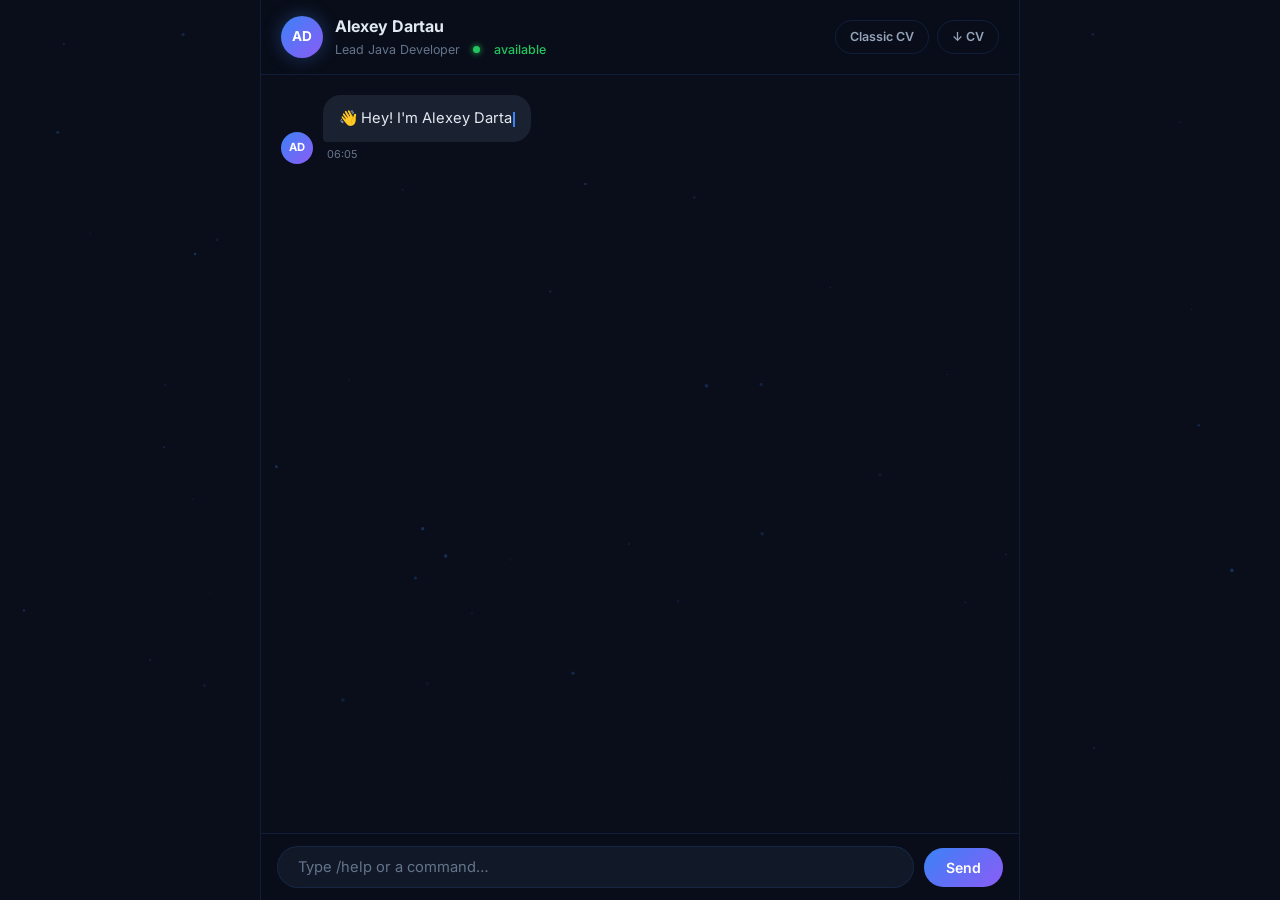
==== commit 5d6381d2: "chat type update" ====
--- a/index.html
+++ b/index.html
@@ -1,1187 +1,780 @@
 <!DOCTYPE html>
-<html lang="en" data-theme="dark">
+<html lang="en">
 <head>
-    <meta charset="UTF-8" />
-    <meta name="viewport" content="width=device-width, initial-scale=1.0" />
-    <title>Alexey Dartau | Lead Java Developer</title>
-    <link href="https://fonts.googleapis.com/css2?family=Inter:wght@300;400;600;700;900&family=JetBrains+Mono:wght@400;700&display=swap" rel="stylesheet">
-    <style>
-        *, *::before, *::after { box-sizing: border-box; margin: 0; padding: 0; }
-
-        :root {
-            --primary: #0f172a;
-            --accent: #3b82f6;
-            --accent-glow: rgba(59, 130, 246, 0.4);
-            --text-main: #94a3b8;
-            --text-bright: #e2e8f0;
-            --bg: #0a0e1a;
-            --bg-card: #111827;
-            --bg-card-hover: #1e293b;
-            --border: rgba(59, 130, 246, 0.15);
-            --gradient-1: #3b82f6;
-            --gradient-2: #8b5cf6;
-            --gradient-3: #06b6d4;
-        }
-
-        [data-theme="light"] {
-            --accent-glow: rgba(59, 130, 246, 0.2);
-            --text-main: #475569;
-            --text-bright: #1e293b;
-            --bg: #f1f5f9;
-            --bg-card: #ffffff;
-            --bg-card-hover: #f8fafc;
-            --border: rgba(59, 130, 246, 0.2);
-        }
-
-        body {
-            font-family: 'Inter', sans-serif;
-            background: var(--bg);
-            color: var(--text-main);
-            line-height: 1.7;
-            overflow-x: hidden;
-            transition: background 0.6s ease, color 0.6s ease;
-        }
-
-        /* Floating nav */
-        .floating-nav {
-            position: fixed;
-            top: 20px; right: 20px;
-            z-index: 1000;
-            display: flex;
-            gap: 10px;
-        }
-        .nav-btn {
-            width: 48px; height: 48px;
-            border-radius: 50%;
-            border: 1px solid var(--border);
-            background: var(--bg-card);
-            color: var(--text-bright);
-            font-size: 1.2rem;
-            cursor: pointer;
-            display: flex; align-items: center; justify-content: center;
-            transition: all 0.3s ease;
-            position: relative; overflow: hidden;
-            text-decoration: none;
-        }
-        .nav-btn::before {
-            content: '';
-            position: absolute; inset: 0;
-            background: linear-gradient(135deg, var(--gradient-1), var(--gradient-2));
-            opacity: 0; transition: opacity 0.3s; border-radius: 50%;
-        }
-        .nav-btn:hover::before { opacity: 1; }
-        .nav-btn:hover { transform: scale(1.15); border-color: transparent; box-shadow: 0 0 25px var(--accent-glow); }
-        .nav-btn span { position: relative; z-index: 1; }
-
-        /* Particle canvas */
-        #particles-canvas {
-            position: fixed; top: 0; left: 0;
-            width: 100%; height: 100%;
-            z-index: 0; pointer-events: none;
-        }
-
-        /* Hero */
-        .hero {
-            position: relative;
-            min-height: 100vh;
-            display: flex; align-items: center; justify-content: center; flex-direction: column;
-            text-align: center; padding: 2rem; z-index: 1;
-        }
-        .hero-name {
-            font-size: clamp(3rem, 8vw, 6rem);
-            font-weight: 900; letter-spacing: -3px;
-            background: linear-gradient(135deg, var(--gradient-1), var(--gradient-2), var(--gradient-3));
-            background-size: 200% 200%;
-            -webkit-background-clip: text; -webkit-text-fill-color: transparent; background-clip: text;
-            animation: gradientShift 4s ease infinite; line-height: 1.1;
-        }
-        @keyframes gradientShift {
-            0%, 100% { background-position: 0% 50%; }
-            50% { background-position: 100% 50%; }
-        }
-        .hero-title {
-            font-size: clamp(1rem, 2.5vw, 1.4rem);
-            color: var(--text-main); margin-top: 1rem; font-weight: 300;
-            opacity: 0; animation: fadeUp 1s ease 0.5s forwards;
-        }
-        .hero-title .typed-cursor {
-            display: inline-block; width: 3px; height: 1.2em;
-            background: var(--accent); margin-left: 4px;
-            vertical-align: text-bottom; animation: blink 1s step-end infinite;
-        }
-        @keyframes blink { 50% { opacity: 0; } }
-        @keyframes fadeUp {
-            from { opacity: 0; transform: translateY(20px); }
-            to   { opacity: 1; transform: translateY(0); }
-        }
-        .hero-meta {
-            margin-top: 0.8rem;
-            font-size: 0.9rem; color: var(--text-main);
-            display: flex; align-items: center; gap: 0.8rem; flex-wrap: wrap; justify-content: center;
-            opacity: 0; animation: fadeUp 1s ease 0.8s forwards;
-        }
-        .hero-meta a { color: var(--accent); text-decoration: none; font-weight: 600; }
-        .hero-meta a:hover { text-decoration: underline; }
-        .hero-cta {
-            margin-top: 2rem; display: flex; gap: 1rem; flex-wrap: wrap; justify-content: center;
-            opacity: 0; animation: fadeUp 1s ease 1s forwards;
-        }
-        .cta-btn {
-            display: inline-block; padding: 0.9rem 2.2rem;
-            border-radius: 50px; border: 2px solid var(--accent);
-            background: transparent; color: var(--text-bright);
-            font-family: 'Inter', sans-serif; font-size: 1rem; font-weight: 600;
-            text-decoration: none; cursor: pointer;
-            transition: all 0.3s ease; position: relative; overflow: hidden;
-        }
-        .cta-btn::before {
-            content: ''; position: absolute; inset: 0;
-            background: linear-gradient(135deg, var(--gradient-1), var(--gradient-2));
-            opacity: 0; transition: opacity 0.3s;
-        }
-        .cta-btn:hover::before { opacity: 1; }
-        .cta-btn:hover { border-color: transparent; transform: scale(1.08); box-shadow: 0 5px 30px var(--accent-glow); color: white; }
-        .cta-btn span { position: relative; z-index: 1; }
-        .cta-btn small { opacity: 0.7; font-size: 0.75em; margin-left: 4px; }
-        .cta-btn.secondary { border-color: var(--border); }
-
-        .scroll-indicator {
-            position: absolute; bottom: 40px;
-            display: flex; flex-direction: column; align-items: center; gap: 8px;
-            opacity: 0; animation: fadeUp 1s ease 1.5s forwards;
-        }
-        .scroll-indicator span {
-            font-size: 0.75rem; text-transform: uppercase; letter-spacing: 3px; color: var(--text-main);
-        }
-        .scroll-arrow {
-            width: 24px; height: 24px;
-            border-right: 2px solid var(--accent); border-bottom: 2px solid var(--accent);
-            transform: rotate(45deg); animation: scrollBounce 2s ease infinite;
-        }
-        @keyframes scrollBounce {
-            0%, 100% { transform: rotate(45deg) translate(0, 0); opacity: 0.3; }
-            50%       { transform: rotate(45deg) translate(5px, 5px); opacity: 1; }
-        }
-
-        /* Stats bar */
-        .stats-bar {
-            display: grid; grid-template-columns: repeat(auto-fit, minmax(200px, 1fr));
-            gap: 1.5rem; max-width: 900px;
-            margin: -4rem auto 4rem; padding: 0 2rem;
-            position: relative; z-index: 2;
-        }
-        .stat-card {
-            background: var(--bg-card); border: 1px solid var(--border);
-            border-radius: 16px; padding: 2rem; text-align: center;
-            transition: all 0.4s cubic-bezier(0.175, 0.885, 0.32, 1.275);
-            position: relative; overflow: hidden;
-        }
-        .stat-card::after {
-            content: ''; position: absolute; inset: 0;
-            background: radial-gradient(circle at var(--mouse-x, 50%) var(--mouse-y, 50%), var(--accent-glow) 0%, transparent 60%);
-            opacity: 0; transition: opacity 0.3s;
-        }
-        .stat-card:hover::after { opacity: 1; }
-        .stat-card:hover { transform: translateY(-8px) scale(1.02); border-color: var(--accent); box-shadow: 0 20px 40px rgba(0,0,0,0.3); }
-        .stat-number {
-            font-size: 2.5rem; font-weight: 900;
-            background: linear-gradient(135deg, var(--gradient-1), var(--gradient-2));
-            -webkit-background-clip: text; -webkit-text-fill-color: transparent; background-clip: text;
-            position: relative; z-index: 1;
-        }
-        .stat-label {
-            font-size: 0.85rem; color: var(--text-main); margin-top: 0.5rem;
-            text-transform: uppercase; letter-spacing: 2px; font-weight: 600;
-            position: relative; z-index: 1;
-        }
-
-        /* Sections */
-        .content { max-width: 900px; margin: 0 auto; padding: 0 2rem 6rem; position: relative; z-index: 2; }
-        .section {
-            margin-bottom: 4rem; opacity: 0; transform: translateY(40px);
-            transition: all 0.8s cubic-bezier(0.16, 1, 0.3, 1);
-        }
-        .section.visible { opacity: 1; transform: translateY(0); }
-        .section-title {
-            font-size: 2rem; font-weight: 700; color: var(--text-bright);
-            margin-bottom: 2rem; display: flex; align-items: center; gap: 1rem;
-        }
-        .section-title::before {
-            content: ''; width: 40px; height: 3px; flex-shrink: 0;
-            background: linear-gradient(90deg, var(--gradient-1), var(--gradient-2)); border-radius: 2px;
-        }
-        .section-text { font-size: 1.1rem; line-height: 1.9; max-width: 700px; }
-        .section-text a { color: var(--accent); text-decoration: none; font-weight: 600; }
-        .section-text a:hover { text-decoration: underline; }
-
-        /* Skills */
-        .skills-grid { display: flex; flex-wrap: wrap; gap: 12px; }
-        .skill-tag {
-            padding: 0.6rem 1.4rem; border-radius: 50px; font-size: 0.9rem; font-weight: 600;
-            border: 1px solid var(--border); background: var(--bg-card); color: var(--text-bright);
-            cursor: pointer; transition: all 0.3s ease; position: relative; overflow: hidden; user-select: none;
-        }
-        .skill-tag::before {
-            content: ''; position: absolute; inset: 0;
-            background: linear-gradient(135deg, var(--gradient-1), var(--gradient-2));
-            opacity: 0; transition: opacity 0.3s; border-radius: 50px;
-        }
-        .skill-tag:hover::before { opacity: 1; }
-        .skill-tag:hover { transform: scale(1.1); border-color: transparent; box-shadow: 0 5px 20px var(--accent-glow); color: white; }
-        .skill-tag span { position: relative; z-index: 1; }
-        .skill-tag.clicked { animation: tagPop 0.6s ease; }
-        @keyframes tagPop {
-            0% { transform: scale(1); } 30% { transform: scale(1.3); }
-            60% { transform: scale(0.95); } 100% { transform: scale(1.1); }
-        }
-
-        /* Experience cards */
-        .exp-card {
-            background: var(--bg-card); border: 1px solid var(--border);
-            border-radius: 16px; padding: 2rem; margin-bottom: 1.5rem;
-            transition: all 0.4s ease; position: relative; overflow: hidden;
-        }
-        .exp-card::before {
-            content: ''; position: absolute; top: 0; left: 0;
-            width: 4px; height: 100%;
-            background: linear-gradient(180deg, var(--gradient-1), var(--gradient-2));
-            transform: scaleY(0); transform-origin: top; transition: transform 0.5s ease;
-        }
-        .exp-card:hover::before { transform: scaleY(1); }
-        .exp-card:hover { border-color: var(--accent); transform: translateX(8px); box-shadow: 0 10px 40px rgba(0,0,0,0.2); }
-        .exp-role { font-size: 1.3rem; font-weight: 700; color: var(--text-bright); }
-        .exp-company { color: var(--accent); font-weight: 600; font-size: 0.95rem; margin-top: 0.3rem; }
-        .exp-subtitle { color: var(--text-main); font-size: 0.9rem; margin-top: 0.2rem; font-style: italic; }
-        .exp-details { margin-top: 1rem; max-height: 0; overflow: hidden; transition: max-height 0.5s cubic-bezier(0.16, 1, 0.3, 1); }
-        .exp-card.open .exp-details { max-height: 500px; }
-        .exp-toggle {
-            display: inline-flex; align-items: center; gap: 6px;
-            margin-top: 1rem; font-size: 0.85rem; color: var(--accent);
-            font-weight: 600; cursor: pointer; user-select: none;
-        }
-        .exp-toggle-arrow { display: inline-block; transition: transform 0.3s ease; }
-        .exp-card.open .exp-toggle-arrow { transform: rotate(180deg); }
-        .impact-item { padding: 0.6rem 0; border-bottom: 1px solid var(--border); font-size: 0.95rem; }
-        .impact-item:last-child { border-bottom: none; }
-        .impact-item strong { color: var(--accent); }
-
-        /* Ventures */
-        .venture-card {
-            background: var(--bg-card); border: 1px solid var(--border);
-            border-radius: 16px; padding: 2rem;
-            display: flex; align-items: center; gap: 1.5rem;
-            transition: all 0.3s ease;
-        }
-        .venture-card:hover { border-color: var(--accent); box-shadow: 0 10px 30px rgba(0,0,0,0.2); }
-        .venture-icon {
-            font-size: 1.8rem; width: 56px; height: 56px;
-            display: flex; align-items: center; justify-content: center;
-            background: linear-gradient(135deg, var(--gradient-1), var(--gradient-2));
-            border-radius: 14px; flex-shrink: 0;
-        }
-        .venture-name { font-size: 1.2rem; font-weight: 700; color: var(--text-bright); }
-        .venture-desc { color: var(--text-main); font-size: 0.95rem; margin-top: 0.3rem; }
-        .venture-link {
-            display: inline-flex; align-items: center; gap: 4px;
-            margin-top: 0.6rem; color: var(--accent); text-decoration: none;
-            font-weight: 600; font-size: 0.9rem;
-            border-bottom: 1px solid transparent; transition: border-color 0.2s ease;
-        }
-        .venture-link:hover { border-bottom-color: var(--accent); }
-
-        /* Fun zone */
-        .fun-zone {
-            background: var(--bg-card); border: 1px solid var(--border);
-            border-radius: 16px; padding: 2.5rem; text-align: center;
-        }
-        .fun-zone h3 { font-size: 1.5rem; color: var(--text-bright); margin-bottom: 1.5rem; }
-        .fun-buttons { display: flex; flex-wrap: wrap; gap: 12px; justify-content: center; }
-        .fun-btn {
-            padding: 0.8rem 1.8rem; border-radius: 50px;
-            border: 2px solid var(--accent); background: transparent; color: var(--text-bright);
-            font-family: 'Inter', sans-serif; font-size: 0.95rem; font-weight: 600;
-            cursor: pointer; transition: all 0.3s ease; position: relative; overflow: hidden;
-        }
-        .fun-btn::before {
-            content: ''; position: absolute; inset: 0;
-            background: linear-gradient(135deg, var(--gradient-1), var(--gradient-2), var(--gradient-3));
-            opacity: 0; transition: opacity 0.3s;
-        }
-        .fun-btn:hover::before { opacity: 1; }
-        .fun-btn:hover { border-color: transparent; transform: scale(1.08); box-shadow: 0 5px 30px var(--accent-glow); color: white; }
-        .fun-btn:active { transform: scale(0.95); }
-        .fun-btn span { position: relative; z-index: 1; }
-
-        /* Playground toggle */
-        .playground-toggle-btn {
-            display: inline-flex; align-items: center; gap: 8px;
-            padding: 0.4rem 1.2rem; border-radius: 50px;
-            border: 1px solid var(--border); background: transparent;
-            color: var(--accent); font-family: 'Inter', sans-serif;
-            font-size: 0.85rem; font-weight: 600; cursor: pointer;
-            transition: all 0.3s ease; margin-left: auto;
-        }
-        .playground-toggle-btn:hover { border-color: var(--accent); background: var(--bg-card); }
-        .playground-toggle-arrow { display: inline-block; transition: transform 0.3s ease; font-size: 0.75rem; }
-        .playground-toggle-btn.open .playground-toggle-arrow { transform: rotate(180deg); }
-        .playground-content { max-height: 0; overflow: hidden; transition: max-height 0.6s cubic-bezier(0.16, 1, 0.3, 1); }
-        .playground-content.open { max-height: 800px; }
-
-        /* Terminal */
-        .terminal-overlay {
-            position: fixed; inset: 0; background: rgba(0,0,0,0.8);
-            backdrop-filter: blur(10px); z-index: 10000;
-            display: flex; align-items: center; justify-content: center;
-            opacity: 0; pointer-events: none; transition: opacity 0.3s ease;
-        }
-        .terminal-overlay.open { opacity: 1; pointer-events: all; }
-        .terminal {
-            width: 600px; max-width: 90vw; background: #1a1b26;
-            border-radius: 12px; overflow: hidden;
-            box-shadow: 0 25px 60px rgba(0,0,0,0.5);
-            transform: scale(0.9) translateY(20px);
-            transition: transform 0.4s cubic-bezier(0.16, 1, 0.3, 1);
-        }
-        .terminal-overlay.open .terminal { transform: scale(1) translateY(0); }
-        .terminal-bar { background: #24283b; padding: 12px 16px; display: flex; align-items: center; gap: 8px; }
-        .terminal-dot { width: 12px; height: 12px; border-radius: 50%; }
-        .terminal-dot.red { background: #f7768e; }
-        .terminal-dot.yellow { background: #e0af68; }
-        .terminal-dot.green { background: #9ece6a; }
-        .terminal-title { flex: 1; text-align: center; font-family: 'JetBrains Mono', monospace; font-size: 0.8rem; color: #565f89; }
-        .terminal-body {
-            padding: 1.5rem; font-family: 'JetBrains Mono', monospace;
-            font-size: 0.85rem; color: #a9b1d6; max-height: 400px; overflow-y: auto;
-        }
-        .terminal-body .line { margin-bottom: 0.5rem; }
-        .terminal-body .prompt { color: #9ece6a; }
-        .terminal-body .accent { color: #7aa2f7; }
-        .terminal-body .warn { color: #e0af68; }
-        .terminal-input-line { display: flex; align-items: center; gap: 8px; margin-top: 0.5rem; }
-        .terminal-input {
-            background: transparent; border: none; outline: none;
-            color: #a9b1d6; font-family: 'JetBrains Mono', monospace;
-            font-size: 0.85rem; flex: 1; caret-color: #7aa2f7;
-        }
-
-        /* Canvases */
-        #confetti-canvas { position: fixed; top: 0; left: 0; width: 100%; height: 100%; z-index: 9999; pointer-events: none; }
-
-        /* Ripple */
-        .ripple {
-            position: fixed; border-radius: 50%;
-            background: radial-gradient(circle, var(--accent-glow) 0%, transparent 70%);
-            pointer-events: none; z-index: 9998;
-            animation: rippleAnim 0.6s ease-out forwards;
-        }
-        @keyframes rippleAnim {
-            from { width: 0; height: 0; opacity: 1; }
-            to   { width: 200px; height: 200px; opacity: 0; }
-        }
-
-        /* Gravity */
-        .gravity-zone {
-            width: 100%; height: 300px; border: 1px solid var(--border);
-            border-radius: 16px; background: var(--bg-card);
-            position: relative; overflow: hidden; margin-top: 1.5rem; cursor: crosshair;
-        }
-        .gravity-ball { position: absolute; border-radius: 50%; }
-
-        /* Education */
-        .edu-card {
-            background: var(--bg-card); border: 1px solid var(--border);
-            border-radius: 16px; padding: 2rem; transition: all 0.3s ease;
-        }
-        .edu-card:hover { border-color: var(--accent); box-shadow: 0 10px 30px rgba(0,0,0,0.2); }
-        .edu-degree { font-size: 1.2rem; font-weight: 700; color: var(--text-bright); }
-        .edu-school { color: var(--accent); margin-top: 0.5rem; }
-
-        /* Footer */
-        footer {
-            text-align: center; padding: 3rem 2rem;
-            position: relative; z-index: 2;
-            color: var(--text-main); font-size: 0.85rem;
-        }
-        footer a { color: var(--accent); text-decoration: none; font-weight: 600; }
-        footer a:hover { text-decoration: underline; }
-
-        /* Toast */
-        .toast {
-            position: fixed; bottom: 30px; left: 50%;
-            transform: translateX(-50%) translateY(100px);
-            background: var(--bg-card); border: 1px solid var(--accent);
-            color: var(--text-bright); padding: 1rem 2rem;
-            border-radius: 50px; font-size: 0.9rem; font-weight: 600;
-            z-index: 10001; transition: transform 0.4s cubic-bezier(0.16, 1, 0.3, 1);
-            box-shadow: 0 10px 40px rgba(0,0,0,0.3); pointer-events: none;
-        }
-        .toast.show { transform: translateX(-50%) translateY(0); }
-
-        /* Geo greeting */
-        .geo-greeting {
-            font-size: 1rem; font-weight: 600; color: var(--text-bright);
-            background: var(--bg-card); border: 1px solid var(--border);
-            padding: 0.6rem 1.6rem; border-radius: 50px; margin-bottom: 1.5rem;
-            opacity: 0; transform: translateY(-10px);
-            transition: all 0.6s cubic-bezier(0.16, 1, 0.3, 1); display: none;
-        }
-        .geo-greeting.visible { opacity: 1; transform: translateY(0); display: inline-block; }
-
-        /* ===== MOBILE ===== */
-        @media (max-width: 768px) {
-            .hero { padding: 2rem 1.5rem; min-height: 100svh; }
-            .hero-name { font-size: clamp(2.2rem, 10vw, 3.5rem); letter-spacing: -1px; }
-            .hero-title { font-size: 1rem; }
-            .hero-meta { font-size: 0.8rem; gap: 0.5rem; }
-            .geo-greeting { font-size: 0.85rem; padding: 0.5rem 1.2rem; margin-bottom: 1rem; }
-            .stats-bar { grid-template-columns: repeat(2, 1fr); gap: 1rem; margin: -2rem auto 2rem; padding: 0 1rem; }
-            .stat-card { padding: 1.2rem; border-radius: 12px; }
-            .stat-number { font-size: 2rem; }
-            .stat-label { font-size: 0.7rem; letter-spacing: 1px; }
-            .content { padding: 0 1rem 4rem; }
-            .section { margin-bottom: 3rem; }
-            .section-title { font-size: 1.5rem; gap: 0.7rem; margin-bottom: 1.5rem; }
-            .section-title::before { width: 25px; }
-            .section-text { font-size: 1rem; line-height: 1.8; }
-            .skills-grid { gap: 8px; }
-            .skill-tag { padding: 0.5rem 1rem; font-size: 0.8rem; }
-            .exp-card { padding: 1.5rem; border-radius: 12px; margin-bottom: 1rem; }
-            .exp-card:hover { transform: none; }
-            .exp-role { font-size: 1.1rem; }
-            .exp-company { font-size: 0.85rem; }
-            .fun-zone { padding: 1.5rem; }
-            .fun-zone h3 { font-size: 1.2rem; margin-bottom: 1rem; }
-            .fun-buttons { gap: 8px; }
-            .fun-btn { padding: 0.6rem 1.2rem; font-size: 0.85rem; }
-            .fun-btn:hover { transform: none; }
-            .fun-btn:active { transform: scale(0.95); background: var(--accent); border-color: var(--accent); }
-            .gravity-zone { height: 220px; }
-            .terminal { max-width: 95vw; }
-            .terminal-body { font-size: 0.75rem; padding: 1rem; max-height: 300px; }
-            .terminal-input { font-size: 0.8rem; }
-            .edu-card { padding: 1.5rem; }
-            .venture-card { flex-direction: column; align-items: flex-start; gap: 1rem; }
-            .floating-nav { top: 12px; right: 12px; gap: 8px; }
-            .nav-btn { width: 42px; height: 42px; font-size: 1rem; }
-            .cta-btn { padding: 0.75rem 1.8rem; font-size: 0.9rem; }
-            .scroll-indicator { bottom: 24px; }
-            .toast { font-size: 0.8rem; padding: 0.8rem 1.4rem; }
-            footer { padding: 2rem 1rem; font-size: 0.8rem; }
-        }
-
-        @media (max-width: 420px) {
-            .hero { padding: 1.5rem 1rem; }
-            .hero-name { font-size: 2rem; letter-spacing: -0.5px; }
-            .hero-title { font-size: 0.9rem; margin-top: 0.7rem; }
-            .geo-greeting { font-size: 0.75rem; padding: 0.4rem 1rem; }
-            .stats-bar { grid-template-columns: repeat(2, 1fr); gap: 0.6rem; padding: 0 0.75rem; margin: -1.5rem auto 1.5rem; }
-            .stat-card { padding: 1rem 0.5rem; }
-            .stat-number { font-size: 1.6rem; }
-            .stat-label { font-size: 0.6rem; letter-spacing: 0.5px; }
-            .content { padding: 0 0.75rem 3rem; }
-            .section { margin-bottom: 2rem; }
-            .section-title { font-size: 1.25rem; gap: 0.5rem; margin-bottom: 1rem; }
-            .section-title::before { width: 20px; height: 2px; }
-            .section-text { font-size: 0.9rem; }
-            .skills-grid { gap: 6px; }
-            .skill-tag { padding: 0.4rem 0.8rem; font-size: 0.75rem; }
-            .exp-card { padding: 1.2rem; }
-            .exp-role { font-size: 1rem; }
-            .exp-company { font-size: 0.8rem; }
-            .exp-subtitle { font-size: 0.8rem; }
-            .exp-toggle { font-size: 0.8rem; }
-            .impact-item { font-size: 0.85rem; }
-            .fun-zone { padding: 1.2rem; }
-            .fun-zone h3 { font-size: 1.1rem; }
-            .fun-buttons { gap: 6px; }
-            .fun-btn { padding: 0.5rem 1rem; font-size: 0.8rem; border-width: 1.5px; }
-            .gravity-zone { height: 180px; }
-            .terminal-body { font-size: 0.7rem; padding: 0.8rem; max-height: 250px; }
-            .terminal-input { font-size: 0.75rem; }
-            .terminal-bar { padding: 10px 12px; }
-            .terminal-dot { width: 10px; height: 10px; }
-            .floating-nav { top: 8px; right: 8px; gap: 6px; }
-            .nav-btn { width: 38px; height: 38px; font-size: 0.9rem; }
-            .cta-btn { padding: 0.65rem 1.5rem; font-size: 0.85rem; }
-            .cta-btn small { display: block; font-size: 0.65em; margin-left: 0; margin-top: 2px; }
-            .toast { font-size: 0.75rem; padding: 0.7rem 1.2rem; bottom: 16px; }
-        }
-
-        @media (hover: none) {
-            .skill-tag:active::before { opacity: 1; }
-            .skill-tag:active { transform: scale(1.05); border-color: transparent; color: white; }
-            .exp-card:active { border-color: var(--accent); }
-            .exp-card:active::before { transform: scaleY(1); }
-            .stat-card:active { transform: translateY(-4px); border-color: var(--accent); }
-            .nav-btn:active::before { opacity: 1; }
-            .nav-btn:active { transform: scale(1.1); border-color: transparent; }
-            .fun-btn:active::before { opacity: 1; }
-            .fun-btn:active { border-color: transparent; color: white; }
-            .cta-btn:active::before { opacity: 1; }
-            .cta-btn:active { border-color: transparent; color: white; }
-        }
-
-        @supports (padding: env(safe-area-inset-bottom)) {
-            footer { padding-bottom: calc(2rem + env(safe-area-inset-bottom)); }
-            .toast { bottom: calc(20px + env(safe-area-inset-bottom)); }
-            .floating-nav { top: calc(12px + env(safe-area-inset-top)); right: calc(12px + env(safe-area-inset-right)); }
-        }
-
-        @media (max-height: 500px) and (orientation: landscape) {
-            .hero { min-height: auto; padding: 3rem 2rem; }
-            .scroll-indicator { display: none; }
-            .stats-bar { margin-top: 2rem; }
-        }
-    </style>
+<meta charset="UTF-8"/>
+<meta name="viewport" content="width=device-width,initial-scale=1.0"/>
+<title>Alexey Dartau • Interactive CV</title>
+<link href="https://fonts.googleapis.com/css2?family=Inter:wght@300;400;500;600;700;900&family=JetBrains+Mono:wght@400;700&display=swap" rel="stylesheet">
+<style>
+*,*::before,*::after{box-sizing:border-box;margin:0;padding:0}
+:root{
+  --bg:#0a0e1a;--surf:#111827;--surf2:#1a2232;
+  --border:rgba(59,130,246,0.15);
+  --ac:#3b82f6;--ac2:#8b5cf6;--ac3:#06b6d4;
+  --text:#94a3b8;--bright:#e2e8f0;--dim:#64748b;
+  --green:#22c55e;
+  --grad:linear-gradient(135deg,#3b82f6,#8b5cf6);
+}
+html,body{height:100%;overflow:hidden}
+body{font-family:'Inter',sans-serif;background:var(--bg);color:var(--text);line-height:1.6}
+#pc,#cc{position:fixed;inset:0;width:100%;height:100%;pointer-events:none}
+#pc{z-index:0}
+#cc{z-index:9999}
+
+/* LAYOUT */
+.wrap{position:fixed;inset:0;z-index:1;display:flex;justify-content:center}
+.panel{width:100%;max-width:760px;height:100%;display:flex;flex-direction:column;border-left:1px solid var(--border);border-right:1px solid var(--border)}
+
+/* HEADER */
+.head{display:flex;align-items:center;gap:12px;padding:14px 20px;background:rgba(10,14,26,0.95);backdrop-filter:blur(20px);border-bottom:1px solid var(--border);flex-shrink:0}
+.av{width:42px;height:42px;border-radius:50%;background:var(--grad);display:flex;align-items:center;justify-content:center;font-weight:700;font-size:.85rem;color:#fff;flex-shrink:0;box-shadow:0 0 18px rgba(59,130,246,.35)}
+.head-info{flex:1;min-width:0}
+.head-name{font-weight:700;font-size:1rem;color:var(--bright);white-space:nowrap;overflow:hidden;text-overflow:ellipsis}
+.head-sub{font-size:.78rem;color:var(--dim);display:flex;align-items:center;gap:5px}
+.dot{display:inline-block;width:7px;height:7px;border-radius:50%;background:var(--green);box-shadow:0 0 6px var(--green);flex-shrink:0}
+.status{color:var(--green);font-weight:500}
+.head-acts{display:flex;gap:8px;flex-shrink:0}
+.head-btn{padding:6px 14px;border-radius:20px;font-size:.78rem;font-weight:600;text-decoration:none;border:1px solid var(--border);color:var(--text);transition:all .2s;white-space:nowrap}
+.head-btn:hover{border-color:var(--ac);color:var(--bright);background:rgba(59,130,246,.1)}
+
+/* MESSAGES */
+.messages{flex:1;overflow-y:auto;padding:20px;display:flex;flex-direction:column;gap:16px}
+.messages::-webkit-scrollbar{width:5px}
+.messages::-webkit-scrollbar-track{background:transparent}
+.messages::-webkit-scrollbar-thumb{background:rgba(255,255,255,.1);border-radius:3px}
+
+/* MESSAGE GROUPS */
+.msg-group{display:flex;gap:10px;animation:msgIn .25s ease forwards}
+@keyframes msgIn{from{opacity:0;transform:translateY(8px)}to{opacity:1;transform:translateY(0)}}
+.msg-group.user{flex-direction:row-reverse}
+.msg-av{width:32px;height:32px;border-radius:50%;background:var(--grad);display:flex;align-items:center;justify-content:center;font-weight:700;font-size:.7rem;color:#fff;flex-shrink:0;align-self:flex-end}
+.msg-body{display:flex;flex-direction:column;gap:4px;max-width:calc(100% - 48px)}
+.msg-group.user .msg-body{align-items:flex-end}
+.msg-bubble{background:var(--surf2);border-radius:18px 18px 18px 4px;padding:12px 16px;color:var(--bright);font-size:.92rem;word-break:break-word}
+.msg-group.user .msg-bubble{background:var(--grad);border-radius:18px 18px 4px 18px;color:#fff}
+.msg-time{font-size:.68rem;color:var(--dim);padding:0 4px}
+
+/* CONTENT BLOCKS */
+.msg-p{margin:0}
+.msg-p+.msg-p,.msg-p.stacked{margin-top:8px}
+
+.msg-list{list-style:none;margin-top:10px;display:flex;flex-direction:column;gap:4px}
+.msg-list li{display:flex;gap:8px;font-size:.88rem;color:var(--bright);padding:2px 0}
+.msg-list li::before{content:'▸';color:var(--ac);flex-shrink:0}
+
+.msg-card{background:rgba(59,130,246,.05);border:1px solid var(--border);border-radius:10px;padding:10px 14px;margin-top:8px;position:relative;overflow:hidden}
+.msg-card::before{content:'';position:absolute;left:0;top:0;bottom:0;width:3px;background:var(--grad)}
+.mcard-role{font-weight:700;color:var(--bright);font-size:.9rem}
+.mcard-co{color:var(--ac);font-size:.82rem;margin-top:2px;font-weight:500}
+.mcard-period{color:var(--dim);font-size:.76rem;margin-top:1px}
+.mcard-detail{color:var(--text);font-size:.83rem;margin-top:6px;line-height:1.5}
+
+.msg-skill-sec{margin-top:8px}
+.msg-skill-label{font-size:.72rem;text-transform:uppercase;letter-spacing:1.5px;color:var(--dim);font-weight:600;margin-bottom:5px}
+.msg-tags{display:flex;flex-wrap:wrap;gap:5px}
+.msg-tag{padding:3px 11px;border-radius:20px;background:rgba(59,130,246,.12);border:1px solid rgba(59,130,246,.25);color:var(--ac);font-size:.8rem;font-weight:500}
+
+.msg-stats{display:grid;grid-template-columns:repeat(3,1fr);gap:8px;margin-top:10px}
+.msg-stat{background:rgba(59,130,246,.07);border:1px solid var(--border);border-radius:10px;padding:10px 8px;text-align:center}
+.mstat-num{font-size:1.35rem;font-weight:900;background:var(--grad);-webkit-background-clip:text;-webkit-text-fill-color:transparent;background-clip:text}
+.mstat-label{font-size:.66rem;color:var(--dim);text-transform:uppercase;letter-spacing:1px;margin-top:2px}
+
+.msg-link-btn{display:inline-flex;align-items:center;gap:5px;margin-top:10px;padding:7px 16px;border-radius:20px;background:var(--grad);color:#fff;font-size:.83rem;font-weight:600;text-decoration:none;transition:transform .2s,box-shadow .2s}
+.msg-link-btn:hover{transform:translateY(-2px);box-shadow:0 5px 18px rgba(59,130,246,.35)}
+
+.msg-dl-wrap{display:flex;flex-wrap:wrap;gap:7px;margin-top:10px}
+.msg-dl-btn{padding:7px 14px;border-radius:20px;background:var(--surf);border:1px solid var(--border);color:var(--bright);font-size:.82rem;font-weight:600;text-decoration:none;transition:all .2s}
+.msg-dl-btn:hover{border-color:var(--ac);background:rgba(59,130,246,.1)}
+
+.msg-fun-wrap{display:flex;flex-wrap:wrap;gap:7px;margin-top:10px}
+.msg-fun-btn{padding:7px 14px;border-radius:20px;background:var(--surf);border:1px solid var(--border);color:var(--bright);font-family:'Inter',sans-serif;font-size:.82rem;font-weight:600;cursor:pointer;transition:all .2s}
+.msg-fun-btn:hover{border-color:var(--ac);background:rgba(59,130,246,.1);transform:translateY(-2px)}
+
+/* TYPING CURSOR */
+.tcursor{display:inline-block;width:2px;height:1em;background:var(--ac);margin-left:1px;vertical-align:text-bottom;animation:cblink .8s step-end infinite}
+@keyframes cblink{50%{opacity:0}}
+
+/* TYPING INDICATOR */
+.typing-ind{display:flex;gap:4px;align-items:center;padding:4px 2px}
+.td{width:7px;height:7px;border-radius:50%;background:var(--dim);animation:tbounce 1.2s ease infinite}
+.td:nth-child(2){animation-delay:.2s}
+.td:nth-child(3){animation-delay:.4s}
+@keyframes tbounce{0%,60%,100%{transform:translateY(0);opacity:.4}30%{transform:translateY(-5px);opacity:1}}
+
+/* SUGGESTION CHIPS */
+.ichips{display:flex;flex-wrap:wrap;gap:7px;margin-top:8px;padding-left:42px}
+.ichip{padding:6px 14px;border-radius:20px;background:var(--surf);border:1px solid var(--border);color:var(--ac);font-size:.82rem;font-weight:600;font-family:'JetBrains Mono',monospace;cursor:pointer;transition:all .2s;opacity:0;animation:chipIn .3s cubic-bezier(.16,1,.3,1) forwards}
+.ichip:hover{border-color:var(--ac);background:rgba(59,130,246,.1);transform:translateY(-2px)}
+@keyframes chipIn{from{opacity:0;transform:scale(.85) translateY(4px)}to{opacity:1;transform:scale(1) translateY(0)}}
+
+/* BLOCK ANIMATIONS */
+@keyframes fadeUp{from{opacity:0;transform:translateY(7px)}to{opacity:1;transform:translateY(0)}}
+@keyframes fadeIn{from{opacity:0;transform:scale(.9)}to{opacity:1;transform:scale(1)}}
+.fade-up{opacity:0;animation:fadeUp .35s cubic-bezier(.16,1,.3,1) forwards}
+.fade-in{opacity:0;animation:fadeIn .3s ease forwards}
+
+/* FOOTER */
+.foot{flex-shrink:0;border-top:1px solid var(--border);background:rgba(10,14,26,.95);backdrop-filter:blur(20px);padding:12px 16px}
+.input-row{display:flex;gap:10px;align-items:center}
+#inp{flex:1;background:var(--surf);border:1px solid var(--border);border-radius:24px;padding:11px 20px;color:var(--bright);font-family:'Inter',sans-serif;font-size:.92rem;outline:none;transition:border-color .2s}
+#inp:focus{border-color:var(--ac)}
+#inp::placeholder{color:var(--dim)}
+#inp:disabled{opacity:.6;cursor:not-allowed}
+#snd{padding:11px 22px;border-radius:24px;background:var(--grad);border:none;color:#fff;font-family:'Inter',sans-serif;font-size:.88rem;font-weight:600;cursor:pointer;transition:all .2s;flex-shrink:0}
+#snd:hover{transform:scale(1.05);box-shadow:0 4px 18px rgba(59,130,246,.4)}
+#snd:disabled{opacity:.6;cursor:not-allowed;transform:none;box-shadow:none}
+
+/* TOAST */
+.toast{position:fixed;bottom:80px;left:50%;transform:translateX(-50%) translateY(12px);background:var(--surf);border:1px solid var(--ac);color:var(--bright);padding:9px 20px;border-radius:24px;font-size:.84rem;font-weight:600;z-index:10001;opacity:0;transition:all .35s cubic-bezier(.16,1,.3,1);pointer-events:none;white-space:nowrap}
+.toast.show{opacity:1;transform:translateX(-50%) translateY(0)}
+
+/* RIPPLE */
+.ripple{position:fixed;border-radius:50%;background:radial-gradient(circle,rgba(59,130,246,.2) 0%,transparent 70%);pointer-events:none;z-index:9998;transform:translate(-50%,-50%);animation:rippleA .6s ease-out forwards}
+@keyframes rippleA{from{width:0;height:0;opacity:1}to{width:180px;height:180px;opacity:0}}
+
+/* MOBILE */
+@media(max-width:600px){
+  .panel{border:none}
+  .head{padding:12px 14px}
+  .av{width:36px;height:36px;font-size:.78rem}
+  .head-name{font-size:.9rem}
+  .head-btn.hide-sm{display:none}
+  .messages{padding:14px;gap:12px}
+  .msg-bubble{font-size:.88rem;padding:10px 14px}
+  .ichips{padding-left:0}
+  .foot{padding:10px 12px}
+  #inp{padding:10px 16px;font-size:.88rem}
+  #snd{padding:10px 16px;font-size:.84rem}
+  .msg-stats{gap:6px}
+  .mstat-num{font-size:1.15rem}
+}
+@supports(padding:env(safe-area-inset-bottom)){
+  .foot{padding-bottom:calc(12px + env(safe-area-inset-bottom))}
+}
+</style>
 </head>
 <body>
-
-<canvas id="particles-canvas"></canvas>
-<canvas id="confetti-canvas"></canvas>
-
-<!-- Floating navigation -->
-<nav class="floating-nav">
-    <button class="nav-btn" id="themeToggle" title="Toggle theme"><span id="themeIcon">&#9789;</span></button>
-    <button class="nav-btn" id="terminalBtn" title="Open terminal (Ctrl+`)"><span>&gt;_</span></button>
-    <a class="nav-btn" href="https://linkedin.com/in/alexey-dartau-97a838121" target="_blank" rel="noopener noreferrer" title="LinkedIn"><span>in</span></a>
-</nav>
-
-<!-- Hero -->
-<section class="hero">
-    <div class="geo-greeting" id="geoGreeting"></div>
-    <h1 class="hero-name" id="heroName">Alexey Dartau</h1>
-    <div class="hero-title">
-        <span id="typedText"></span><span class="typed-cursor"></span>
-    </div>
-    <div class="hero-meta">
-        <span>&#128205; UAE &bull; Open to remote</span>
-        <span>&bull;</span>
-        <a href="https://dartau.xyz" target="_blank" rel="noopener">dartau.xyz</a>
-    </div>
-    <div class="hero-cta">
-        <a href="files/Alexey_Dartau_Remote_Global_Version.docx" class="cta-btn" id="cvDownloadBtn" download>
-            <span>Download CV <small id="cvRegionLabel"></small></span>
-        </a>
-        <a href="https://linkedin.com/in/alexey-dartau-97a838121" class="cta-btn secondary" target="_blank" rel="noopener noreferrer">
-            <span>LinkedIn</span>
-        </a>
-    </div>
-    <div class="scroll-indicator">
-        <span>Explore</span>
-        <div class="scroll-arrow"></div>
-    </div>
-</section>
-
-<!-- Stats -->
-<div class="stats-bar">
-    <div class="stat-card">
-        <div class="stat-number" data-count="11" data-suffix="+">0</div>
-        <div class="stat-label">Years Engineering</div>
-    </div>
-    <div class="stat-card">
-        <div class="stat-number" data-count="6" data-suffix="+">0</div>
-        <div class="stat-label">Companies</div>
-    </div>
-    <div class="stat-card">
-        <div class="stat-number" data-count="50" data-suffix="+">0</div>
-        <div class="stat-label">Engineers Mentored</div>
-    </div>
+<canvas id="pc"></canvas>
+<canvas id="cc"></canvas>
+
+<div class="wrap">
+  <div class="panel">
+    <header class="head">
+      <div class="av">AD</div>
+      <div class="head-info">
+        <div class="head-name">Alexey Dartau</div>
+        <div class="head-sub">Lead Java Developer &nbsp;<span class="dot"></span>&nbsp;<span class="status">available</span></div>
+      </div>
+      <div class="head-acts">
+        <a href="classic.html" class="head-btn hide-sm">Classic CV</a>
+        <a href="files/Alexey_Dartau_Remote_Global_Version.docx" download class="head-btn">&#8595; CV</a>
+      </div>
+    </header>
+    <div class="messages" id="msgs"></div>
+    <footer class="foot">
+      <div class="input-row">
+        <input type="text" id="inp" placeholder="Type /help or a command…" autocomplete="off" spellcheck="false"/>
+        <button id="snd" type="button">Send</button>
+      </div>
+    </footer>
+  </div>
 </div>
 
-<!-- Main content -->
-<div class="content">
-
-    <section class="section">
-        <h2 class="section-title">About</h2>
-        <p class="section-text">Engineer since 2015, software developer since 2018. I build backend systems for fintech, banking, and AI domains — from greenfield platforms to distributed microservices at scale. Based in the UAE, open to remote opportunities worldwide. Founder of <a href="https://dartau.xyz" target="_blank" rel="noopener">Dartau Technologies</a>, building tools and resources for developers.</p>
-    </section>
-
-    <section class="section">
-        <h2 class="section-title">Key Technologies</h2>
-        <div class="skills-grid">
-            <div class="skill-tag"><span>Java</span></div>
-            <div class="skill-tag"><span>Kotlin</span></div>
-            <div class="skill-tag"><span>Spring Boot</span></div>
-            <div class="skill-tag"><span>WebFlux</span></div>
-            <div class="skill-tag"><span>Kafka</span></div>
-            <div class="skill-tag"><span>PostgreSQL</span></div>
-            <div class="skill-tag"><span>Redis</span></div>
-            <div class="skill-tag"><span>MongoDB</span></div>
-            <div class="skill-tag"><span>Kubernetes</span></div>
-            <div class="skill-tag"><span>Docker</span></div>
-            <div class="skill-tag"><span>Camunda</span></div>
-            <div class="skill-tag"><span>RabbitMQ</span></div>
-            <div class="skill-tag"><span>Elasticsearch</span></div>
-            <div class="skill-tag"><span>Keycloak</span></div>
-        </div>
-    </section>
-
-    <section class="section">
-        <h2 class="section-title">Experience</h2>
-
-        <div class="exp-card">
-            <div class="exp-role">Senior Software Developer</div>
-            <div class="exp-company">Presight.ai &bull; 12.2024 &ndash; Present</div>
-            <div class="exp-subtitle">AI Product Backend</div>
-            <div class="exp-toggle" onclick="toggleCard(this)">
-                Show details <span class="exp-toggle-arrow">&#9660;</span>
-            </div>
-            <div class="exp-details">
-                <div class="impact-item">Building backend infrastructure for AI-powered products in a distributed, event-driven architecture.</div>
-                <div class="impact-item">Working across the full backend stack: Java, Spring Boot, Kafka, PostgreSQL, and Redis.</div>
-                <div class="impact-item">Focused on reliability, data pipeline design, and integration with AI model services.</div>
-            </div>
-        </div>
-
-        <div class="exp-card">
-            <div class="exp-role">Lead Java Developer</div>
-            <div class="exp-company">Darlean &bull; 06.2024 &ndash; 12.2024</div>
-            <div class="exp-subtitle">ERP System Development</div>
-            <div class="exp-toggle" onclick="toggleCard(this)">
-                Show details <span class="exp-toggle-arrow">&#9660;</span>
-            </div>
-            <div class="exp-details">
-                <div class="impact-item">Led a team of <strong>10 engineers</strong> through a full architectural redesign of the ERP platform.</div>
-                <div class="impact-item">Refactored core service architecture and eliminated unnecessary database calls, increasing system throughput <strong>~3x</strong> from a ~30 RPS baseline.</div>
-                <div class="impact-item">Established architectural standards, led code reviews, and drove engineering quality across the team.</div>
-            </div>
-        </div>
-
-        <div class="exp-card">
-            <div class="exp-role">Lead Java Developer</div>
-            <div class="exp-company">Online Banking BCC &bull; 03.2023 &ndash; 05.2024</div>
-            <div class="exp-subtitle">Banking Platform</div>
-            <div class="exp-toggle" onclick="toggleCard(this)">
-                Show details <span class="exp-toggle-arrow">&#9660;</span>
-            </div>
-            <div class="exp-details">
-                <div class="impact-item">Built an online banking platform from scratch using Kotlin and Spring WebFlux, leading a team of <strong>20 engineers</strong>.</div>
-                <div class="impact-item">Designed and delivered all integrations with core banking systems, bringing the platform to production-ready state.</div>
-                <div class="impact-item">Drove security architecture, authentication (Keycloak), API design, and Agile team processes end-to-end.</div>
-            </div>
-        </div>
-
-        <div class="exp-card">
-            <div class="exp-role">Senior Java Developer</div>
-            <div class="exp-company">Eurasian Bank &bull; 07.2022 &ndash; 03.2023</div>
-            <div class="exp-subtitle">Credit Conveyor Microservices</div>
-            <div class="exp-toggle" onclick="toggleCard(this)">
-                Show details <span class="exp-toggle-arrow">&#9660;</span>
-            </div>
-            <div class="exp-details">
-                <div class="impact-item">Designed and developed B2B credit conveyor microservices for high-volume loan processing pipelines.</div>
-                <div class="impact-item">Implemented Camunda-based workflow engine for automated credit decision flows.</div>
-                <div class="impact-item">Focused on secure transaction processing and reliable integration with external financial systems.</div>
-            </div>
-        </div>
-
-        <div class="exp-card">
-            <div class="exp-role">Java Developer</div>
-            <div class="exp-company">Alfa Bank &bull; 07.2021 &ndash; 07.2022</div>
-            <div class="exp-subtitle">Integration Microservices</div>
-            <div class="exp-toggle" onclick="toggleCard(this)">
-                Show details <span class="exp-toggle-arrow">&#9660;</span>
-            </div>
-            <div class="exp-details">
-                <div class="impact-item">Built integration microservices connecting internal banking systems with government services via REST and SOAP.</div>
-                <div class="impact-item">Contributed to architecture decisions and implemented caching and message queue strategies.</div>
-            </div>
-        </div>
-
-        <div class="exp-card">
-            <div class="exp-role">Java Developer</div>
-            <div class="exp-company">Tele2 &bull; 01.2019 &ndash; 07.2021</div>
-            <div class="exp-subtitle">Equipment Data &amp; Back-office Systems</div>
-            <div class="exp-toggle" onclick="toggleCard(this)">
-                Show details <span class="exp-toggle-arrow">&#9660;</span>
-            </div>
-            <div class="exp-details">
-                <div class="impact-item">Developed a back-office system for client request and complaint management, improving support team tooling and data access.</div>
-                <div class="impact-item">Improved the client request resolution KPI from <strong>80% to 96%</strong> through better workflow automation.</div>
-                <div class="impact-item">Built Java EE-based system for location-based equipment data processing.</div>
-            </div>
-        </div>
-
-        <div class="exp-card">
-            <div class="exp-role">Technical Mentor &amp; Coach</div>
-            <div class="exp-company">Bitlab Academy &bull; 01.2020 &ndash; 07.2021 &bull; Part-time</div>
-            <div class="exp-subtitle">Java Backend Courses</div>
-            <div class="exp-toggle" onclick="toggleCard(this)">
-                Show details <span class="exp-toggle-arrow">&#9660;</span>
-            </div>
-            <div class="exp-details">
-                <div class="impact-item">Taught Java backend development through offline and online courses to multiple student cohorts.</div>
-                <div class="impact-item">Covered OOP fundamentals, Spring Boot, REST API design, and software engineering best practices.</div>
-            </div>
-        </div>
-
-        <div class="exp-card">
-            <div class="exp-role">Telecommunication Engineer</div>
-            <div class="exp-company">Telecom Sector &bull; 2015 &ndash; 2018</div>
-            <div class="exp-subtitle">Infrastructure &amp; Hardware Operations</div>
-            <div class="exp-toggle" onclick="toggleCard(this)">
-                Show details <span class="exp-toggle-arrow">&#9660;</span>
-            </div>
-            <div class="exp-details">
-                <div class="impact-item">Coordinated teams of technical specialists responsible for maintaining and repairing hardware infrastructure for telecom companies.</div>
-                <div class="impact-item">Foundation in infrastructure reliability, cross-functional coordination, and network operations.</div>
-            </div>
-        </div>
-    </section>
-
-    <section class="section">
-        <h2 class="section-title">Ventures</h2>
-        <div class="venture-card">
-            <div class="venture-icon">&#9881;</div>
-            <div>
-                <div class="venture-name">Dartau Technologies</div>
-                <div class="venture-desc">Founder &mdash; building developer tools and technical resources.</div>
-                <a href="https://dartau.xyz" class="venture-link" target="_blank" rel="noopener">dartau.xyz &#8599;</a>
-            </div>
-        </div>
-    </section>
-
-    <section class="section">
-        <h2 class="section-title">Education</h2>
-        <div class="edu-card">
-            <div class="edu-degree">Master's Degree in Technologies</div>
-            <div class="edu-school">Almaty University of Power Engineering and Telecommunications</div>
-        </div>
-    </section>
-
-    <!-- Playground -->
-    <section class="section">
-        <h2 class="section-title">
-            Playground
-            <button class="playground-toggle-btn" id="playgroundToggleBtn" onclick="togglePlayground()">
-                Show &#9660;
-            </button>
-        </h2>
-        <div class="playground-content" id="playgroundContent">
-            <div class="fun-zone">
-                <h3>Go ahead, push some buttons</h3>
-                <div class="fun-buttons">
-                    <button class="fun-btn" onclick="launchConfetti(event)"><span>Confetti!</span></button>
-                    <button class="fun-btn" onclick="goGravity()"><span>Gravity Balls</span></button>
-                    <button class="fun-btn" onclick="matrixRain()"><span>Matrix Rain</span></button>
-                    <button class="fun-btn" onclick="shakeIt()"><span>Earthquake!</span></button>
-                    <button class="fun-btn" onclick="invertColors()"><span>Invert World</span></button>
-                    <button class="fun-btn" onclick="spawnFireworks()"><span>Fireworks</span></button>
-                </div>
-                <div class="gravity-zone" id="gravityZone" style="display:none;"></div>
-            </div>
-        </div>
-    </section>
-</div>
-
-<!-- Terminal -->
-<div class="terminal-overlay" id="terminalOverlay">
-    <div class="terminal">
-        <div class="terminal-bar">
-            <div class="terminal-dot red"></div>
-            <div class="terminal-dot yellow"></div>
-            <div class="terminal-dot green"></div>
-            <div class="terminal-title">alexey@dartau:~</div>
-        </div>
-        <div class="terminal-body" id="terminalBody">
-            <div class="line"><span class="accent">Welcome to Alexey's terminal!</span></div>
-            <div class="line">Type <span class="warn">help</span> to see available commands.</div>
-        </div>
-        <div class="terminal-input-line" style="padding: 0 1.5rem 1rem;">
-            <span class="prompt" style="color:#9ece6a">$</span>
-            <input type="text" class="terminal-input" id="terminalInput" autocomplete="off" spellcheck="false">
-        </div>
-    </div>
-</div>
-
-<div class="toast" id="toast"></div>
-
-<footer>
-    Built with passion &bull; <a href="https://dartau.xyz" target="_blank" rel="noopener noreferrer">dartau.xyz</a> &bull; <a href="https://linkedin.com/in/alexey-dartau-97a838121" target="_blank" rel="noopener noreferrer">LinkedIn</a> &bull; Alexey Dartau
-</footer>
+<div id="toast" class="toast"></div>
 
 <script>
-// ===================== PARTICLES =====================
-const pCanvas = document.getElementById('particles-canvas');
-const pCtx = pCanvas.getContext('2d');
-let particles = [], mouseX = 0, mouseY = 0;
-
-function resizeP() { pCanvas.width = innerWidth; pCanvas.height = innerHeight; }
-resizeP(); addEventListener('resize', resizeP);
-document.addEventListener('mousemove', e => { mouseX = e.clientX; mouseY = e.clientY; });
-
-class Particle {
-    constructor() { this.reset(); }
-    reset() {
-        this.x = Math.random() * pCanvas.width; this.y = Math.random() * pCanvas.height;
-        this.vx = (Math.random() - 0.5) * 0.5; this.vy = (Math.random() - 0.5) * 0.5;
-        this.r = Math.random() * 2 + 0.5; this.o = Math.random() * 0.5 + 0.1;
-    }
-    update() {
-        this.x += this.vx; this.y += this.vy;
-        if (this.x < 0 || this.x > pCanvas.width) this.vx *= -1;
-        if (this.y < 0 || this.y > pCanvas.height) this.vy *= -1;
-        const dx = mouseX - this.x, dy = mouseY - this.y;
-        const dist = Math.sqrt(dx*dx + dy*dy);
-        if (dist < 150) { this.x += dx * 0.005; this.y += dy * 0.005; }
-    }
-    draw() {
-        pCtx.beginPath(); pCtx.arc(this.x, this.y, this.r, 0, Math.PI * 2);
-        pCtx.fillStyle = `rgba(59,130,246,${this.o})`; pCtx.fill();
-    }
-}
-const isMobile = window.innerWidth <= 768;
-for (let i = 0; i < (isMobile ? 30 : 80); i++) particles.push(new Particle());
-
-(function animP() {
-    pCtx.clearRect(0, 0, pCanvas.width, pCanvas.height);
-    particles.forEach(p => { p.update(); p.draw(); });
-    for (let i = 0; i < particles.length; i++) {
-        for (let j = i + 1; j < particles.length; j++) {
-            const dx = particles[i].x - particles[j].x, dy = particles[i].y - particles[j].y;
-            const d = Math.sqrt(dx*dx + dy*dy);
-            if (d < 120) {
-                pCtx.beginPath();
-                pCtx.moveTo(particles[i].x, particles[i].y);
-                pCtx.lineTo(particles[j].x, particles[j].y);
-                pCtx.strokeStyle = `rgba(59,130,246,${0.1*(1-d/120)})`;
-                pCtx.lineWidth = 0.5; pCtx.stroke();
-            }
-        }
-    }
-    requestAnimationFrame(animP);
-})();
-
-// ===================== TYPING EFFECT =====================
-const titles = ['Lead Java Developer', 'Backend Architect', 'Founder @ Dartau Technologies', 'Banking Systems Engineer', 'Team Leader'];
-let tIdx = 0, cIdx = 0, isDel = false;
-const typedEl = document.getElementById('typedText');
-(function typeLoop() {
-    const cur = titles[tIdx];
-    if (!isDel) {
-        typedEl.textContent = cur.substring(0, ++cIdx);
-        if (cIdx === cur.length) { setTimeout(() => { isDel = true; typeLoop(); }, 2000); return; }
-    } else {
-        typedEl.textContent = cur.substring(0, --cIdx);
-        if (cIdx === 0) { isDel = false; tIdx = (tIdx + 1) % titles.length; }
-    }
-    setTimeout(typeLoop, isDel ? 40 : 80);
-})();
-
-// ===================== SCROLL REVEAL =====================
-const obs = new IntersectionObserver(entries => {
-    entries.forEach(e => { if (e.isIntersecting) e.target.classList.add('visible'); });
-}, { threshold: 0.1 });
-document.querySelectorAll('.section').forEach(s => obs.observe(s));
-
-// ===================== COUNTERS =====================
-const cObs = new IntersectionObserver(entries => {
-    entries.forEach(entry => {
-        if (entry.isIntersecting && !entry.target.dataset.animated) {
-            entry.target.dataset.animated = '1';
-            const el = entry.target.querySelector('.stat-number');
-            const target = parseFloat(el.dataset.count), suffix = el.dataset.suffix || '';
-            const dec = parseInt(el.dataset.decimals) || 0, dur = 2000, start = performance.now();
-            (function up(now) {
-                const p = Math.min((now - start) / dur, 1), eased = 1 - Math.pow(1 - p, 3);
-                el.textContent = (target * eased).toFixed(dec) + suffix;
-                if (p < 1) requestAnimationFrame(up);
-            })(start);
-        }
-    });
-}, { threshold: 0.5 });
-document.querySelectorAll('.stat-card').forEach(c => cObs.observe(c));
-
-// ===================== CARD TILT =====================
-document.querySelectorAll('.stat-card').forEach(card => {
-    card.addEventListener('mousemove', e => {
-        const r = card.getBoundingClientRect();
-        const x = ((e.clientX - r.left) / r.width - 0.5) * 10;
-        const y = ((e.clientY - r.top) / r.height - 0.5) * -10;
-        card.style.transform = `translateY(-8px) scale(1.02) perspective(500px) rotateY(${x}deg) rotateX(${y}deg)`;
-        card.style.setProperty('--mouse-x', ((e.clientX - r.left) / r.width * 100) + '%');
-        card.style.setProperty('--mouse-y', ((e.clientY - r.top) / r.height * 100) + '%');
-    });
-    card.addEventListener('mouseleave', () => { card.style.transform = ''; });
-});
-
-// ===================== EXP TOGGLE =====================
-function toggleCard(toggle) {
-    const card = toggle.closest('.exp-card');
-    card.classList.toggle('open');
-    toggle.childNodes[0].textContent = card.classList.contains('open') ? 'Hide details ' : 'Show details ';
-}
-
-// ===================== SKILL CLICK =====================
-document.querySelectorAll('.skill-tag').forEach(tag => {
-    tag.addEventListener('click', e => {
-        tag.classList.remove('clicked'); void tag.offsetWidth; tag.classList.add('clicked');
-        spawnTagParticles(e.clientX, e.clientY);
-    });
-});
-function spawnTagParticles(x, y) {
-    for (let i = 0; i < 12; i++) {
-        const p = document.createElement('div');
-        p.style.cssText = `position:fixed;left:${x}px;top:${y}px;width:6px;height:6px;background:hsl(${Math.random()*60+200},80%,60%);border-radius:50%;pointer-events:none;z-index:9999;`;
-        document.body.appendChild(p);
-        const a = (Math.PI * 2 / 12) * i, v = 80 + Math.random() * 60;
-        p.animate([
-            { transform: 'translate(0,0) scale(1)', opacity: 1 },
-            { transform: `translate(${Math.cos(a)*v}px,${Math.sin(a)*v}px) scale(0)`, opacity: 0 }
-        ], { duration: 600, easing: 'cubic-bezier(0,0.9,0.3,1)' }).onfinish = () => p.remove();
-    }
-}
-
-// ===================== CLICK RIPPLE =====================
-document.addEventListener('click', e => {
-    const r = document.createElement('div'); r.className = 'ripple';
-    r.style.left = e.clientX - 100 + 'px'; r.style.top = e.clientY - 100 + 'px';
-    document.body.appendChild(r); setTimeout(() => r.remove(), 600);
-});
-
-// ===================== THEME =====================
-document.getElementById('themeToggle').addEventListener('click', () => {
-    const h = document.documentElement, dark = h.dataset.theme === 'dark';
-    h.dataset.theme = dark ? 'light' : 'dark';
-    document.getElementById('themeIcon').innerHTML = dark ? '&#9788;' : '&#9789;';
-    showToast(dark ? 'Light mode' : 'Dark mode');
-});
-
-// ===================== TOAST =====================
+// ── UTILS ──────────────────────────────────────────────────────────────
+const sleep = ms => new Promise(r => setTimeout(r, ms));
+function esc(s){ return String(s).replace(/&/g,'&amp;').replace(/</g,'&lt;').replace(/>/g,'&gt;'); }
+function ts(){ return new Date().toLocaleTimeString('en-US',{hour:'2-digit',minute:'2-digit',hour12:false}); }
+
+// ── SCROLL ─────────────────────────────────────────────────────────────
+const msgsEl = document.getElementById('msgs');
+function smartScroll(){
+  const near = msgsEl.scrollHeight - msgsEl.scrollTop - msgsEl.clientHeight < 100;
+  if(near) msgsEl.scrollTop = msgsEl.scrollHeight;
+}
+
+// ── TOAST ──────────────────────────────────────────────────────────────
 const toastEl = document.getElementById('toast');
 let toastT;
-function showToast(msg) {
-    toastEl.textContent = msg; toastEl.classList.add('show');
-    clearTimeout(toastT); toastT = setTimeout(() => toastEl.classList.remove('show'), 2000);
-}
-
-// ===================== PLAYGROUND TOGGLE =====================
-function togglePlayground() {
-    const btn = document.getElementById('playgroundToggleBtn');
-    const content = document.getElementById('playgroundContent');
-    const isOpen = content.classList.toggle('open');
-    btn.textContent = isOpen ? 'Hide ▲' : 'Show ▼';
-}
-
-// ===================== CONFETTI =====================
-const cCanvas = document.getElementById('confetti-canvas');
-const cCtx = cCanvas.getContext('2d');
-let confettis = [], confettiOn = false;
-function resizeC() { cCanvas.width = innerWidth; cCanvas.height = innerHeight; }
+function showToast(msg){
+  toastEl.textContent = msg; toastEl.classList.add('show');
+  clearTimeout(toastT); toastT = setTimeout(()=>toastEl.classList.remove('show'), 2200);
+}
+
+// ── TYPEWRITER ─────────────────────────────────────────────────────────
+async function typeInto(el, text){
+  const tn = document.createTextNode('');
+  const cur = document.createElement('span');
+  cur.className = 'tcursor';
+  el.appendChild(tn); el.appendChild(cur);
+  for(const ch of text){
+    tn.textContent += ch;
+    smartScroll();
+    await sleep(18);
+  }
+  cur.remove();
+}
+
+// ── RENDER BLOCK ───────────────────────────────────────────────────────
+function renderBlock(container, block, si){
+  const d = si * 75;
+  switch(block.type){
+    case 'text': {
+      const p = document.createElement('p');
+      p.className = 'msg-p stacked fade-up';
+      p.style.animationDelay = d + 'ms';
+      p.textContent = block.text;
+      container.appendChild(p);
+      break;
+    }
+    case 'list': {
+      const ul = document.createElement('ul');
+      ul.className = 'msg-list';
+      block.items.forEach((item,i)=>{
+        const li = document.createElement('li');
+        li.className = 'fade-up';
+        li.style.animationDelay = (d + i*55) + 'ms';
+        li.textContent = item;
+        ul.appendChild(li);
+      });
+      container.appendChild(ul);
+      break;
+    }
+    case 'card': {
+      const c = document.createElement('div');
+      c.className = 'msg-card fade-up';
+      c.style.animationDelay = d + 'ms';
+      c.innerHTML = `<div class="mcard-role">${esc(block.role)}</div>` +
+        `<div class="mcard-co">${esc(block.company)}</div>` +
+        `<div class="mcard-period">${esc(block.period)}</div>` +
+        (block.detail ? `<div class="mcard-detail">${esc(block.detail)}</div>` : '');
+      container.appendChild(c);
+      break;
+    }
+    case 'skill-section': {
+      const sec = document.createElement('div');
+      sec.className = 'msg-skill-sec fade-up';
+      sec.style.animationDelay = d + 'ms';
+      const lbl = document.createElement('div');
+      lbl.className = 'msg-skill-label';
+      lbl.textContent = block.label;
+      const tags = document.createElement('div');
+      tags.className = 'msg-tags';
+      block.tags.forEach(t=>{
+        const span = document.createElement('span');
+        span.className = 'msg-tag';
+        span.textContent = t;
+        tags.appendChild(span);
+      });
+      sec.appendChild(lbl); sec.appendChild(tags);
+      container.appendChild(sec);
+      break;
+    }
+    case 'stats': {
+      const grid = document.createElement('div');
+      grid.className = 'msg-stats';
+      block.items.forEach((st,i)=>{
+        const s = document.createElement('div');
+        s.className = 'msg-stat fade-in';
+        s.style.animationDelay = (d + i*80) + 'ms';
+        s.innerHTML = `<div class="mstat-num">${esc(st.num)}</div><div class="mstat-label">${esc(st.label)}</div>`;
+        grid.appendChild(s);
+      });
+      container.appendChild(grid);
+      break;
+    }
+    case 'link': {
+      const a = document.createElement('a');
+      a.className = 'msg-link-btn fade-up';
+      a.style.animationDelay = d + 'ms';
+      a.textContent = block.text;
+      a.href = block.href;
+      a.target = '_blank'; a.rel = 'noopener noreferrer';
+      container.appendChild(a);
+      break;
+    }
+    case 'downloads': {
+      const wrap = document.createElement('div');
+      wrap.className = 'msg-dl-wrap';
+      block.items.forEach((item,i)=>{
+        const a = document.createElement('a');
+        a.className = 'msg-dl-btn fade-up';
+        a.style.animationDelay = (d + i*65) + 'ms';
+        a.textContent = item.label;
+        a.href = item.href;
+        a.download = '';
+        wrap.appendChild(a);
+      });
+      container.appendChild(wrap);
+      break;
+    }
+    case 'fun-buttons': {
+      const wrap = document.createElement('div');
+      wrap.className = 'msg-fun-wrap';
+      [
+        ['🎊 Confetti', ()=>launchConfetti({clientX:innerWidth/2,clientY:innerHeight/2})],
+        ['🖥️ Matrix',   matrixRain],
+        ['🎆 Fireworks', spawnFireworks],
+        ['🌊 Earthquake', shakeIt],
+        ['🙃 Invert',   invertColors],
+      ].forEach(([label,fn],i)=>{
+        const btn = document.createElement('button');
+        btn.className = 'msg-fun-btn fade-up';
+        btn.type = 'button';
+        btn.style.animationDelay = (d + i*65) + 'ms';
+        btn.textContent = label;
+        btn.onclick = fn;
+        wrap.appendChild(btn);
+      });
+      container.appendChild(wrap);
+      break;
+    }
+  }
+}
+
+// ── BOT MESSAGE ────────────────────────────────────────────────────────
+function addTypingGroup(){
+  const g = document.createElement('div');
+  g.className = 'msg-group bot';
+  g.innerHTML = `<div class="msg-av">AD</div><div class="msg-body"><div class="msg-bubble"><div class="typing-ind"><div class="td"></div><div class="td"></div><div class="td"></div></div></div></div>`;
+  msgsEl.appendChild(g); smartScroll();
+  return g;
+}
+
+async function addBotMsg(blocks, suggestions=[]){
+  const g = document.createElement('div');
+  g.className = 'msg-group bot';
+  const body = document.createElement('div');
+  body.className = 'msg-body';
+  const bubble = document.createElement('div');
+  bubble.className = 'msg-bubble';
+  const time = document.createElement('div');
+  time.className = 'msg-time';
+  time.textContent = ts();
+  body.appendChild(bubble); body.appendChild(time);
+  g.appendChild(document.createElement('div')).className = 'msg-av';
+  g.firstChild.textContent = 'AD';
+  g.appendChild(body);
+  msgsEl.appendChild(g); smartScroll();
+
+  let typed = false, si = 0;
+  for(const block of blocks){
+    if(!typed && block.type === 'text'){
+      const p = document.createElement('p');
+      p.className = 'msg-p';
+      bubble.appendChild(p);
+      await typeInto(p, block.text);
+      typed = true;
+    } else {
+      renderBlock(bubble, block, si++);
+    }
+    smartScroll();
+  }
+
+  await sleep(100);
+  if(suggestions.length){
+    const chips = document.createElement('div');
+    chips.className = 'ichips';
+    suggestions.forEach((s,i)=>{
+      const btn = document.createElement('button');
+      btn.type = 'button';
+      btn.className = 'ichip';
+      btn.textContent = s;
+      btn.style.animationDelay = (i*60+80)+'ms';
+      btn.onclick = ()=>{ if(!busy) dispatch(s); };
+      chips.appendChild(btn);
+    });
+    body.appendChild(chips);
+    smartScroll();
+  }
+}
+
+function addUserMsg(text){
+  const g = document.createElement('div');
+  g.className = 'msg-group user';
+  const body = document.createElement('div');
+  body.className = 'msg-body';
+  const bubble = document.createElement('div');
+  bubble.className = 'msg-bubble';
+  bubble.textContent = text;
+  const time = document.createElement('div');
+  time.className = 'msg-time';
+  time.textContent = ts();
+  body.appendChild(bubble); body.appendChild(time);
+  g.appendChild(body);
+  msgsEl.appendChild(g); smartScroll();
+}
+
+// ── COMMANDS ───────────────────────────────────────────────────────────
+const CMDS = {};
+
+CMDS['/help'] = ()=>({
+  blocks:[
+    {type:'text', text:"Here's everything you can ask about Alexey:"},
+    {type:'list', items:[
+      '/about — personal intro & overview',
+      '/experience — full work history (8 roles)',
+      '/skills — technology stack',
+      '/education — academic background',
+      '/projects — side ventures',
+      '/stats — career by the numbers',
+      '/contact — how to get in touch',
+      '/download — get the CV file',
+      '/fun — interactive playground 🎉',
+      '/joke — dev joke',
+      '/clear — clear this conversation',
+    ]},
+  ],
+  suggestions:['/about','/experience','/skills','/contact'],
+});
+
+CMDS['/about'] = ()=>({
+  blocks:[
+    {type:'text', text:"I'm Alexey Dartau — Lead Java Developer and Backend Architect."},
+    {type:'text', text:"Engineer since 2015, software developer since 2018. I build backend systems for fintech, banking, and AI — from greenfield platforms to distributed microservices at scale."},
+    {type:'text', text:"Based in the UAE, open to remote opportunities worldwide. Founder of Dartau Technologies — building tools and resources for developers at dartau.xyz."},
+  ],
+  suggestions:['/experience','/skills','/contact'],
+});
+
+CMDS['/skills'] = CMDS['/tech'] = ()=>({
+  blocks:[
+    {type:'text', text:"My core tech stack:"},
+    {type:'skill-section', label:'Languages',          tags:['Java','Kotlin']},
+    {type:'skill-section', label:'Frameworks',         tags:['Spring Boot','Spring WebFlux']},
+    {type:'skill-section', label:'Messaging & Cache',  tags:['Apache Kafka','RabbitMQ','Redis']},
+    {type:'skill-section', label:'Databases',          tags:['PostgreSQL','MongoDB','Elasticsearch']},
+    {type:'skill-section', label:'DevOps',             tags:['Kubernetes','Docker']},
+    {type:'skill-section', label:'Tooling',            tags:['Camunda BPM','Keycloak']},
+  ],
+  suggestions:['/experience','/projects','/contact'],
+});
+
+CMDS['/experience'] = CMDS['/exp'] = ()=>({
+  blocks:[
+    {type:'text', text:"8 roles across fintech, banking, AI, and telecom:"},
+    {type:'card', role:'Senior Software Developer', company:'Presight.ai',         period:'Dec 2024 – Present',       detail:'AI product backend. Distributed event-driven arch — Java, Spring Boot, Kafka, PostgreSQL, Redis.'},
+    {type:'card', role:'Lead Java Developer',       company:'Darlean',             period:'Jun – Dec 2024',           detail:'Led 10 engineers through ERP architectural redesign. ~3× throughput improvement.'},
+    {type:'card', role:'Lead Java Developer',       company:'Online Banking BCC',  period:'Mar 2023 – May 2024',      detail:'Built banking platform from scratch with Kotlin + WebFlux. Led 20 engineers to production.'},
+    {type:'card', role:'Senior Java Developer',     company:'Eurasian Bank',       period:'Jul 2022 – Mar 2023',      detail:'B2B credit conveyor microservices with Camunda workflow for high-volume loan pipelines.'},
+    {type:'card', role:'Java Developer',            company:'Alfa Bank',           period:'Jul 2021 – Jul 2022',      detail:'Integration microservices connecting banking systems with government services via REST & SOAP.'},
+    {type:'card', role:'Java Developer',            company:'Tele2',               period:'Jan 2019 – Jul 2021',      detail:'Back-office & equipment data systems. Client resolution KPI improved from 80% → 96%.'},
+    {type:'card', role:'Technical Mentor',          company:'Bitlab Academy',      period:'2020 – 2021 (part-time)', detail:'Taught Java backend: OOP, Spring Boot, REST API design across multiple cohorts.'},
+    {type:'card', role:'Telecom Engineer',          company:'Telecom Sector',      period:'2015 – 2018',              detail:'Infrastructure & hardware ops. Foundation in reliability, network ops, cross-team coordination.'},
+  ],
+  suggestions:['/skills','/education','/stats'],
+});
+
+CMDS['/education'] = CMDS['/edu'] = ()=>({
+  blocks:[
+    {type:'text', text:"Academic background:"},
+    {type:'card', role:"Master's Degree in Technologies", company:'Almaty University of Power Engineering and Telecommunications', period:'Kazakhstan', detail:'Engineering and telecommunications focus. Foundation for work in infrastructure and distributed systems.'},
+  ],
+  suggestions:['/experience','/skills','/contact'],
+});
+
+CMDS['/projects'] = CMDS['/ventures'] = ()=>({
+  blocks:[
+    {type:'text', text:"Side ventures:"},
+    {type:'card', role:'⚙️ Dartau Technologies', company:'Founder', period:'Ongoing', detail:'Building developer tools and technical resources. A public hub for engineers.'},
+    {type:'link', text:'Visit dartau.xyz →', href:'https://dartau.xyz'},
+  ],
+  suggestions:['/about','/contact','/download'],
+});
+
+CMDS['/stats'] = ()=>({
+  blocks:[
+    {type:'text', text:"Career at a glance:"},
+    {type:'stats', items:[
+      {num:'11+', label:'Yrs engineering'},
+      {num:'6+',  label:'Companies'},
+      {num:'50+', label:'Mentored'},
+    ]},
+  ],
+  suggestions:['/experience','/about','/skills'],
+});
+
+CMDS['/contact'] = ()=>({
+  blocks:[
+    {type:'text', text:"Here's how to reach me:"},
+    {type:'list', items:[
+      '📍 Based in UAE · Open to remote worldwide',
+      '🌐 dartau.xyz',
+      '💼 linkedin.com/in/alexey-dartau-97a838121',
+    ]},
+    {type:'link', text:'Open LinkedIn →', href:'https://linkedin.com/in/alexey-dartau-97a838121'},
+  ],
+  suggestions:['/download','/about','/projects'],
+});
+
+CMDS['/download'] = CMDS['/cv'] = ()=>({
+  blocks:[
+    {type:'text', text:"CV available in regional versions:"},
+    {type:'downloads', items:[
+      {label:'🌍 Global Version', href:'files/Alexey_Dartau_Remote_Global_Version.docx'},
+      {label:'🇺🇸 US Version',    href:'files/Alexey_Dartau_US_Version.docx'},
+      {label:'🇪🇺 EU Version',    href:'files/Alexey_Dartau_EU_Version.docx'},
+      {label:'🇦🇪 UAE Version',   href:'files/Alexey_Dartau_UAE_Version.docx'},
+    ]},
+  ],
+  suggestions:['/contact','/about'],
+});
+
+CMDS['/fun'] = ()=>({
+  blocks:[
+    {type:'text', text:"Let's have some fun 🎉 Hit a button:"},
+    {type:'fun-buttons'},
+  ],
+  suggestions:['/clear','/about'],
+});
+
+CMDS['/joke'] = ()=>{
+  const jokes = [
+    "Why do programmers prefer dark mode? Because light attracts bugs.",
+    'A SQL query walks into a bar: "Can I JOIN you?"',
+    "!false — it's funny because it's true.",
+    "Why do Java devs wear glasses? Because they can't C#.",
+    "There are 10 types of people: those who understand binary and those who don't.",
+    "A dev had a problem. Thought: 'I'll use threads.' Now they have two problems.",
+  ];
+  return {
+    blocks:[{type:'text', text:jokes[Math.floor(Math.random()*jokes.length)]}],
+    suggestions:['/joke','/fun','/about'],
+  };
+};
+
+// ── DISPATCH ───────────────────────────────────────────────────────────
+let busy = false;
+
+async function dispatch(rawText){
+  if(busy) return;
+  busy = true;
+
+  const inp = document.getElementById('inp');
+  const snd = document.getElementById('snd');
+  inp.value = ''; inp.disabled = true; snd.disabled = true;
+
+  const text = rawText.trim();
+  const key  = text.toLowerCase();
+
+  addUserMsg(text);
+
+  if(key === '/clear'){
+    await sleep(200);
+    msgsEl.innerHTML = '';
+    busy = false; inp.disabled = false; snd.disabled = false; inp.focus();
+    return;
+  }
+
+  const typing = addTypingGroup();
+  await sleep(360 + Math.random()*160);
+  typing.remove();
+
+  const fn = CMDS[key];
+  if(fn){
+    const {blocks, suggestions} = fn();
+    await addBotMsg(blocks, suggestions);
+  } else if(key.startsWith('/')){
+    await addBotMsg(
+      [{type:'text', text:`Unknown command "${key}". Type /help to see what's available.`}],
+      ['/help']
+    );
+  } else {
+    await addBotMsg(
+      [{type:'text', text:"Try using a /command to explore my background. Type /help to see all options."}],
+      ['/help','/about']
+    );
+  }
+
+  busy = false; inp.disabled = false; snd.disabled = false; inp.focus();
+}
+
+// ── INPUT ──────────────────────────────────────────────────────────────
+document.getElementById('inp').addEventListener('keydown', e=>{
+  if(e.key === 'Enter'){ const v = e.target.value.trim(); if(v) dispatch(v); }
+});
+document.getElementById('snd').addEventListener('click', ()=>{
+  const v = document.getElementById('inp').value.trim(); if(v) dispatch(v);
+});
+
+// ── CLICK RIPPLE ───────────────────────────────────────────────────────
+document.addEventListener('click', e=>{
+  if(e.target.closest('.ichip,.msg-fun-btn,.msg-dl-btn,.msg-link-btn,.head-btn,#snd')) return;
+  const r = document.createElement('div');
+  r.className = 'ripple';
+  r.style.left = e.clientX + 'px'; r.style.top = e.clientY + 'px';
+  document.body.appendChild(r); setTimeout(()=>r.remove(), 600);
+});
+
+// ── INIT ───────────────────────────────────────────────────────────────
+(async function init(){
+  await sleep(500);
+  const typing = addTypingGroup();
+  await sleep(500); typing.remove();
+  await addBotMsg(
+    [
+      {type:'text', text:"👋 Hey! I'm Alexey Dartau's interactive resume."},
+      {type:'text', text:"Lead Java Developer · 11+ years · UAE · open to remote."},
+      {type:'text', text:"Type a command or click a suggestion to explore my background."},
+    ],
+    ['/about','/experience','/skills','/contact']
+  );
+  document.getElementById('inp').focus();
+})();
+
+// ── PARTICLES ──────────────────────────────────────────────────────────
+const pc = document.getElementById('pc');
+const pCtx = pc.getContext('2d');
+let particles=[], mx=0, my=0;
+function resizeP(){ pc.width=innerWidth; pc.height=innerHeight; }
+resizeP(); addEventListener('resize', resizeP);
+document.addEventListener('mousemove', e=>{ mx=e.clientX; my=e.clientY; });
+class Particle{
+  constructor(){ this.reset(); }
+  reset(){
+    this.x=Math.random()*pc.width; this.y=Math.random()*pc.height;
+    this.vx=(Math.random()-.5)*.4; this.vy=(Math.random()-.5)*.4;
+    this.r=Math.random()*1.5+.5; this.o=Math.random()*.25+.05;
+  }
+  update(){
+    this.x+=this.vx; this.y+=this.vy;
+    if(this.x<0||this.x>pc.width) this.vx*=-1;
+    if(this.y<0||this.y>pc.height) this.vy*=-1;
+    const dx=mx-this.x, dy=my-this.y, dist=Math.sqrt(dx*dx+dy*dy);
+    if(dist<120){ this.x+=dx*.003; this.y+=dy*.003; }
+  }
+  draw(){
+    pCtx.beginPath(); pCtx.arc(this.x,this.y,this.r,0,Math.PI*2);
+    pCtx.fillStyle=`rgba(59,130,246,${this.o})`; pCtx.fill();
+  }
+}
+const isMobile = innerWidth<=768;
+for(let i=0;i<(isMobile?20:50);i++) particles.push(new Particle());
+(function animP(){
+  pCtx.clearRect(0,0,pc.width,pc.height);
+  particles.forEach(p=>{ p.update(); p.draw(); });
+  for(let i=0;i<particles.length-1;i++){
+    for(let j=i+1;j<particles.length;j++){
+      const dx=particles[i].x-particles[j].x, dy=particles[i].y-particles[j].y;
+      const d=Math.sqrt(dx*dx+dy*dy);
+      if(d<100){
+        pCtx.beginPath(); pCtx.moveTo(particles[i].x,particles[i].y); pCtx.lineTo(particles[j].x,particles[j].y);
+        pCtx.strokeStyle=`rgba(59,130,246,${.07*(1-d/100)})`; pCtx.lineWidth=.5; pCtx.stroke();
+      }
+    }
+  }
+  requestAnimationFrame(animP);
+})();
+
+// ── CONFETTI ───────────────────────────────────────────────────────────
+const cc = document.getElementById('cc');
+const cCtx = cc.getContext('2d');
+let confettis=[], cfOn=false;
+function resizeC(){ cc.width=innerWidth; cc.height=innerHeight; }
 resizeC(); addEventListener('resize', resizeC);
-
-class Confetti {
-    constructor(x, y) {
-        this.x = x; this.y = y;
-        this.vx = (Math.random()-0.5)*16; this.vy = Math.random()*-18-4;
-        this.g = 0.4; this.rot = Math.random()*360; this.rs = (Math.random()-0.5)*10;
-        this.w = Math.random()*10+6; this.h = Math.random()*6+3;
-        this.color = `hsl(${Math.random()*360},80%,60%)`; this.life = 1;
-    }
-    update() { this.vy += this.g; this.x += this.vx; this.y += this.vy; this.rot += this.rs; this.life -= 0.008; }
-    draw() {
-        cCtx.save(); cCtx.translate(this.x, this.y); cCtx.rotate(this.rot * Math.PI/180);
-        cCtx.fillStyle = this.color; cCtx.globalAlpha = this.life;
-        cCtx.fillRect(-this.w/2, -this.h/2, this.w, this.h); cCtx.restore();
-    }
-}
-function animConfetti() {
-    cCtx.clearRect(0, 0, cCanvas.width, cCanvas.height);
-    confettis.forEach(c => { c.update(); c.draw(); });
-    confettis = confettis.filter(c => c.life > 0);
-    if (confettis.length > 0) requestAnimationFrame(animConfetti); else confettiOn = false;
-}
-function launchConfetti(e) {
-    for (let i = 0; i < (isMobile ? 40 : 100); i++) confettis.push(new Confetti(e.clientX, e.clientY));
-    if (!confettiOn) { confettiOn = true; animConfetti(); }
-    showToast('Party time!');
-}
-
-// ===================== GRAVITY BALLS =====================
-let gBalls = [], gRunning = false;
-function goGravity() {
-    const z = document.getElementById('gravityZone');
-    if (z.style.display === 'none') {
-        z.style.display = 'block'; z.innerHTML = ''; gBalls = [];
-        const colors = ['#3b82f6','#8b5cf6','#06b6d4','#f59e0b','#ef4444','#10b981','#ec4899'];
-        for (let i = 0; i < (isMobile ? 10 : 20); i++) {
-            const el = document.createElement('div'), sz = 15 + Math.random() * 35;
-            el.className = 'gravity-ball';
-            el.style.cssText = `width:${sz}px;height:${sz}px;background:radial-gradient(circle at 30% 30%,${colors[i%7]},${colors[(i+3)%7]});box-shadow:0 0 15px ${colors[i%7]}55`;
-            z.appendChild(el);
-            gBalls.push({ el, x: Math.random()*(z.clientWidth-sz), y: Math.random()*50, vx:(Math.random()-0.5)*4, vy:0, sz, bounce:0.6+Math.random()*0.2, friction:0.99 });
-        }
-        if (!gRunning) { gRunning = true; animG(); }
-        showToast('Click inside to explode them!');
-    } else { z.style.display = 'none'; gRunning = false; }
-}
-function animG() {
-    if (!gRunning) return;
-    const z = document.getElementById('gravityZone'), w = z.clientWidth, h = z.clientHeight;
-    gBalls.forEach(b => {
-        b.vy += 0.3; b.vx *= b.friction; b.x += b.vx; b.y += b.vy;
-        if (b.y + b.sz > h) { b.y = h - b.sz; b.vy *= -b.bounce; }
-        if (b.x < 0) { b.x = 0; b.vx *= -b.bounce; }
-        if (b.x + b.sz > w) { b.x = w - b.sz; b.vx *= -b.bounce; }
-        b.el.style.transform = `translate(${b.x}px,${b.y}px)`;
-    });
-    requestAnimationFrame(animG);
-}
-document.getElementById('gravityZone').addEventListener('click', e => {
-    const r = e.currentTarget.getBoundingClientRect(), cx = e.clientX-r.left, cy = e.clientY-r.top;
-    gBalls.forEach(b => {
-        const dx=(b.x+b.sz/2)-cx, dy=(b.y+b.sz/2)-cy;
-        const dist=Math.sqrt(dx*dx+dy*dy)||1, force=800/dist;
-        b.vx += (dx/dist)*force*0.3; b.vy += (dy/dist)*force*0.3-5;
-    });
-});
-
-// ===================== MATRIX RAIN =====================
-let matrixOn = false, matrixId;
-function matrixRain() {
-    if (matrixOn) { matrixOn=false; cancelAnimationFrame(matrixId); cCtx.clearRect(0,0,cCanvas.width,cCanvas.height); showToast('Matrix off'); return; }
-    matrixOn = true; showToast('Welcome to the Matrix');
-    const cols = Math.floor(cCanvas.width/16), drops = Array(cols).fill(0);
-    const chars = 'ABCDEFGHIJKLMNOPQRSTUVWXYZabcdefghijklmnopqrstuvwxyz0123456789@#$%^&*()';
-    (function drawM() {
-        if (!matrixOn) return;
-        cCtx.fillStyle='rgba(0,0,0,0.05)'; cCtx.fillRect(0,0,cCanvas.width,cCanvas.height);
-        cCtx.fillStyle='#0f0'; cCtx.font='14px JetBrains Mono,monospace';
-        for (let i=0;i<drops.length;i++) {
-            cCtx.fillText(chars[Math.floor(Math.random()*chars.length)], i*16, drops[i]*16);
-            if (drops[i]*16>cCanvas.height && Math.random()>0.975) drops[i]=0;
-            drops[i]++;
-        }
-        matrixId=requestAnimationFrame(drawM);
-    })();
-    setTimeout(()=>{ if(matrixOn){matrixOn=false;cancelAnimationFrame(matrixId);cCtx.clearRect(0,0,cCanvas.width,cCanvas.height);} }, 8000);
-}
-
-// ===================== EARTHQUAKE =====================
-function shakeIt() {
-    document.body.style.transition='none'; let n=0;
-    const iv=setInterval(()=>{
-        document.body.style.transform=`translate(${(Math.random()-0.5)*20}px,${(Math.random()-0.5)*20}px)`;
-        if(++n>30){clearInterval(iv);document.body.style.transform='';document.body.style.transition='';}
-    },30);
-    showToast('Earthquake!');
-}
-
-// ===================== INVERT =====================
+class Confetti{
+  constructor(x,y){
+    this.x=x; this.y=y;
+    this.vx=(Math.random()-.5)*14; this.vy=Math.random()*-16-4;
+    this.g=.35; this.rot=Math.random()*360; this.rs=(Math.random()-.5)*8;
+    this.w=Math.random()*10+5; this.h=Math.random()*5+3;
+    this.color=`hsl(${Math.random()*360},80%,60%)`; this.life=1;
+  }
+  update(){ this.vy+=this.g; this.x+=this.vx; this.y+=this.vy; this.rot+=this.rs; this.life-=.009; }
+  draw(){
+    cCtx.save(); cCtx.translate(this.x,this.y); cCtx.rotate(this.rot*Math.PI/180);
+    cCtx.fillStyle=this.color; cCtx.globalAlpha=this.life;
+    cCtx.fillRect(-this.w/2,-this.h/2,this.w,this.h); cCtx.restore();
+  }
+}
+function animConf(){
+  cCtx.clearRect(0,0,cc.width,cc.height);
+  confettis.forEach(c=>{ c.update(); c.draw(); });
+  confettis=confettis.filter(c=>c.life>0);
+  if(confettis.length>0) requestAnimationFrame(animConf); else cfOn=false;
+}
+function launchConfetti(e){
+  for(let i=0;i<(isMobile?40:90);i++) confettis.push(new Confetti(e.clientX,e.clientY));
+  if(!cfOn){ cfOn=true; animConf(); }
+  showToast('🎊 Party time!');
+}
+
+// ── MATRIX ─────────────────────────────────────────────────────────────
+let matrixOn=false, matrixId;
+function matrixRain(){
+  if(matrixOn){
+    matrixOn=false; cancelAnimationFrame(matrixId);
+    cCtx.clearRect(0,0,cc.width,cc.height); showToast('Matrix off'); return;
+  }
+  matrixOn=true; showToast('🔴 Welcome to the Matrix');
+  const cols=Math.floor(cc.width/16), drops=Array(cols).fill(0);
+  const chars='ABCDEFGHIJKLMNOPQRSTUVWXYZabcdefghijklmnopqrstuvwxyz0123456789@#$%^&*()';
+  (function draw(){
+    if(!matrixOn) return;
+    cCtx.fillStyle='rgba(0,0,0,0.05)'; cCtx.fillRect(0,0,cc.width,cc.height);
+    cCtx.fillStyle='#0f0'; cCtx.font='14px JetBrains Mono,monospace';
+    for(let i=0;i<drops.length;i++){
+      cCtx.fillText(chars[Math.floor(Math.random()*chars.length)],i*16,drops[i]*16);
+      if(drops[i]*16>cc.height&&Math.random()>.975) drops[i]=0;
+      drops[i]++;
+    }
+    matrixId=requestAnimationFrame(draw);
+  })();
+  setTimeout(()=>{ if(matrixOn){ matrixOn=false; cancelAnimationFrame(matrixId); cCtx.clearRect(0,0,cc.width,cc.height); } },8000);
+}
+
+// ── FIREWORKS ──────────────────────────────────────────────────────────
+function spawnFireworks(){
+  showToast('🎆 Fireworks!'); let n=0;
+  const iv=setInterval(()=>{
+    const x=Math.random()*innerWidth, y=Math.random()*innerHeight*.6;
+    for(let i=0;i<(isMobile?15:28);i++){
+      const p=document.createElement('div'), hue=Math.random()*360, sz=3+Math.random()*4;
+      p.style.cssText=`position:fixed;left:${x}px;top:${y}px;width:${sz}px;height:${sz}px;background:hsl(${hue},90%,60%);border-radius:50%;pointer-events:none;z-index:9999;box-shadow:0 0 6px hsl(${hue},90%,60%)`;
+      document.body.appendChild(p);
+      const a=(Math.PI*2/28)*i+Math.random()*.3, v=60+Math.random()*110;
+      p.animate([{transform:'translate(0,0) scale(1)',opacity:1},{transform:`translate(${Math.cos(a)*v}px,${Math.sin(a)*v+40}px) scale(0)`,opacity:0}],
+        {duration:700+Math.random()*400,easing:'cubic-bezier(0,0.9,0.3,1)'}).onfinish=()=>p.remove();
+    }
+    if(++n>=5) clearInterval(iv);
+  },400);
+}
+
+// ── EARTHQUAKE ─────────────────────────────────────────────────────────
+function shakeIt(){
+  document.body.style.transition='none'; let n=0;
+  const iv=setInterval(()=>{
+    document.body.style.transform=`translate(${(Math.random()-.5)*18}px,${(Math.random()-.5)*18}px)`;
+    if(++n>28){ clearInterval(iv); document.body.style.transform=''; document.body.style.transition=''; }
+  },30);
+  showToast('🌊 Earthquake!');
+}
+
+// ── INVERT ─────────────────────────────────────────────────────────────
 let inverted=false;
-function invertColors() {
-    inverted=!inverted;
-    document.body.style.filter=inverted?'invert(1) hue-rotate(180deg)':'';
-    showToast(inverted?'Upside down!':'Back to normal');
-    if(inverted) setTimeout(()=>{inverted=false;document.body.style.filter='';},5000);
-}
-
-// ===================== FIREWORKS =====================
-function spawnFireworks() {
-    showToast('Fireworks!'); let n=0;
-    const iv=setInterval(()=>{
-        const x=Math.random()*innerWidth, y=Math.random()*innerHeight*0.6;
-        for(let i=0;i<(isMobile?15:30);i++){
-            const p=document.createElement('div'),hue=Math.random()*360,sz=3+Math.random()*4;
-            p.style.cssText=`position:fixed;left:${x}px;top:${y}px;width:${sz}px;height:${sz}px;background:hsl(${hue},90%,60%);border-radius:50%;pointer-events:none;z-index:9999;box-shadow:0 0 6px hsl(${hue},90%,60%)`;
-            document.body.appendChild(p);
-            const a=(Math.PI*2/30)*i+Math.random()*0.3,v=60+Math.random()*120;
-            p.animate([{transform:'translate(0,0) scale(1)',opacity:1},{transform:`translate(${Math.cos(a)*v}px,${Math.sin(a)*v+40}px) scale(0)`,opacity:0}],
-                {duration:800+Math.random()*400,easing:'cubic-bezier(0,0.9,0.3,1)'}).onfinish=()=>p.remove();
-        }
-        if(++n>=5) clearInterval(iv);
-    },400);
-}
-
-// ===================== TERMINAL =====================
-const termOverlay=document.getElementById('terminalOverlay');
-const termBody=document.getElementById('terminalBody');
-const termInput=document.getElementById('terminalInput');
-
-document.getElementById('terminalBtn').addEventListener('click', openTerm);
-document.addEventListener('keydown', e=>{
-    if(e.ctrlKey && e.key==='`'){e.preventDefault();openTerm();}
-    if(e.key==='Escape') closeTerm();
-});
-function openTerm(){termOverlay.classList.toggle('open');if(termOverlay.classList.contains('open'))termInput.focus();}
-function closeTerm(){termOverlay.classList.remove('open');}
-termOverlay.addEventListener('click',e=>{if(e.target===termOverlay)closeTerm();});
-
-const cmds={
-    help:()=>`Available commands:\n<span class="warn">about</span>    - Who is Alexey?\n<span class="warn">skills</span>   - Technical skills\n<span class="warn">exp</span>      - Experience timeline\n<span class="warn">joke</span>     - Dev joke\n<span class="warn">matrix</span>   - Toggle matrix rain\n<span class="warn">party</span>    - Confetti!\n<span class="warn">clear</span>    - Clear terminal\n<span class="warn">exit</span>     - Close terminal`,
-    about:()=>`<span class="accent">Alexey Dartau</span> — Lead Java Developer\nEngineer since 2015, software developer since 2018.\nBased in UAE. Founder of <span class="accent">Dartau Technologies</span> (dartau.xyz).\nCurrently Senior SWE at Presight.ai.`,
-    skills:()=>`<span class="accent">Languages:</span> Java, Kotlin\n<span class="accent">Frameworks:</span> Spring Boot, WebFlux\n<span class="accent">Data:</span> PostgreSQL, Redis, MongoDB, Kafka, RabbitMQ\n<span class="accent">DevOps:</span> Kubernetes, Docker\n<span class="accent">Other:</span> Camunda, Keycloak, Elasticsearch`,
-    exp:()=>`<span class="accent">2024-now</span>  Presight.ai (Senior SWE)\n<span class="accent">2024</span>      Darlean (Lead, 10 engineers)\n<span class="accent">2023-2024</span> BCC Banking (Lead, 20 engineers)\n<span class="accent">2022-2023</span> Eurasian Bank (Senior)\n<span class="accent">2021-2022</span> Alfa Bank\n<span class="accent">2019-2021</span> Tele2\n<span class="accent">2020-2021</span> Bitlab Academy (mentor, part-time)\n<span class="accent">2015-2018</span> Telecom Engineer`,
-    joke:()=>{
-        const j=["Why do programmers prefer dark mode? Because light attracts bugs.",'A SQL query walks into a bar: "Can I JOIN you?"',"!false — it's funny because it's true.","Why do Java devs wear glasses? Because they can't C#.","There are 10 types of people: those who understand binary and those who don't."];
-        return j[Math.floor(Math.random()*j.length)];
-    },
-    matrix:()=>{matrixRain();return 'Matrix toggled.';},
-    party:()=>{launchConfetti({clientX:innerWidth/2,clientY:innerHeight/2});return 'Confetti!';},
-    clear:()=>'CLEAR',
-    exit:()=>{closeTerm();return 'Bye!';},
-};
-
-termInput.addEventListener('keydown',e=>{
-    if(e.key!=='Enter') return;
-    const cmd=termInput.value.trim().toLowerCase(); termInput.value='';
-    if(!cmd) return;
-    const line=document.createElement('div'); line.className='line';
-    line.innerHTML=`<span class="prompt">$ </span>${cmd}`; termBody.appendChild(line);
-    const handler=cmds[cmd];
-    if(handler){
-        const res=typeof handler==='function'?handler():handler;
-        if(res==='CLEAR'){termBody.innerHTML='';}
-        else{const o=document.createElement('div');o.className='line';o.innerHTML=res;termBody.appendChild(o);}
-    } else {
-        const o=document.createElement('div');o.className='line';
-        o.innerHTML=`Command not found: <span class="warn">${cmd}</span>. Type <span class="warn">help</span>.`;
-        termBody.appendChild(o);
-    }
-    termBody.scrollTop=termBody.scrollHeight;
-});
-
-// ===================== KONAMI =====================
+function invertColors(){
+  inverted=!inverted;
+  document.body.style.filter=inverted?'invert(1) hue-rotate(180deg)':'';
+  showToast(inverted?'🙃 Upside down!':'Back to normal');
+  if(inverted) setTimeout(()=>{ inverted=false; document.body.style.filter=''; },4000);
+}
+
+// ── KONAMI ─────────────────────────────────────────────────────────────
 const konami=['ArrowUp','ArrowUp','ArrowDown','ArrowDown','ArrowLeft','ArrowRight','ArrowLeft','ArrowRight','b','a'];
 let kIdx=0;
 document.addEventListener('keydown',e=>{
-    if(e.key===konami[kIdx]){if(++kIdx===konami.length){kIdx=0;activateKonami();}}else kIdx=0;
-});
-function activateKonami(){
-    showToast('KONAMI CODE ACTIVATED!');
-    document.body.style.transition='transform 1s ease';
-    document.body.style.transform='rotate(360deg)';
-    setTimeout(()=>{document.body.style.transform='';setTimeout(()=>{document.body.style.transition='';},1000);},1000);
-    for(let j=0;j<5;j++) setTimeout(()=>{
-        for(let i=0;i<80;i++) confettis.push(new Confetti(Math.random()*innerWidth,Math.random()*innerHeight*0.3));
-        if(!confettiOn){confettiOn=true;animConfetti();}
+  kIdx = e.key===konami[kIdx] ? kIdx+1 : 0;
+  if(kIdx===konami.length){
+    kIdx=0;
+    showToast('🕹️ KONAMI CODE!');
+    for(let j=0;j<4;j++) setTimeout(()=>{
+      for(let i=0;i<80;i++) confettis.push(new Confetti(Math.random()*innerWidth,Math.random()*innerHeight*.3));
+      if(!cfOn){ cfOn=true; animConf(); }
     },j*200);
-}
-
-// ===================== PARALLAX =====================
-addEventListener('mousemove',e=>{
-    const h=document.getElementById('heroName');if(!h)return;
-    h.style.transform=`translate(${(e.clientX/innerWidth-0.5)*20}px,${(e.clientY/innerHeight-0.5)*10}px)`;
-});
-
-// ===================== GEO GREETING =====================
-(function detectCountry(){
-    const greetings={'RU':['Привет! Рад видеть тебя здесь','🇷🇺'],'KZ':['Салем! Қош келдіңіз','🇰🇿'],'US':['Hey! Welcome to my page','🇺🇸'],'GB':['Hello! Glad you stopped by','🇬🇧'],'DE':['Hallo! Willkommen','🇩🇪'],'FR':['Salut! Bienvenue','🇫🇷'],'JP':['こんにちは！ようこそ','🇯🇵'],'CN':['你好！欢迎','🇨🇳'],'IN':['Namaste! Welcome','🇮🇳'],'BR':['Olá! Bem-vindo','🇧🇷'],'TR':['Merhaba! Hoş geldiniz','🇹🇷'],'UZ':['Salom! Xush kelibsiz','🇺🇿'],'KG':['Салам! Кош келиңиз','🇰🇬'],'UA':['Привіт! Ласкаво прошу','🇺🇦'],'PL':['Cześć! Witam','🇵🇱'],'AE':['أهلاً! مرحباً بك','🇦🇪'],'SA':['أهلاً! مرحباً بك','🇸🇦'],'ES':['¡Hola! Bienvenido','🇪🇸'],'IT':['Ciao! Benvenuto','🇮🇹'],'NL':['Hallo! Welkom','🇳🇱'],'KR':['안녕하세요! 환영합니다','🇰🇷'],'CA':['Hey! Welcome','🇨🇦'],'QA':['أهلاً! مرحباً بك','🇶🇦']};
-    const euC=['AT','BE','BG','HR','CY','CZ','DK','EE','FI','FR','DE','GR','HU','IE','IT','LV','LT','LU','MT','NL','PL','PT','RO','SK','SI','ES','SE','NO','CH','GB','IS'];
-    const uaeC=['AE','SA','QA','BH','KW','OM'], usC=['US','CA'];
-    const cvFiles={us:{file:'files/Alexey_Dartau_US_Version.docx',label:'(US version)'},eu:{file:'files/Alexey_Dartau_EU_Version.docx',label:'(EU version)'},uae:{file:'files/Alexey_Dartau_UAE_Version.docx',label:'(UAE version)'},global:{file:'files/Alexey_Dartau_Remote_Global_Version.docx',label:'(Global version)'}};
-    function getRegion(c){if(usC.includes(c))return 'us';if(euC.includes(c))return 'eu';if(uaeC.includes(c))return 'uae';return 'global';}
-    fetch('https://ipapi.co/json/').then(r=>r.json()).then(data=>{
-        if(data.error)return;
-        const code=data.country_code, el=document.getElementById('geoGreeting');
-        const match=greetings[code], flag=match?match[1]:'🌍', text=match?match[0]:'Hey! Welcome to my page';
-        el.textContent=`${flag} ${text}`;
-        setTimeout(()=>el.classList.add('visible'),300);
-        const cv=cvFiles[getRegion(code)];
-        document.getElementById('cvDownloadBtn').href=cv.file;
-        document.getElementById('cvRegionLabel').textContent=cv.label;
-    }).catch(()=>{});
-})();
+  }
+});
 </script>
 </body>
 </html>
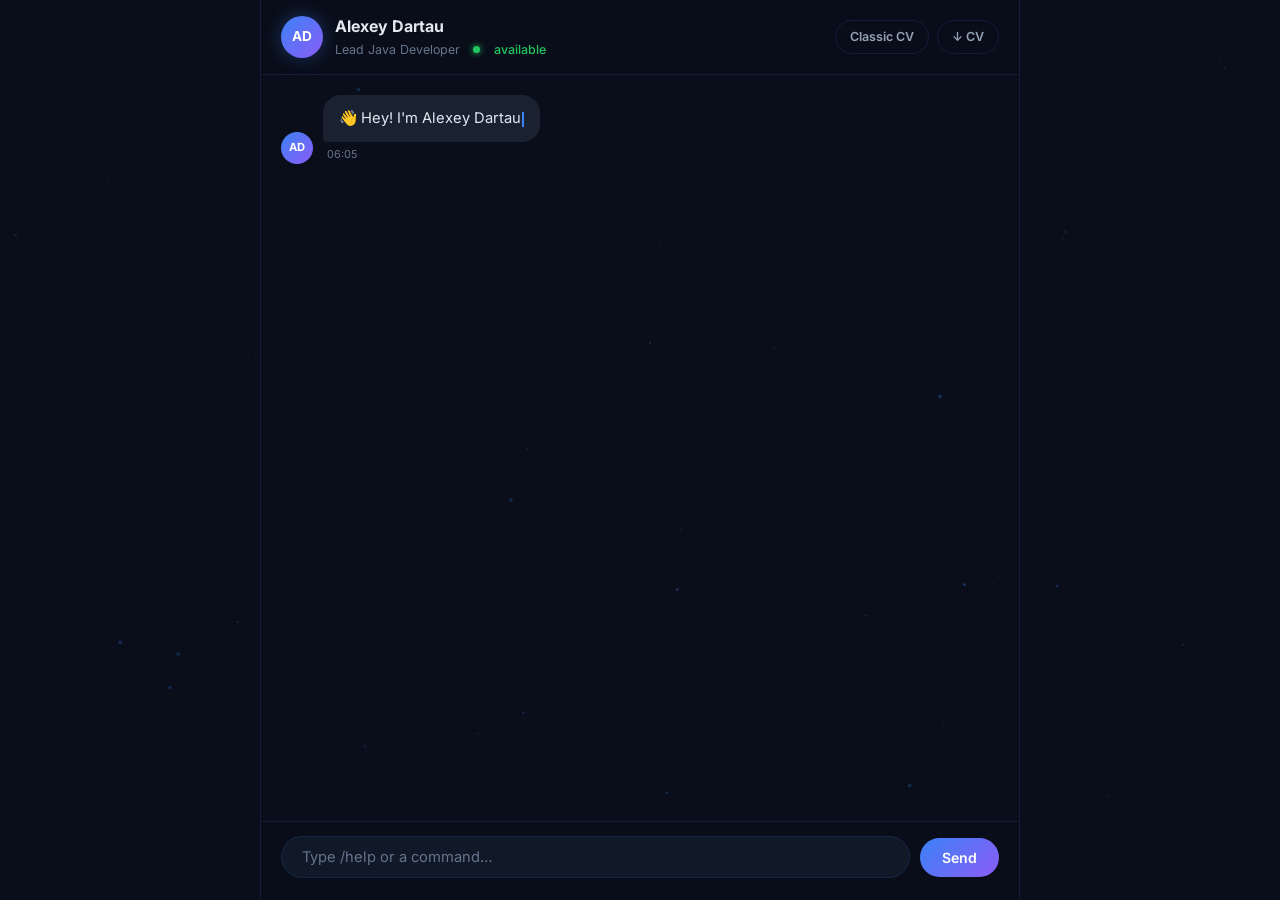
==== commit 2a17697c: "chat type update" ====
--- a/index.html
+++ b/index.html
@@ -2,7 +2,7 @@
 <html lang="en">
 <head>
 <meta charset="UTF-8"/>
-<meta name="viewport" content="width=device-width,initial-scale=1.0"/>
+<meta name="viewport" content="width=device-width,initial-scale=1.0,interactive-widget=resizes-content"/>
 <title>Alexey Dartau • Interactive CV</title>
 <link href="https://fonts.googleapis.com/css2?family=Inter:wght@300;400;500;600;700;900&family=JetBrains+Mono:wght@400;700&display=swap" rel="stylesheet">
 <style>
@@ -22,7 +22,7 @@
 #cc{z-index:9999}
 
 /* LAYOUT */
-.wrap{position:fixed;inset:0;z-index:1;display:flex;justify-content:center}
+.wrap{position:fixed;top:0;left:0;right:0;height:100vh;height:100dvh;z-index:1;display:flex;justify-content:center}
 .panel{width:100%;max-width:760px;height:100%;display:flex;flex-direction:column;border-left:1px solid var(--border);border-right:1px solid var(--border)}
 
 /* HEADER */
@@ -38,7 +38,7 @@
 .head-btn:hover{border-color:var(--ac);color:var(--bright);background:rgba(59,130,246,.1)}
 
 /* MESSAGES */
-.messages{flex:1;overflow-y:auto;padding:20px;display:flex;flex-direction:column;gap:16px}
+.messages{flex:1;overflow-y:auto;padding:20px 20px 28px;display:flex;flex-direction:column;gap:16px}
 .messages::-webkit-scrollbar{width:5px}
 .messages::-webkit-scrollbar-track{background:transparent}
 .messages::-webkit-scrollbar-thumb{background:rgba(255,255,255,.1);border-radius:3px}
@@ -114,7 +114,7 @@
 .fade-in{opacity:0;animation:fadeIn .3s ease forwards}
 
 /* FOOTER */
-.foot{flex-shrink:0;border-top:1px solid var(--border);background:rgba(10,14,26,.95);backdrop-filter:blur(20px);padding:12px 16px}
+.foot{flex-shrink:0;border-top:1px solid var(--border);background:rgba(10,14,26,.95);backdrop-filter:blur(20px);padding:14px 20px 22px}
 .input-row{display:flex;gap:10px;align-items:center}
 #inp{flex:1;background:var(--surf);border:1px solid var(--border);border-radius:24px;padding:11px 20px;color:var(--bright);font-family:'Inter',sans-serif;font-size:.92rem;outline:none;transition:border-color .2s}
 #inp:focus{border-color:var(--ac)}
@@ -142,14 +142,19 @@
   .messages{padding:14px;gap:12px}
   .msg-bubble{font-size:.88rem;padding:10px 14px}
   .ichips{padding-left:0}
-  .foot{padding:10px 12px}
+  .foot{padding:10px 12px 14px}
   #inp{padding:10px 16px;font-size:.88rem}
   #snd{padding:10px 16px;font-size:.84rem}
   .msg-stats{gap:6px}
   .mstat-num{font-size:1.15rem}
 }
 @supports(padding:env(safe-area-inset-bottom)){
-  .foot{padding-bottom:calc(12px + env(safe-area-inset-bottom))}
+  .foot{padding-bottom:calc(22px + env(safe-area-inset-bottom))}
+}
+@media(max-width:600px){
+  @supports(padding:env(safe-area-inset-bottom)){
+    .foot{padding-bottom:calc(14px + env(safe-area-inset-bottom))}
+  }
 }
 </style>
 </head>
@@ -761,6 +766,14 @@
   if(inverted) setTimeout(()=>{ inverted=false; document.body.style.filter=''; },4000);
 }
 
+// ── MOBILE KEYBOARD FIX ────────────────────────────────────────────────
+// dvh handles modern browsers; visualViewport listener covers older iOS
+if(window.visualViewport){
+  const wrap = document.querySelector('.wrap');
+  const update = ()=>{ wrap.style.height = window.visualViewport.height+'px'; };
+  window.visualViewport.addEventListener('resize', update);
+}
+
 // ── KONAMI ─────────────────────────────────────────────────────────────
 const konami=['ArrowUp','ArrowUp','ArrowDown','ArrowDown','ArrowLeft','ArrowRight','ArrowLeft','ArrowRight','b','a'];
 let kIdx=0;
